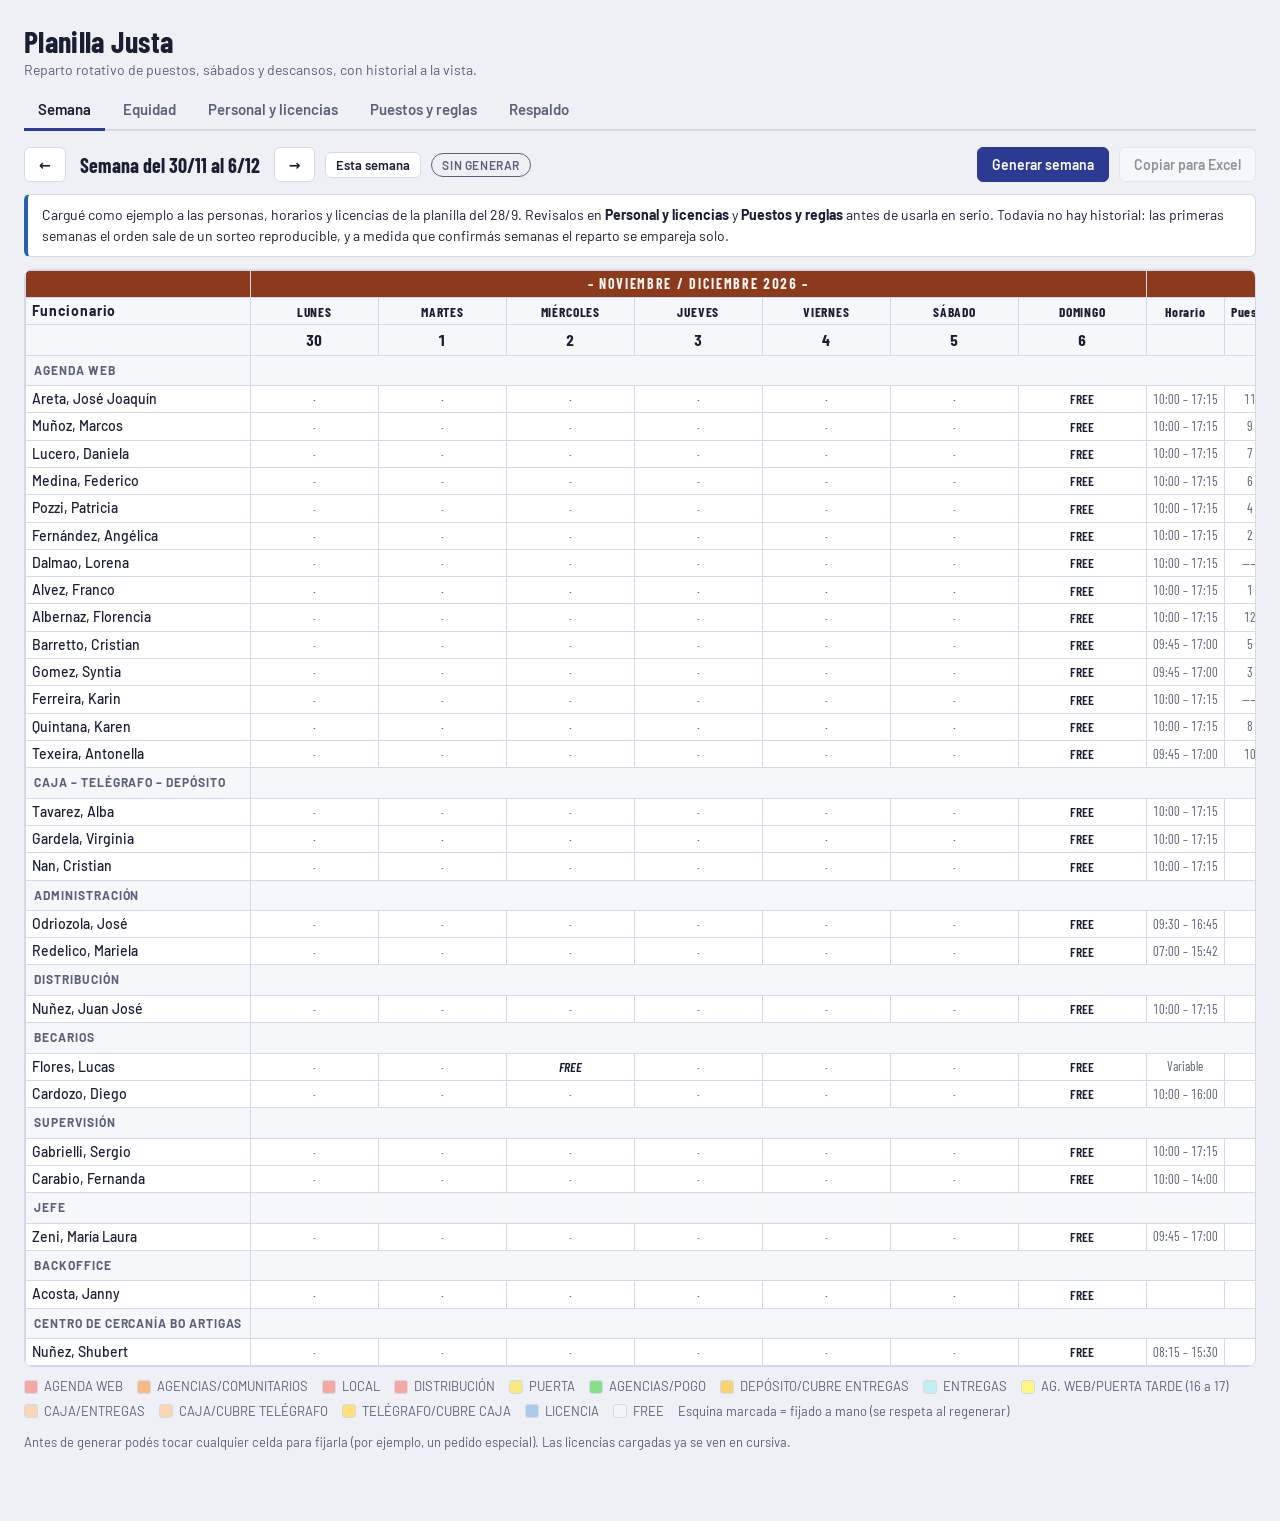
==== turnos/index.html @ 45deaf5b "Planilla Justa: app de reparto equitativo de turnos semanales Nueva app autocontenida en turnos/ par" ====
<!doctype html>
<html lang="es"><head><meta charset="utf-8"><meta name="viewport" content="width=device-width, initial-scale=1, viewport-fit=cover">
</head><body>
<title>Planilla Justa</title>
<link rel="preconnect" href="https://fonts.googleapis.com">
<link rel="preconnect" href="https://fonts.gstatic.com" crossorigin>
<link rel="stylesheet" href="https://fonts.googleapis.com/css2?family=Barlow:wght@400;500;600;700&family=Barlow+Condensed:wght@500;600;700&display=swap">
<style>
/* Layout: barra superior con pestañas; la vista "Semana" replica la planilla (filas por sector, columnas por día) dentro de un contenedor con scroll horizontal propio. */
:root{
  --bg:#eef0f6; --surface:#ffffff; --surface-2:#f6f7fb; --fg:#1a1e33; --muted:#5b6179; --line:#d5d9e7;
  --accent:#2c3a91; --accent-fg:#ffffff; --band:#8b3a1d; --band-fg:#fff4ee;
  --ok:#1d7a4c; --warn:#9a5a00; --info:#2560a8; --danger:#b3261e;
  --mix:74%;
  --font-ui:'Barlow', system-ui, -apple-system, 'Segoe UI', Roboto, sans-serif;
  --font-cond:'Barlow Condensed', 'Arial Narrow', 'Roboto Condensed', sans-serif;
}
@media (prefers-color-scheme: dark){ :root:not([data-theme="light"]){
  --bg:#11131c; --surface:#191c28; --surface-2:#1f2331; --fg:#e6e8f2; --muted:#9ca2bb; --line:#2d3246;
  --accent:#95a3ff; --accent-fg:#11131c; --band:#d98b63; --band-fg:#1a0f0a;
  --ok:#5fcf98; --warn:#f0b35a; --info:#7fb2f0; --danger:#ff8a80; --mix:40%; color-scheme:dark;
}}
:root[data-theme="dark"]{
  --bg:#11131c; --surface:#191c28; --surface-2:#1f2331; --fg:#e6e8f2; --muted:#9ca2bb; --line:#2d3246;
  --accent:#95a3ff; --accent-fg:#11131c; --band:#d98b63; --band-fg:#1a0f0a;
  --ok:#5fcf98; --warn:#f0b35a; --info:#7fb2f0; --danger:#ff8a80; --mix:40%; color-scheme:dark;
}
*{box-sizing:border-box}
[hidden]{display:none!important}
body{background:var(--bg);color:var(--fg);font-family:var(--font-ui);font-size:15px;line-height:1.45}
.wrap{max-width:1500px;margin:0 auto;padding-inline:16px;padding-block:0 48px}
header.top{display:flex;flex-wrap:wrap;align-items:flex-end;justify-content:space-between;gap:12px 24px;padding-block:18px 10px}
.brand h1{font-family:var(--font-cond);font-weight:700;font-size:30px;letter-spacing:.01em;margin:0;line-height:1}
.brand p{margin:4px 0 0;color:var(--muted);font-size:14px}
nav.tabs{display:flex;flex-wrap:wrap;gap:4px;border-bottom:2px solid var(--line);margin-bottom:16px}
nav.tabs button{font:600 15px var(--font-ui);background:none;border:0;color:var(--muted);padding:10px 14px;border-bottom:3px solid transparent;margin-bottom:-2px;cursor:pointer}
nav.tabs button[aria-selected="true"]{color:var(--fg);border-bottom-color:var(--accent)}
nav.tabs button:focus-visible,.btn:focus-visible,select:focus-visible,input:focus-visible,td.c:focus-visible{outline:2px solid var(--accent);outline-offset:2px}
.btn{font:600 14px var(--font-ui);border:1px solid var(--line);background:var(--surface);color:var(--fg);padding:8px 14px;border-radius:6px;cursor:pointer;white-space:nowrap}
.btn:hover{border-color:var(--accent)}
.btn.primary{background:var(--accent);color:var(--accent-fg);border-color:var(--accent)}
.btn.danger{color:var(--danger)}
.btn.small{padding:4px 10px;font-size:13px}
.btn[disabled]{opacity:.45;cursor:not-allowed}
.toolbar{display:flex;flex-wrap:wrap;align-items:center;gap:8px 10px;margin-bottom:12px}
.toolbar .week{font:700 20px var(--font-cond);min-width:0;padding-inline:4px}
.spacer{flex:1}
.pill{display:inline-flex;align-items:center;gap:6px;font:600 12px var(--font-ui);letter-spacing:.05em;text-transform:uppercase;padding:4px 10px;border-radius:999px;border:1px solid currentColor}
.pill.ok{color:var(--ok)} .pill.warn{color:var(--warn)} .pill.info{color:var(--info)} .pill.muted{color:var(--muted)}
.notice{border:1px solid var(--line);border-left:4px solid var(--warn);background:var(--surface);padding:10px 14px;border-radius:6px;margin-bottom:12px;font-size:14px}
.notice.info{border-left-color:var(--info)}
.gridwrap{overflow-x:auto;background:var(--surface);border:1px solid var(--line);border-radius:8px}
table.plan{border-collapse:collapse;width:max-content;min-width:100%;font-family:var(--font-cond);font-size:13.5px;font-variant-numeric:tabular-nums}
table.plan th,table.plan td{border:1px solid var(--line);padding:3px 6px;text-align:center;white-space:nowrap}
table.plan thead .month th{background:var(--band);color:var(--band-fg);font-weight:700;letter-spacing:.12em;font-size:14px}
table.plan thead .days th{background:var(--surface-2);font-weight:700;letter-spacing:.06em}
table.plan thead .dates th{background:var(--surface-2);font-size:16px;font-weight:700}
table.plan .name{position:sticky;left:0;z-index:1;background:var(--surface);text-align:left;font-family:var(--font-ui);font-size:14px;min-width:170px;font-weight:500}
table.plan thead .name{background:var(--surface-2)}
table.plan tr.grp th{text-align:left;font-family:var(--font-ui);font-size:12px;font-weight:700;letter-spacing:.08em;text-transform:uppercase;background:var(--surface-2);color:var(--muted);padding:6px 8px}
table.plan tr.grp th.name{background:var(--surface-2)}
td.c{min-width:128px;text-transform:uppercase;font-weight:600;cursor:pointer;position:relative;background:color-mix(in srgb,var(--c,transparent) var(--mix),var(--surface))}
td.c:hover{box-shadow:inset 0 0 0 2px var(--accent)}
td.c.empty{color:var(--muted);font-weight:500}
td.c.preview{font-style:italic}
td.c.pin::after{content:"";position:absolute;top:0;right:0;border-style:solid;border-width:0 8px 8px 0;border-color:transparent var(--accent) transparent transparent}
td.c.free{color:var(--fg)}
td.meta{color:var(--muted);font-size:13px}
td.desc{cursor:pointer}
.legend{display:flex;flex-wrap:wrap;gap:6px 14px;margin-top:10px;font-size:13px;color:var(--muted)}
.legend span{display:inline-flex;align-items:center;gap:6px}
.legend i{width:14px;height:14px;border-radius:3px;border:1px solid var(--line);background:color-mix(in srgb,var(--c) var(--mix),var(--surface))}
details.why{margin-top:16px;background:var(--surface);border:1px solid var(--line);border-radius:8px;padding:10px 14px}
details.why summary{cursor:pointer;font-weight:600}
details.why ol{margin:8px 0 0;padding-left:20px;font-size:14px;max-width:110ch}
details.why li{margin:3px 0}
section[hidden]{display:none}
h2{font-family:var(--font-cond);font-size:24px;margin:8px 0 6px;text-wrap:balance}
h3{font-family:var(--font-cond);font-size:19px;margin:18px 0 6px}
p.lead{color:var(--muted);max-width:75ch;margin:0 0 14px}
.tablewrap{overflow-x:auto;background:var(--surface);border:1px solid var(--line);border-radius:8px}
table.data{border-collapse:collapse;width:100%;font-size:14px;font-variant-numeric:tabular-nums}
table.data th,table.data td{padding:6px 8px;border-bottom:1px solid var(--line);text-align:left;vertical-align:middle}
table.data th{font-size:12px;letter-spacing:.06em;text-transform:uppercase;color:var(--muted);background:var(--surface-2);white-space:nowrap}
table.data td.num,table.data th.num{text-align:right}
table.data td{white-space:nowrap}
table.data tr.avg td{font-weight:700;background:var(--surface-2)}
table.data input[type=text],table.data input[type=number],table.data select{font:14px var(--font-ui);padding:4px 6px;border:1px solid var(--line);border-radius:4px;background:var(--surface);color:var(--fg);max-width:100%}
table.data input[type=number]{width:64px}
.bar{display:inline-block;width:90px;height:8px;border-radius:4px;background:var(--surface-2);border:1px solid var(--line);vertical-align:middle;margin-right:8px;overflow:hidden}
.bar b{display:block;height:100%;background:var(--accent)}
.chip{font:600 12px var(--font-ui);padding:2px 8px;border-radius:999px;border:1px solid currentColor;white-space:nowrap}
.chip.ok{color:var(--ok)} .chip.warn{color:var(--warn)} .chip.info{color:var(--info)}
.cards{display:grid;grid-template-columns:repeat(auto-fill,minmax(min(100%,460px),1fr));gap:14px}
.card{background:var(--surface);border:1px solid var(--line);border-radius:8px;padding:14px;min-width:0}
.card .row{display:flex;flex-wrap:wrap;gap:8px 14px;align-items:center;margin-bottom:10px}
.card label{font-size:13px;color:var(--muted);display:flex;flex-direction:column;gap:3px}
.card label.inline{flex-direction:row;align-items:center;gap:6px;color:var(--fg);font-size:14px}
.card input[type=text],.card input[type=number],.card select,.form input,.form select,textarea{font:14px var(--font-ui);padding:6px 8px;border:1px solid var(--line);border-radius:4px;background:var(--surface);color:var(--fg)}
.card input[type=number]{width:56px}
.cupos{display:flex;flex-wrap:wrap;gap:6px}
.cupos label{align-items:center}
.eleg{display:grid;grid-template-columns:repeat(auto-fill,minmax(min(100%,210px),1fr));gap:4px 12px;font-size:13.5px}
.eleg div{display:flex;justify-content:space-between;align-items:center;gap:6px;min-width:0}
.eleg div span{overflow:hidden;text-overflow:ellipsis;white-space:nowrap}
.eleg select{font-size:13px;padding:2px 4px}
.eleg h4{grid-column:1/-1;margin:8px 0 2px;font-size:12px;letter-spacing:.08em;text-transform:uppercase;color:var(--muted);display:flex;gap:8px;align-items:center;flex-wrap:wrap}
.form{display:flex;flex-wrap:wrap;gap:8px;align-items:flex-end;margin:10px 0}
.form label{display:flex;flex-direction:column;gap:3px;font-size:13px;color:var(--muted)}
textarea{width:100%;min-height:120px;font-family:ui-monospace,monospace;font-size:12.5px}
.overlay{position:fixed;inset:0;background:rgb(10 12 20 / .45);display:flex;align-items:center;justify-content:center;padding:16px;z-index:10}
.modal{background:var(--surface);color:var(--fg);border:1px solid var(--line);border-radius:10px;padding:18px;width:min(440px,100%);max-height:90vh;overflow:auto}
.modal h3{margin-top:0}
.modal .opts{display:flex;flex-direction:column;gap:4px;margin:10px 0}
.modal .opts label{display:flex;gap:8px;align-items:center;padding:6px 8px;border-radius:6px;cursor:pointer}
.modal .opts label:hover{background:var(--surface-2)}
.modal .opts i{width:14px;height:14px;border-radius:3px;border:1px solid var(--line);background:color-mix(in srgb,var(--c,transparent) var(--mix),var(--surface));flex:none}
.modal .actions{display:flex;gap:8px;justify-content:flex-end;flex-wrap:wrap}
.modal input[type=text]{width:100%;font:14px var(--font-ui);padding:6px 8px;border:1px solid var(--line);border-radius:4px;background:var(--surface);color:var(--fg)}
#toast{position:fixed;left:50%;bottom:calc(20px + env(safe-area-inset-bottom,0px));transform:translateX(-50%);background:var(--fg);color:var(--bg);padding:10px 16px;border-radius:8px;font-weight:600;z-index:20;max-width:calc(100% - 32px)}
.muted{color:var(--muted)}
.small{font-size:13px}
@media (max-width:600px){ table.plan .name{min-width:118px;max-width:118px;white-space:normal;font-size:13px} td.c{min-width:112px} }
@media (prefers-reduced-motion: no-preference){ td.c{transition:box-shadow .12s} }
</style>

<div class="wrap">
  <header class="top">
    <div class="brand">
      <h1>Planilla Justa</h1>
      <p>Reparto rotativo de puestos, sábados y descansos, con historial a la vista.</p>
    </div>
  </header>
  <nav class="tabs" role="tablist" id="tabs">
    <button role="tab" data-v="semana" aria-selected="true">Semana</button>
    <button role="tab" data-v="equidad" aria-selected="false">Equidad</button>
    <button role="tab" data-v="personal" aria-selected="false">Personal y licencias</button>
    <button role="tab" data-v="tareas" aria-selected="false">Puestos y reglas</button>
    <button role="tab" data-v="datos" aria-selected="false">Respaldo</button>
  </nav>
  <div id="storageWarn" class="notice" hidden>Este navegador no permite guardar datos. Lo que cambies se pierde al cerrar: usá <b>Respaldo</b> para copiar tus datos.</div>
  <section id="v-semana"></section>
  <section id="v-equidad" hidden></section>
  <section id="v-personal" hidden></section>
  <section id="v-tareas" hidden></section>
  <section id="v-datos" hidden></section>
</div>
<div id="overlay" class="overlay" hidden></div>
<div id="toast" hidden></div>

<script>
'use strict';
const KEY = 'planilla-justa-v1';
const DIAS = ['lun','mar','mie','jue','vie','sab','dom'];
const LAB = ['lun','mar','mie','jue','vie','sab'];
const SEM = ['lun','mar','mie','jue','vie'];
const DIA_LARGO = {lun:'LUNES',mar:'MARTES',mie:'MIÉRCOLES',jue:'JUEVES',vie:'VIERNES',sab:'SÁBADO',dom:'DOMINGO'};
const DIA_CORTO = {lun:'Lun',mar:'Mar',mie:'Mié',jue:'Jue',vie:'Vie',sab:'Sáb',dom:'Dom'};
const MESES = ['ENERO','FEBRERO','MARZO','ABRIL','MAYO','JUNIO','JULIO','AGOSTO','SETIEMBRE','OCTUBRE','NOVIEMBRE','DICIEMBRE'];
const COLOR_LIC = '#8fb8e3', COLOR_TXT = '#c9cdd8';
const PREF = {prefiere:0, si:1, evita:2};

/* ---------- utilidades ---------- */
const iso = d => d.getFullYear()+'-'+String(d.getMonth()+1).padStart(2,'0')+'-'+String(d.getDate()).padStart(2,'0');
const parse = s => { const [y,m,d] = s.split('-').map(Number); return new Date(y,m-1,d); };
const addDays = (s,n) => { const d = parse(s); d.setDate(d.getDate()+n); return iso(d); };
const lunesDe = s => { const d = parse(s); d.setDate(d.getDate()-((d.getDay()+6)%7)); return iso(d); };
const fechaDe = (week,dia) => addDays(week, DIAS.indexOf(dia));
const weekIndex = week => { const d = parse(week); return Math.round(Date.UTC(d.getFullYear(),d.getMonth(),d.getDate())/(7*864e5)); };
const ddmm = s => { const d = parse(s); return d.getDate()+'/'+(d.getMonth()+1); };
function hash(str){ let h = 2166136261; for (let i=0;i<str.length;i++){ h ^= str.charCodeAt(i); h = Math.imul(h,16777619); } return h>>>0; }
const uid = p => p + Math.random().toString(36).slice(2,9);
const esc = s => String(s ?? '').replace(/[&<>"']/g, c => ({'&':'&amp;','<':'&lt;','>':'&gt;','"':'&quot;',"'":'&#39;'}[c]));
const pct = (a,b) => b ? Math.round(a*1000/b)/10 : 0;

/* ---------- datos de ejemplo (tomados de las planillas de setiembre 2026) ---------- */
function ejemplo(){
  const grupos = [
    {id:'g_ventas', nombre:'Agenda web', base:'AGENDA WEB', color:'#f08a84', cupoSab:3},
    {id:'g_caja', nombre:'Caja – Telégrafo – Depósito', base:'AGENCIAS/COMUNITARIOS', color:'#f7a35c', cupoSab:0},
    {id:'g_admin', nombre:'Administración', base:'LOCAL', color:'#f08a84', cupoSab:0},
    {id:'g_dist', nombre:'Distribución', base:'DISTRIBUCIÓN', color:'#f08a84', cupoSab:0},
    {id:'g_bec', nombre:'Becarios', base:'PUERTA', color:'#f5e050', cupoSab:0},
    {id:'g_sup', nombre:'Supervisión', base:'LOCAL', color:'#f08a84', cupoSab:1},
    {id:'g_jefe', nombre:'Jefe', base:'LOCAL', color:'#f08a84', cupoSab:0},
    {id:'g_bo', nombre:'Backoffice', base:'AGENCIAS/POGO', color:'#5fd35f', cupoSab:0},
    {id:'g_cc', nombre:'Centro de cercanía BO Artigas', base:'LOCAL', color:'#f08a84', cupoSab:0},
  ];
  let n = 0;
  const E = (nombre, grupo, o={}) => ({id:'e_'+(++n), nombre, grupo, base:'', horario:'10:00 – 17:15', puesto:'', sabado:'nunca', libreFijo:'', descanso:false, activo:true, ...o});
  const V = (nombre, puesto, o={}) => E(nombre, 'g_ventas', {puesto, sabado:'rota', descanso:true, ...o});
  const empleados = [
    V('Areta, José Joaquín','11'), V('Muñoz, Marcos','9'), V('Lucero, Daniela','7',{base:'LOCAL'}),
    V('Medina, Federico','6'), V('Pozzi, Patricia','4'), V('Fernández, Angélica','2'),
    V('Dalmao, Lorena',''), V('Alvez, Franco','1'), V('Albernaz, Florencia','12'),
    V('Barretto, Cristian','5',{horario:'09:45 – 17:00'}), V('Gomez, Syntia','3',{horario:'09:45 – 17:00'}),
    V('Ferreira, Karin',''), V('Quintana, Karen','8'), V('Texeira, Antonella','10',{horario:'09:45 – 17:00'}),
    E('Tavarez, Alba','g_caja',{descanso:true}), E('Gardela, Virginia','g_caja',{descanso:true}), E('Nan, Cristian','g_caja',{descanso:true}),
    E('Odriozola, José','g_admin',{horario:'09:30 – 16:45'}), E('Redelico, Mariela','g_admin',{horario:'07:00 – 15:42'}),
    E('Nuñez, Juan José','g_dist'),
    E('Flores, Lucas','g_bec',{horario:'Variable',sabado:'fijo',libreFijo:'mie'}), E('Cardozo, Diego','g_bec',{horario:'10:00 – 16:00'}),
    E('Gabrielli, Sergio','g_sup',{sabado:'rota'}), E('Carabio, Fernanda','g_sup',{horario:'10:00 – 14:00',sabado:'rota'}),
    E('Zeni, María Laura','g_jefe',{horario:'09:45 – 17:00'}),
    E('Acosta, Janny','g_bo',{horario:''}),
    E('Nuñez, Shubert','g_cc',{horario:'08:15 – 15:30'}),
  ];
  const del = g => Object.fromEntries(empleados.filter(e=>e.grupo===g).map(e=>[e.id,'si']));
  const L5 = {lun:1,mar:1,mie:1,jue:1,vie:1,sab:0};
  const tareas = [
    {id:'t_dep', nombre:'DEPÓSITO/CUBRE ENTREGAS', color:'#f6c343', modo:'semanal', sinComision:true, cupos:{...L5}, elegibles:del('g_ventas')},
    {id:'t_ent', nombre:'ENTREGAS', color:'#a9e8ef', modo:'diario', sinComision:true, cupos:{...L5}, elegibles:del('g_ventas')},
    {id:'t_pt', nombre:'AG. WEB/PUERTA TARDE (16 a 17)', color:'#fff15a', modo:'diario', sinComision:true, cupos:{...L5}, elegibles:del('g_ventas')},
    {id:'t_cs', nombre:'CAJA/ENTREGAS', color:'#f9c89b', modo:'diario', sinComision:true, cupos:{lun:0,mar:0,mie:0,jue:0,vie:0,sab:1}, elegibles:del('g_ventas')},
    {id:'t_caja', nombre:'CAJA/CUBRE TELÉGRAFO', color:'#f9c89b', modo:'semanal', sinComision:false, cupos:{...L5}, elegibles:del('g_caja')},
    {id:'t_tel', nombre:'TELÉGRAFO/CUBRE CAJA', color:'#ffd24d', modo:'semanal', sinComision:false, cupos:{...L5}, elegibles:del('g_caja')},
  ];
  const id = nom => empleados.find(e=>e.nombre===nom).id;
  const licencias = [
    {id:'l_1', emp:id('Dalmao, Lorena'), desde:'2026-09-28', hasta:'2026-10-02', motivo:'LICENCIA'},
    {id:'l_2', emp:id('Ferreira, Karin'), desde:'2026-09-28', hasta:'2026-10-02', motivo:'LICENCIA'},
    {id:'l_3', emp:id('Gardela, Virginia'), desde:'2026-09-28', hasta:'2026-10-02', motivo:'LICENCIA'},
    {id:'l_4', emp:id('Acosta, Janny'), desde:'2026-09-28', hasta:'2026-09-28', motivo:'LICENCIA'},
    {id:'l_5', emp:id('Acosta, Janny'), desde:'2026-10-01', hasta:'2026-10-02', motivo:'LICENCIA'},
  ];
  return {
    version:1, ejemplo:true,
    config:{compensatorios:['mar','mie','jue'], ventana:12, descansos:['11:45 – 12:30','12:30 – 13:15','13:15 – 14:00']},
    grupos, empleados, tareas, licencias, semanas:{}
  };
}

/* ---------- estado ---------- */
let storageOk = true;
function cargar(){
  try { const raw = localStorage.getItem(KEY); if (raw){ const s = JSON.parse(raw); if (s && Array.isArray(s.empleados)) return s; } }
  catch(e){ storageOk = false; }
  return ejemplo();
}
function guardar(){
  try { localStorage.setItem(KEY, JSON.stringify(state)); storageOk = true; }
  catch(e){ storageOk = false; }
  document.getElementById('storageWarn').hidden = storageOk;
}
let state = cargar();
let vista = 'semana';
let week = lunesDe(iso(new Date()));
try { const v = localStorage.getItem(KEY+':vista'); if (v) vista = v; } catch(e){}

const grupo = id => state.grupos.find(g=>g.id===id);
const tarea = id => state.tareas.find(t=>t.id===id);
const emp = id => state.empleados.find(e=>e.id===id);
const baseDe = e => (e.base||'').trim() || grupo(e.grupo)?.base || 'LOCAL';
const activos = () => state.empleados.filter(e=>e.activo);
const trabaja = c => !!c && (c.t==='base' || c.t==='tarea' || c.t==='texto');
const elegible = (e,t) => !!t.elegibles?.[e.id] && t.elegibles[e.id] !== 'no';
function licenciaEn(eid, fecha){ return state.licencias.find(l=>l.emp===eid && l.desde<=fecha && fecha<=l.hasta); }
function semana(w){ return state.semanas[w] ||= {celdas:{}, descansos:{}, confirmada:false, generada:false, motivos:[]}; }

/* ---------- historial ---------- */
function nuevoStat(){ return {pres:0, semanas:0, sab:0, ultSab:'', sinCom:0, tareas:{}, ultima:{}}; }
function acumular(st, w, sem){
  for (const [eid, cs] of Object.entries(sem.celdas||{})){
    const s = st[eid]; if (!s) continue;
    let presente = false;
    for (const d of LAB){
      const c = cs[d]; if (!trabaja(c)) continue;
      presente = true; s.pres++;
      const f = fechaDe(w,d);
      if (d==='sab'){ s.sab++; if (f > s.ultSab) s.ultSab = f; }
      if (c.t==='tarea'){
        const t = tarea(c.id); if (!t) continue;
        s.tareas[t.id] = (s.tareas[t.id]||0)+1;
        if (!s.ultima[t.id] || f > s.ultima[t.id]) s.ultima[t.id] = f;
        if (t.sinComision) s.sinCom++;
      }
    }
    if (presente) s.semanas++;
  }
}
/* Estadística de las semanas confirmadas dentro de la ventana, anteriores a w. Con incluir=true suma también la semana w. */
function estadisticas(w, incluir){
  const desde = addDays(w, -7*(+state.config.ventana||12));
  const st = {}; for (const e of state.empleados) st[e.id] = nuevoStat();
  for (const [k, sem] of Object.entries(state.semanas)){
    if (k < desde || k > w) continue;
    if (k === w){ if (!incluir || !sem.generada) continue; }
    else if (!sem.confirmada) continue;
    acumular(st, k, sem);
  }
  return st;
}

/* ---------- generador ---------- */
function cmpClave(a,b){
  for (let i=0;i<a.length;i++){
    if (typeof a[i] === 'string'){ if (a[i] !== b[i]) return a[i] < b[i] ? -1 : 1; }
    else if (Math.abs(a[i]-b[i]) > 1e-9) return a[i]-b[i];
  }
  return 0;
}
function generar(w){
  const sem = semana(w);
  const act = activos();
  const cel = {}, motivos = [];
  const get = (e,d) => cel[e.id][d];
  const set = (e,d,c) => { cel[e.id][d] = c; };

  // 1. Lo fijado a mano se respeta
  for (const e of act){ cel[e.id] = {}; for (const d of LAB){ const c = sem.celdas?.[e.id]?.[d]; if (c?.fijo) cel[e.id][d] = c; } }
  // 2. Licencias
  for (const e of act) for (const d of LAB){ if (!get(e,d)){ const l = licenciaEn(e.id, fechaDe(w,d)); if (l) set(e,d,{t:'ausencia', txt:l.motivo||'LICENCIA'}); } }
  // 3. Libre fijo semanal
  for (const e of act) if (e.libreFijo && !get(e,e.libreFijo)) set(e,e.libreFijo,{t:'libre'});

  const hist = estadisticas(w, false);

  // 4. Sábados: primero quien hace más tiempo que no trabaja uno
  for (const e of act) if (e.sabado==='fijo' && !get(e,'sab')) set(e,'sab',{t:'base'});
  for (const g of state.grupos){
    const cupo = +g.cupoSab||0; if (cupo<=0) continue;
    const miembros = act.filter(e=>e.grupo===g.id);
    let faltan = cupo - miembros.filter(e=>trabaja(get(e,'sab'))).length;
    const cands = miembros.filter(e=>e.sabado==='rota' && !get(e,'sab'))
      .map(e=>{ const s = hist[e.id]; return {e, k:[s.ultSab||'', s.semanas ? s.sab/s.semanas : 0, hash(w+e.id+'sab')]}; })
      .sort((a,b)=>cmpClave(a.k,b.k));
    if (faltan > cands.length) motivos.push(`Aviso: ${g.nombre} necesita ${cupo} persona(s) el sábado y solo hay ${cands.length} disponible(s).`);
    for (const x of cands.slice(0, Math.max(0,faltan))){
      set(x.e,'sab',{t:'base'});
      const u = hist[x.e.id].ultSab;
      motivos.push(`Sábado → ${x.e.nombre}: ${u ? 'último sábado trabajado el '+ddmm(u) : 'sin sábados registrados'} (${cands.length} en la rotación de ${g.nombre}).`);
    }
  }
  for (const e of act) if (!get(e,'sab')) set(e,'sab',{t:'libre'});

  // 5. Día libre compensatorio para quien trabaja el sábado
  for (const e of act){
    if (e.sabado==='fijo' || !trabaja(get(e,'sab'))) continue;
    if (SEM.some(d=>get(e,d)?.t==='libre')) continue;
    let ops = (state.config.compensatorios||[]).filter(d=>SEM.includes(d) && !get(e,d));
    if (!ops.length) ops = SEM.filter(d=>!get(e,d));
    if (!ops.length){ motivos.push(`Aviso: ${e.nombre} trabaja el sábado y no le queda día hábil libre para compensar.`); continue; }
    const libres = d => act.filter(x=>x.grupo===e.grupo && get(x,d)?.t==='libre').length;
    ops.sort((a,b)=>libres(a)-libres(b) || hash(w+e.id+a)-hash(w+e.id+b));
    set(e,ops[0],{t:'libre'});
    motivos.push(`Libre compensatorio → ${e.nombre}: ${DIA_LARGO[ops[0]].toLowerCase()} (el día con menos compañeros libres).`);
  }

  // Contadores de trabajo: historial + esta semana
  const cur = {};
  for (const e of act){
    const h = hist[e.id];
    let presSem = 0;
    for (const d of LAB){ const c = get(e,d); if (d==='sab' ? trabaja(c) : (!c || trabaja(c))) presSem++; }
    cur[e.id] = {pres:h.pres+presSem, sinCom:h.sinCom, tareas:{...h.tareas}, ultima:{...h.ultima}};
    for (const d of LAB){ const c = get(e,d); if (c?.t==='tarea'){ const t = tarea(c.id); if (!t) continue; cur[e.id].tareas[t.id]=(cur[e.id].tareas[t.id]||0)+1; if (t.sinComision) cur[e.id].sinCom++; } }
  }
  const disponible = (e,d) => d==='sab' ? (get(e,'sab')?.t==='base' && !get(e,'sab').fijo) : !get(e,d);
  const asignados = (t,d) => act.filter(e=>{ const c = get(e,d); return c?.t==='tarea' && c.id===t.id; }).length;
  const clave = (e,t,pen) => { const s = cur[e.id], den = Math.max(1,s.pres);
    return [pen, t.sinComision ? s.sinCom/den : 0, (s.tareas[t.id]||0)/den, PREF[t.elegibles[e.id]] ?? 1, s.ultima[t.id]||'', hash(w+e.id+t.id)]; };
  const explicar = (lista,t) => {
    const a = lista[0], s = cur[a.e.id], den = Math.max(1,s.pres);
    let txt = t.sinComision ? `llevaba ${s.sinCom} de ${den} días sin comisión (${pct(s.sinCom,den)}%)` : `llevaba ${s.tareas[t.id]||0} de ${den} días en este puesto`;
    txt += `, el menor entre ${lista.length} disponible${lista.length>1?'s':''}`;
    if (lista.length>1){
      const b = lista[1];
      if (cmpClave(a.k.slice(0,3), b.k.slice(0,3))===0){
        txt += a.k[3]!==b.k[3] ? ' (empate: decidió la preferencia declarada)' : a.k[4]!==b.k[4] ? ' (empate: hacía más tiempo que no le tocaba)' : ' (empate: decidió el sorteo de la semana)';
      }
    }
    return txt;
  };
  const asignar = (e,t,d) => { set(e,d,{t:'tarea', id:t.id}); const s = cur[e.id]; s.tareas[t.id]=(s.tareas[t.id]||0)+1; if (t.sinComision) s.sinCom++; s.ultima[t.id] = fechaDe(w,d); };

  // 6. Puestos semanales: una persona toda la semana
  for (const t of state.tareas.filter(t=>t.modo==='semanal')){
    const maxC = Math.max(0, ...LAB.map(d=>+t.cupos[d]||0));
    for (let k=0;k<maxC;k++){
      const dias = LAB.filter(d=>(+t.cupos[d]||0)>k && asignados(t,d)<(+t.cupos[d]||0));
      if (!dias.length) continue;
      const lista = act.filter(e=>elegible(e,t)).map(e=>({e, pen:dias.filter(d=>!disponible(e,d)).length}))
        .filter(x=>x.pen<dias.length).map(x=>({e:x.e, k:clave(x.e,t,x.pen)})).sort((a,b)=>cmpClave(a.k,b.k));
      if (!lista.length){ motivos.push(`Aviso: nadie disponible para ${t.nombre}.`); continue; }
      const txt = explicar(lista,t);
      for (const d of dias) if (disponible(lista[0].e,d)) asignar(lista[0].e,t,d);
      motivos.push(`${t.nombre} (toda la semana) → ${lista[0].e.nombre}: ${txt}.`);
    }
  }
  // 7. Puestos diarios (y huecos de los semanales)
  for (const d of LAB){
    for (const t of state.tareas){
      let falta = (+t.cupos[d]||0) - asignados(t,d);
      while (falta > 0){
        const lista = act.filter(e=>elegible(e,t) && disponible(e,d)).map(e=>({e, k:clave(e,t,0)})).sort((a,b)=>cmpClave(a.k,b.k));
        if (!lista.length){ motivos.push(`Aviso: ${DIA_LARGO[d].toLowerCase()} nadie disponible para ${t.nombre}.`); break; }
        const txt = explicar(lista,t);
        asignar(lista[0].e,t,d);
        motivos.push(`${DIA_CORTO[d]} ${ddmm(fechaDe(w,d))} · ${t.nombre} → ${lista[0].e.nombre}: ${txt}.`);
        falta--;
      }
    }
  }
  // 8. El resto hace su tarea base
  for (const e of act) for (const d of SEM) if (!get(e,d)) set(e,d,{t:'base'});

  // 9. Descansos: cada semana todos corren un turno, parejo por sector
  const slots = (state.config.descansos||[]).map(s=>s.trim()).filter(Boolean);
  const desc = {};
  for (const [eid,v] of Object.entries(sem.descansos||{})) if (v?.fijo) desc[eid] = v;
  if (slots.length){
    const wi = weekIndex(w);
    for (const g of state.grupos){
      const miembros = act.filter(e=>e.grupo===g.id && e.descanso && !desc[e.id] && LAB.some(d=>trabaja(get(e,d))));
      miembros.forEach((e,i)=>{ desc[e.id] = {txt:slots[(i+wi)%slots.length]}; });
    }
  }
  // conservar celdas de personas inactivas que ya estaban
  for (const [eid,cs] of Object.entries(sem.celdas||{})) if (!cel[eid]) cel[eid] = cs;
  sem.celdas = cel; sem.descansos = desc; sem.motivos = motivos; sem.generada = true;
  state.ejemplo = false;
  guardar();
}

/* ---------- presentación de celdas ---------- */
function celdaVista(e,d,sem){
  if (d==='dom') return {txt:'FREE', color:'', cls:'free'};
  let c = sem?.celdas?.[e.id]?.[d];
  let preview = false;
  if (!c){ const l = licenciaEn(e.id, fechaDe(week,d)); if (l){ c = {t:'ausencia', txt:l.motivo}; preview = true; } else if (e.libreFijo===d){ c = {t:'libre'}; preview = true; } }
  if (!c) return {txt:'·', color:'', cls:'empty'};
  let txt = '', color = '';
  if (c.t==='base'){ txt = baseDe(e); color = grupo(e.grupo)?.color||''; }
  else if (c.t==='tarea'){ const t = tarea(c.id); txt = t ? t.nombre : '(puesto borrado)'; color = t?.color||''; }
  else if (c.t==='libre'){ txt = 'FREE'; }
  else if (c.t==='ausencia'){ txt = c.txt||'LICENCIA'; color = COLOR_LIC; }
  else { txt = c.txt||''; color = COLOR_TXT; }
  return {txt, color, cls:(c.t==='libre'?'free ':'')+(c.fijo?'pin ':'')+(preview?'preview':'')};
}

/* ---------- vista Semana ---------- */
function tituloMes(w){
  const a = parse(w), b = parse(addDays(w,6));
  return a.getMonth()===b.getMonth() ? `${MESES[a.getMonth()]} ${a.getFullYear()}` : `${MESES[a.getMonth()]} / ${MESES[b.getMonth()]} ${b.getFullYear()}`;
}
function renderSemana(){
  const sem = state.semanas[week];
  const prev = state.semanas[addDays(week,-7)];
  const conf = !!sem?.confirmada, gen = !!sem?.generada;
  const estado = conf ? '<span class="pill ok">Confirmada · cuenta para el reparto</span>' : gen ? '<span class="pill warn">Borrador · aún no cuenta</span>' : '<span class="pill muted">Sin generar</span>';
  let avisos = '';
  if (state.ejemplo) avisos += `<div class="notice info">Cargué como ejemplo a las personas, horarios y licencias de la planilla del 28/9. Revisalos en <b>Personal y licencias</b> y <b>Puestos y reglas</b> antes de usarla en serio. Todavía no hay historial: las primeras semanas el orden sale de un sorteo reproducible, y a medida que confirmás semanas el reparto se empareja solo.</div>`;
  if (!conf && prev && prev.generada && !prev.confirmada) avisos += `<div class="notice">La semana anterior está en borrador. Confirmala primero, si no, no se tiene en cuenta al repartir esta.</div>`;
  const dias = DIAS.map(d=>fechaDe(week,d));
  let h = `<div class="toolbar">
    <button class="btn" data-a="prev" aria-label="Semana anterior">←</button>
    <span class="week">Semana del ${ddmm(dias[0])} al ${ddmm(dias[6])}</span>
    <button class="btn" data-a="next" aria-label="Semana siguiente">→</button>
    <button class="btn small" data-a="hoy">Esta semana</button>
    ${estado}
    <span class="spacer"></span>
    <button class="btn ${gen?'':'primary'}" data-a="generar" ${conf?'disabled title="Reabrí la semana para volver a generarla"':''}>${gen?'Volver a generar':'Generar semana'}</button>
    ${gen ? (conf ? '<button class="btn" data-a="reabrir">Reabrir</button>' : '<button class="btn primary" data-a="confirmar">Confirmar semana</button>') : ''}
    <button class="btn" data-a="excel" ${gen?'':'disabled'}>Copiar para Excel</button>
  </div>${avisos}`;
  h += `<div class="gridwrap"><table class="plan"><thead>
    <tr class="month"><th class="name"></th><th colspan="7">– ${tituloMes(week)} –</th><th colspan="3"></th></tr>
    <tr class="days"><th class="name">Funcionario</th>${DIAS.map(d=>`<th>${DIA_LARGO[d]}</th>`).join('')}<th>Horario</th><th>Puesto</th><th>Descanso</th></tr>
    <tr class="dates"><th class="name"></th>${dias.map(f=>`<th>${parse(f).getDate()}</th>`).join('')}<th></th><th></th><th></th></tr>
  </thead><tbody>`;
  for (const g of state.grupos){
    const miembros = activos().filter(e=>e.grupo===g.id);
    if (!miembros.length) continue;
    h += `<tr class="grp"><th class="name">${esc(g.nombre)}</th><th colspan="10"></th></tr>`;
    for (const e of miembros){
      h += `<tr><td class="name">${esc(e.nombre)}</td>`;
      for (const d of DIAS){
        const v = celdaVista(e,d,sem);
        if (d==='dom') h += `<td class="c free">FREE</td>`;
        else h += `<td class="c ${v.cls}" tabindex="0" data-e="${e.id}" data-d="${d}" style="${v.color?`--c:${v.color}`:''}" title="Tocar para cambiar">${esc(v.txt)}</td>`;
      }
      const ds = sem?.descansos?.[e.id];
      h += `<td class="meta">${esc(e.horario)}</td><td class="meta">${esc(e.puesto||(e.grupo==='g_ventas'?'——':''))}</td>
        <td class="meta desc c ${ds?.fijo?'pin':''}" tabindex="0" data-e="${e.id}" data-d="desc" title="Tocar para cambiar">${esc(ds?.txt||'')}</td></tr>`;
    }
  }
  h += `</tbody></table></div>`;
  const usados = new Map();
  for (const g of state.grupos) if (g.color) usados.set(g.base, g.color);
  for (const t of state.tareas) usados.set(t.nombre, t.color);
  usados.set('LICENCIA', COLOR_LIC);
  h += `<div class="legend">${[...usados].map(([n,c])=>`<span><i style="--c:${c}"></i>${esc(n)}</span>`).join('')}<span><i style="--c:transparent"></i>FREE</span><span class="muted">Esquina marcada = fijado a mano (se respeta al regenerar)</span></div>`;
  if (sem?.motivos?.length){
    h += `<details class="why"><summary>Por qué quedó así (${sem.motivos.length} decisiones)</summary><ol>${sem.motivos.map(m=>`<li>${esc(m)}</li>`).join('')}</ol></details>`;
  } else if (!gen){
    h += `<p class="muted small" style="margin-top:12px">Antes de generar podés tocar cualquier celda para fijarla (por ejemplo, un pedido especial). Las licencias cargadas ya se ven en cursiva.</p>`;
  }
  document.getElementById('v-semana').innerHTML = h;
}

/* ---------- editor de celda ---------- */
function abrirEditor(eid, d){
  const e = emp(eid); if (!e) return;
  const sem = semana(week);
  const ov = document.getElementById('overlay');
  let opts = [];
  if (d==='desc'){
    const cur = sem.descansos?.[eid];
    opts.push({v:'auto', l:'Automático (rota al generar)', c:''});
    for (const s of state.config.descansos||[]) if (s.trim()) opts.push({v:'d:'+s, l:s, c:''});
    opts.push({v:'texto', l:'Otro horario…', c:''});
    var actual = cur?.fijo ? (state.config.descansos.includes(cur.txt) ? 'd:'+cur.txt : 'texto') : 'auto';
    var txtAct = cur?.fijo && !state.config.descansos.includes(cur.txt) ? cur.txt : '';
  } else {
    const c = sem.celdas?.[eid]?.[d];
    opts.push({v:'auto', l:'Automático (lo decide la app)', c:''});
    opts.push({v:'base', l:`Tarea base: ${baseDe(e)}`, c:grupo(e.grupo)?.color||''});
    opts.push({v:'libre', l:'FREE (libre)', c:''});
    opts.push({v:'lic', l:'LICENCIA', c:COLOR_LIC});
    for (const t of state.tareas) opts.push({v:'t:'+t.id, l:t.nombre, c:t.color});
    opts.push({v:'texto', l:'Otro (texto libre)…', c:COLOR_TXT});
    var actual = !c?.fijo ? 'auto' : c.t==='base' ? 'base' : c.t==='libre' ? 'libre' : c.t==='ausencia' ? 'lic' : c.t==='tarea' ? 't:'+c.id : 'texto';
    var txtAct = c?.fijo && c.t==='texto' ? c.txt : '';
  }
  const titulo = d==='desc' ? 'Descanso' : `${DIA_LARGO[d].toLowerCase()} ${ddmm(fechaDe(week,d))}`;
  ov.innerHTML = `<div class="modal" role="dialog" aria-modal="true" aria-labelledby="edTit">
    <h3 id="edTit">${esc(e.nombre)} · ${titulo}</h3>
    <p class="muted small" style="margin:0">Lo que elijas queda fijado y se respeta al volver a generar.${sem.confirmada?' La semana está confirmada: el cambio cuenta en el historial.':''}</p>
    <div class="opts">${opts.map((o,i)=>`<label><input type="radio" name="edOpt" id="edOpt${i}" value="${esc(o.v)}" ${o.v===actual?'checked':''}><i style="--c:${o.c||'transparent'}"></i>${esc(o.l)}</label>`).join('')}</div>
    <input type="text" id="edTxt" placeholder="Texto, por ejemplo TELETRABAJO o PUERTA 9 a 13H" value="${esc(txtAct)}">
    <div class="actions" style="margin-top:12px"><button class="btn" data-a="edCancel">Cancelar</button><button class="btn primary" data-a="edOk">Guardar</button></div>
  </div>`;
  ov.hidden = false;
  ov.dataset.e = eid; ov.dataset.d = d;
  ov.querySelector('input[name=edOpt]:checked')?.focus();
}
function guardarEditor(){
  const ov = document.getElementById('overlay');
  const eid = ov.dataset.e, d = ov.dataset.d;
  const v = ov.querySelector('input[name=edOpt]:checked')?.value;
  const txt = document.getElementById('edTxt').value.trim().toUpperCase();
  const sem = semana(week);
  if (d==='desc'){
    sem.descansos ||= {};
    if (v==='auto') delete sem.descansos[eid];
    else if (v==='texto'){ if (!txt) return toast('Escribí el horario del descanso.'); sem.descansos[eid] = {txt:document.getElementById('edTxt').value.trim(), fijo:true}; }
    else sem.descansos[eid] = {txt:v.slice(2), fijo:true};
  } else {
    sem.celdas[eid] ||= {};
    let c = null;
    if (v==='base') c = {t:'base'};
    else if (v==='libre') c = {t:'libre'};
    else if (v==='lic') c = {t:'ausencia', txt:'LICENCIA'};
    else if (v?.startsWith('t:')) c = {t:'tarea', id:v.slice(2)};
    else if (v==='texto'){ if (!txt) return toast('Escribí el texto para la celda.'); c = {t:'texto', txt}; }
    if (c){ c.fijo = true; sem.celdas[eid][d] = c; }
    else delete sem.celdas[eid][d];
  }
  cerrarEditor(); guardar(); render();
  toast(v==='auto' ? 'Celda liberada. Se decide al volver a generar.' : 'Celda fijada.');
}
function cerrarEditor(){ const ov = document.getElementById('overlay'); ov.hidden = true; ov.innerHTML = ''; }

/* ---------- vista Equidad ---------- */
function renderEquidad(){
  const sem = state.semanas[week];
  const st = estadisticas(week, true);
  const nConf = Object.entries(state.semanas).filter(([k,s])=>s.confirmada && k<=week && k>=addDays(week,-7*(+state.config.ventana||12))).length;
  let h = `<h2>¿Está parejo?</h2>
  <p class="lead">Cuenta las semanas confirmadas de las últimas ${esc(state.config.ventana)} (${nConf} confirmada${nConf===1?'':'s'})${sem?.generada && !sem.confirmada ? ', más el borrador de la semana del '+ddmm(week) : ''}. El porcentaje sin comisión se mide sobre los días trabajados, así nadie queda en desventaja por volver de licencia. La marca compara a cada persona con el promedio de su sector.</p>`;
  let alguno = false;
  for (const g of state.grupos){
    const miembros = state.empleados.filter(e=>e.activo && e.grupo===g.id);
    const ts = state.tareas.filter(t=>miembros.some(e=>elegible(e,t)));
    const rotaSab = +g.cupoSab>0 && miembros.some(e=>e.sabado==='rota');
    if (!ts.length && !rotaSab) continue;
    alguno = true;
    const hayComision = ts.some(t=>t.sinComision);
    const conDatos = miembros.filter(e=>st[e.id].pres>0);
    const prom = conDatos.length ? conDatos.reduce((a,e)=>a+st[e.id].sinCom/st[e.id].pres,0)/conDatos.length : 0;
    const promSab = conDatos.length ? conDatos.reduce((a,e)=>a+st[e.id].sab,0)/conDatos.length : 0;
    h += `<h3>${esc(g.nombre)}</h3><div class="tablewrap"><table class="data"><thead><tr>
      <th>Funcionario</th><th class="num">Días trab.</th>${rotaSab?'<th class="num">Sábados</th><th>Último sábado</th>':''}
      ${hayComision?'<th>Días sin comisión</th><th>Comparado al promedio</th>':''}
      ${ts.map(t=>`<th class="num" title="${esc(t.nombre)}">${esc(t.nombre.length>18?t.nombre.slice(0,17)+'…':t.nombre)}</th>`).join('')}
    </tr></thead><tbody>`;
    for (const e of miembros){
      const s = st[e.id];
      const p = s.pres ? s.sinCom/s.pres : 0;
      const dif = (p - prom)*100;
      const chip = !s.pres ? '<span class="muted small">sin datos</span>' : Math.abs(dif) <= 5 ? '<span class="chip ok">parejo</span>' : dif>0 ? `<span class="chip warn">+${dif.toFixed(0)} pts, le tocó más</span>` : `<span class="chip info">${dif.toFixed(0)} pts, le tocará</span>`;
      h += `<tr><td>${esc(e.nombre)}</td><td class="num">${s.pres}</td>
        ${rotaSab?`<td class="num">${e.sabado==='rota'?s.sab:'—'}</td><td>${e.sabado!=='rota'?'<span class="muted small">no rota</span>':s.ultSab?ddmm(s.ultSab):'—'}</td>`:''}
        ${hayComision?`<td><span class="bar"><b style="width:${Math.min(100,p*100)}%"></b></span>${s.sinCom} (${pct(s.sinCom,s.pres)}%)</td><td>${chip}</td>`:''}
        ${ts.map(t=>`<td class="num">${elegible(e,t)?(s.tareas[t.id]||0):'—'}</td>`).join('')}</tr>`;
    }
    h += `<tr class="avg"><td>Promedio</td><td class="num"></td>${rotaSab?`<td class="num">${promSab.toFixed(1)}</td><td></td>`:''}${hayComision?`<td>${(prom*100).toFixed(1)}%</td><td></td>`:''}${ts.map(()=>'<td></td>').join('')}</tr>`;
    h += `</tbody></table></div>`;
  }
  if (!alguno) h += `<p class="muted">No hay puestos rotativos configurados.</p>`;
  document.getElementById('v-equidad').innerHTML = h;
}

/* ---------- vista Personal ---------- */
function opcionesGrupo(sel){ return state.grupos.map(g=>`<option value="${g.id}" ${g.id===sel?'selected':''}>${esc(g.nombre)}</option>`).join(''); }
function renderPersonal(){
  let h = `<h2>Personal</h2><p class="lead">Los cambios se guardan solos. <b>Sábados</b>: “Rota” entra en la rotación de su sector, “Todos” trabaja todos los sábados, “Nunca” no trabaja sábados. <b>Libre fijo</b> es para quien libra siempre el mismo día.</p>
  <div class="tablewrap"><table class="data"><thead><tr><th>Activo</th><th>Nombre</th><th>Sector</th><th>Tarea base</th><th>Horario</th><th>Puesto</th><th>Sábados</th><th>Libre fijo</th><th>Descanso rota</th><th></th></tr></thead><tbody>`;
  for (const e of state.empleados){
    h += `<tr data-emp="${e.id}">
      <td><input type="checkbox" id="ac_${e.id}" data-f="activo" ${e.activo?'checked':''} aria-label="Activo"></td>
      <td><input type="text" id="no_${e.id}" data-f="nombre" value="${esc(e.nombre)}" size="20"></td>
      <td><select id="gr_${e.id}" data-f="grupo">${opcionesGrupo(e.grupo)}</select></td>
      <td><input type="text" id="ba_${e.id}" data-f="base" value="${esc(e.base)}" placeholder="${esc(grupo(e.grupo)?.base||'')}" size="14"></td>
      <td><input type="text" id="ho_${e.id}" data-f="horario" value="${esc(e.horario)}" size="12"></td>
      <td><input type="text" id="pu_${e.id}" data-f="puesto" value="${esc(e.puesto)}" size="3"></td>
      <td><select id="sa_${e.id}" data-f="sabado">${[['rota','Rota'],['fijo','Todos'],['nunca','Nunca']].map(([v,l])=>`<option value="${v}" ${e.sabado===v?'selected':''}>${l}</option>`).join('')}</select></td>
      <td><select id="lf_${e.id}" data-f="libreFijo"><option value="">—</option>${SEM.map(d=>`<option value="${d}" ${e.libreFijo===d?'selected':''}>${DIA_CORTO[d]}</option>`).join('')}</select></td>
      <td><input type="checkbox" id="de_${e.id}" data-f="descanso" ${e.descanso?'checked':''} aria-label="Descanso rota"></td>
      <td><button class="btn small danger" data-a="delEmp" data-id="${e.id}">Borrar</button></td></tr>`;
  }
  h += `</tbody></table></div>
  <div class="form"><label>Nombre<input type="text" id="nuevoNombre" placeholder="Apellido, Nombre"></label>
    <label>Sector<select id="nuevoGrupo">${opcionesGrupo(state.grupos[0]?.id)}</select></label>
    <button class="btn primary" data-a="addEmp">Agregar funcionario</button></div>
  <p class="muted small">Para quien se va por un tiempo, mejor destildar “Activo” que borrar: se conserva su historial.</p>
  <h2 style="margin-top:28px">Licencias y ausencias</h2>
  <p class="lead">Se aplican solas a cada semana que caiga en el rango. Quien está de licencia no entra en ningún reparto esos días.</p>
  <div class="form">
    <label>Funcionario<select id="licEmp">${state.empleados.filter(e=>e.activo).map(e=>`<option value="${e.id}">${esc(e.nombre)}</option>`).join('')}</select></label>
    <label>Desde<input type="date" id="licDesde" value="${week}"></label>
    <label>Hasta<input type="date" id="licHasta" value="${addDays(week,4)}"></label>
    <label>Motivo<input type="text" id="licMotivo" value="LICENCIA" list="motivos" size="14"></label>
    <datalist id="motivos"><option value="LICENCIA"><option value="LICENCIA PARQUE"><option value="TELETRABAJO"><option value="COMISIÓN C/VIÁTICO"><option value="CURSO"></datalist>
    <button class="btn primary" data-a="addLic">Agregar</button>
  </div>
  <div class="tablewrap"><table class="data"><thead><tr><th>Funcionario</th><th>Desde</th><th>Hasta</th><th>Motivo</th><th></th></tr></thead><tbody>
  ${[...state.licencias].sort((a,b)=>b.desde.localeCompare(a.desde)).map(l=>`<tr><td>${esc(emp(l.emp)?.nombre||'(borrado)')}</td><td>${ddmm(l.desde)}/${l.desde.slice(0,4)}</td><td>${ddmm(l.hasta)}/${l.hasta.slice(0,4)}</td><td>${esc(l.motivo)}</td><td><button class="btn small danger" data-a="delLic" data-id="${l.id}">Quitar</button></td></tr>`).join('') || '<tr><td colspan="5" class="muted">No hay licencias cargadas.</td></tr>'}
  </tbody></table></div>
  <p class="muted small">Si una licencia se carga después de generar la semana, tocá “Volver a generar” para que se aplique.</p>`;
  document.getElementById('v-personal').innerHTML = h;
}

/* ---------- vista Puestos y reglas ---------- */
function renderTareas(){
  let h = `<h2>Puestos rotativos</h2><p class="lead">Cada puesto dice cuántas personas necesita por día y quiénes lo pueden hacer. “Toda la semana” le da el puesto a una sola persona de lunes a viernes; “Por día” lo reparte día a día. La preferencia solo desempata: nunca le da a alguien más turnos de los que le corresponden.</p><div class="cards">`;
  for (const t of state.tareas){
    h += `<div class="card" data-t="${t.id}">
      <div class="row"><label style="flex:1;min-width:180px">Nombre<input type="text" id="tn_${t.id}" data-tf="nombre" value="${esc(t.nombre)}"></label>
        <label>Color<input type="color" id="tc_${t.id}" data-tf="color" value="${esc(t.color)}"></label>
        <label>Reparto<select id="tm_${t.id}" data-tf="modo"><option value="diario" ${t.modo==='diario'?'selected':''}>Por día</option><option value="semanal" ${t.modo==='semanal'?'selected':''}>Toda la semana</option></select></label></div>
      <div class="row"><label class="inline"><input type="checkbox" id="ts_${t.id}" data-tf="sinComision" ${t.sinComision?'checked':''}> No comisiona (se suma al total “sin comisión”)</label></div>
      <div class="row cupos"><span class="muted small">Personas por día:</span>${LAB.map(d=>`<label class="inline">${DIA_CORTO[d]}<input type="number" min="0" max="9" id="tq_${t.id}_${d}" data-cupo="${d}" value="${+t.cupos[d]||0}"></label>`).join('')}</div>
      <div class="eleg">`;
    for (const g of state.grupos){
      const ms = state.empleados.filter(e=>e.activo && e.grupo===g.id);
      if (!ms.length) continue;
      h += `<h4>${esc(g.nombre)} <button class="btn small" data-a="elegTodos" data-g="${g.id}">Todos</button><button class="btn small" data-a="elegNinguno" data-g="${g.id}">Ninguno</button></h4>`;
      for (const e of ms){
        const v = t.elegibles?.[e.id] || 'no';
        h += `<div><span title="${esc(e.nombre)}">${esc(e.nombre)}</span><select id="te_${t.id}_${e.id}" data-eleg="${e.id}" aria-label="${esc(e.nombre)}">${[['no','No'],['si','Sí'],['prefiere','Sí, lo prefiere'],['evita','Sí, prefiere evitarlo']].map(([a,b])=>`<option value="${a}" ${v===a?'selected':''}>${b}</option>`).join('')}</select></div>`;
      }
    }
    h += `</div><div class="row" style="margin-top:12px;margin-bottom:0"><button class="btn small danger" data-a="delTarea" data-id="${t.id}">Borrar puesto</button></div></div>`;
  }
  h += `</div><div class="form"><button class="btn primary" data-a="addTarea">Agregar puesto</button></div>
  <h2 style="margin-top:28px">Sectores</h2>
  <p class="lead">La tarea base es lo que hace cada persona cuando no le toca un puesto rotativo. “Sábado” es cuántas personas del sector trabajan cada sábado.</p>
  <div class="tablewrap"><table class="data"><thead><tr><th>Sector</th><th>Tarea base</th><th>Color</th><th class="num">Personas el sábado</th><th></th></tr></thead><tbody>
  ${state.grupos.map(g=>`<tr data-g="${g.id}"><td><input type="text" id="gn_${g.id}" data-gf="nombre" value="${esc(g.nombre)}" size="24"></td><td><input type="text" id="gb_${g.id}" data-gf="base" value="${esc(g.base)}" size="18"></td><td><input type="color" id="gc_${g.id}" data-gf="color" value="${esc(g.color||'#cccccc')}"></td><td class="num"><input type="number" min="0" max="20" id="gs_${g.id}" data-gf="cupoSab" value="${+g.cupoSab||0}"></td><td><button class="btn small danger" data-a="delGrupo" data-id="${g.id}">Borrar</button></td></tr>`).join('')}
  </tbody></table></div>
  <div class="form"><label>Nuevo sector<input type="text" id="nuevoGrupoNombre"></label><button class="btn" data-a="addGrupo">Agregar sector</button></div>
  <h2 style="margin-top:28px">Reglas</h2>
  <div class="card" style="max-width:720px">
    <div class="row"><span class="small">Día libre por trabajar el sábado, preferentemente:</span>${SEM.map(d=>`<label class="inline"><input type="checkbox" id="comp_${d}" data-comp="${d}" ${(state.config.compensatorios||[]).includes(d)?'checked':''}>${DIA_CORTO[d]}</label>`).join('')}</div>
    <p class="muted small" style="margin-top:-4px">Se elige el día con menos compañeros del sector libres. Si ninguno de estos días está disponible, usa otro de lunes a viernes.</p>
    <div class="row"><label class="inline">Mirar el historial de las últimas <input type="number" min="2" max="52" id="cfgVentana" value="${esc(state.config.ventana)}"> semanas</label></div>
    <label>Turnos de descanso (uno por línea; cada semana todos corren un turno)<textarea id="cfgDesc" style="min-height:80px">${esc((state.config.descansos||[]).join('\n'))}</textarea></label>
  </div>`;
  document.getElementById('v-tareas').innerHTML = h;
}

/* ---------- vista Respaldo ---------- */
function renderDatos(){
  const nSem = Object.values(state.semanas).filter(s=>s.generada).length;
  const nConf = Object.values(state.semanas).filter(s=>s.confirmada).length;
  document.getElementById('v-datos').innerHTML = `<h2>Respaldo</h2>
  <p class="lead">Los datos se guardan solo en este navegador y en este dispositivo (${state.empleados.length} personas, ${nSem} semanas generadas, ${nConf} confirmadas). Si otra persona arma la planilla en otra computadora, pasale el respaldo. Guardá una copia de vez en cuando: si se borran los datos del navegador, se pierde el historial.</p>
  <div class="toolbar"><button class="btn primary" data-a="descargar">Descargar respaldo (.json)</button><button class="btn" data-a="copiarJson">Copiar respaldo</button></div>
  <h3>Restaurar</h3>
  <div class="toolbar"><label class="btn" for="archivo">Elegir archivo de respaldo</label><input type="file" id="archivo" accept=".json,application/json" hidden></div>
  <label class="small muted" for="pegado">O pegá acá el texto de un respaldo:</label>
  <textarea id="pegado" placeholder='{"version":1, ...}'></textarea>
  <div class="toolbar" style="margin-top:8px"><button class="btn" data-a="importarTexto">Restaurar desde el texto</button></div>
  <h3>Empezar de nuevo</h3>
  <div class="toolbar"><button class="btn danger" data-a="reset">Volver a los datos de ejemplo</button><span id="resetConf" hidden><span class="small">Se borra todo, historial incluido.</span> <button class="btn danger" data-a="resetOk">Sí, borrar todo</button></span></div>`;
}

/* ---------- render general ---------- */
function render(){
  document.querySelectorAll('#tabs button').forEach(b=>b.setAttribute('aria-selected', String(b.dataset.v===vista)));
  for (const v of ['semana','equidad','personal','tareas','datos']) document.getElementById('v-'+v).hidden = v!==vista;
  ({semana:renderSemana, equidad:renderEquidad, personal:renderPersonal, tareas:renderTareas, datos:renderDatos})[vista]();
  document.getElementById('storageWarn').hidden = storageOk;
}
let toastT;
function toast(msg){ const t = document.getElementById('toast'); t.textContent = msg; t.hidden = false; clearTimeout(toastT); toastT = setTimeout(()=>t.hidden=true, 2800); }
async function copiar(texto, ok){
  try { await navigator.clipboard.writeText(texto); toast(ok); }
  catch(e){
    const ov = document.getElementById('overlay');
    ov.innerHTML = `<div class="modal"><h3>Copiá este texto</h3><p class="muted small">El navegador no dejó copiar automáticamente. Seleccioná todo y copialo.</p><textarea id="copiaManual" readonly>${esc(texto)}</textarea><div class="actions" style="margin-top:10px"><button class="btn primary" data-a="edCancel">Listo</button></div></div>`;
    ov.hidden = false; const ta = document.getElementById('copiaManual'); ta.focus(); ta.select();
  }
}
function tsvSemana(){
  const sem = state.semanas[week]; const dias = DIAS.map(d=>fechaDe(week,d));
  const filas = [['Funcionario', ...DIAS.map((d,i)=>`${DIA_LARGO[d]} ${parse(dias[i]).getDate()}`), 'Horario', 'Puesto', 'Descanso']];
  for (const g of state.grupos){
    const ms = activos().filter(e=>e.grupo===g.id); if (!ms.length) continue;
    filas.push([g.nombre.toUpperCase()]);
    for (const e of ms) filas.push([e.nombre, ...DIAS.map(d=>celdaVista(e,d,sem).txt.replace('·','')), e.horario, e.puesto, sem?.descansos?.[e.id]?.txt||'']);
  }
  return filas.map(f=>f.join('\t')).join('\n');
}
function importar(texto){
  try {
    const s = JSON.parse(texto);
    if (!s || !Array.isArray(s.empleados) || !Array.isArray(s.tareas) || !Array.isArray(s.grupos)) throw new Error('formato');
    s.licencias ||= []; s.semanas ||= {}; s.config ||= ejemplo().config;
    state = s; guardar(); vista = 'semana'; render(); toast('Respaldo restaurado.');
  } catch(e){ toast('Ese texto no es un respaldo válido de Planilla Justa.'); }
}

/* ---------- eventos ---------- */
document.getElementById('tabs').addEventListener('click', ev=>{
  const b = ev.target.closest('button[data-v]'); if (!b) return;
  vista = b.dataset.v; try { localStorage.setItem(KEY+':vista', vista); } catch(e){}
  render();
});
document.addEventListener('click', ev=>{
  const cell = ev.target.closest('td.c[data-e]');
  if (cell){ abrirEditor(cell.dataset.e, cell.dataset.d); return; }
  const b = ev.target.closest('[data-a]'); if (!b) return;
  const a = b.dataset.a;
  const sem = () => semana(week);
  switch (a){
    case 'prev': week = addDays(week,-7); render(); break;
    case 'next': week = addDays(week,7); render(); break;
    case 'hoy': week = lunesDe(iso(new Date())); render(); break;
    case 'generar': if (sem().confirmada) return; generar(week); render(); toast('Semana generada. Revisala y confirmala.'); break;
    case 'confirmar': sem().confirmada = true; guardar(); render(); toast('Confirmada. Ya cuenta para repartir las próximas semanas.'); break;
    case 'reabrir': sem().confirmada = false; guardar(); render(); toast('Semana reabierta. Deja de contar hasta que la confirmes.'); break;
    case 'excel': copiar(tsvSemana(), 'Copiada. Pegala en Excel.'); break;
    case 'edOk': guardarEditor(); break;
    case 'edCancel': cerrarEditor(); break;
    case 'addEmp': {
      const n = document.getElementById('nuevoNombre').value.trim(); if (!n) return toast('Escribí el nombre.');
      const g = document.getElementById('nuevoGrupo').value;
      state.empleados.push({id:uid('e_'), nombre:n, grupo:g, base:'', horario:'10:00 – 17:15', puesto:'', sabado:+grupo(g)?.cupoSab>0?'rota':'nunca', libreFijo:'', descanso:false, activo:true});
      guardar(); render(); toast('Agregado. Marcá en qué puestos rota desde “Puestos y reglas”.'); break; }
    case 'delEmp': {
      if (b.dataset.sure!=='1'){ b.dataset.sure='1'; b.textContent='¿Seguro?'; return; }
      state.empleados = state.empleados.filter(e=>e.id!==b.dataset.id);
      state.licencias = state.licencias.filter(l=>l.emp!==b.dataset.id);
      for (const t of state.tareas) delete t.elegibles?.[b.dataset.id];
      guardar(); render(); break; }
    case 'addLic': {
      const l = {id:uid('l_'), emp:document.getElementById('licEmp').value, desde:document.getElementById('licDesde').value, hasta:document.getElementById('licHasta').value, motivo:(document.getElementById('licMotivo').value.trim()||'LICENCIA').toUpperCase()};
      if (!l.emp || !l.desde || !l.hasta) return toast('Completá funcionario y fechas.');
      if (l.hasta < l.desde) return toast('La fecha “hasta” es anterior a “desde”.');
      state.licencias.push(l); guardar(); render(); toast('Licencia agregada.'); break; }
    case 'delLic': state.licencias = state.licencias.filter(l=>l.id!==b.dataset.id); guardar(); render(); break;
    case 'elegTodos': case 'elegNinguno': {
      const t = tarea(b.closest('[data-t]').dataset.t); t.elegibles ||= {};
      for (const e of state.empleados.filter(e=>e.grupo===b.dataset.g)){ if (a==='elegTodos') t.elegibles[e.id] = t.elegibles[e.id] && t.elegibles[e.id]!=='no' ? t.elegibles[e.id] : 'si'; else delete t.elegibles[e.id]; }
      guardar(); render(); break; }
    case 'addTarea': state.tareas.push({id:uid('t_'), nombre:'NUEVO PUESTO', color:'#b7e1a1', modo:'diario', sinComision:true, cupos:{lun:1,mar:1,mie:1,jue:1,vie:1,sab:0}, elegibles:{}}); guardar(); render(); break;
    case 'delTarea': {
      if (b.dataset.sure!=='1'){ b.dataset.sure='1'; b.textContent='¿Seguro? Tocá de nuevo'; return; }
      state.tareas = state.tareas.filter(t=>t.id!==b.dataset.id); guardar(); render(); break; }
    case 'addGrupo': {
      const n = document.getElementById('nuevoGrupoNombre').value.trim(); if (!n) return toast('Escribí el nombre del sector.');
      state.grupos.push({id:uid('g_'), nombre:n, base:'LOCAL', color:'#f08a84', cupoSab:0}); guardar(); render(); break; }
    case 'delGrupo': {
      if (state.empleados.some(e=>e.grupo===b.dataset.id)) return toast('Ese sector tiene personas. Pasalas a otro sector primero.');
      state.grupos = state.grupos.filter(g=>g.id!==b.dataset.id); guardar(); render(); break; }
    case 'descargar': {
      const blob = new Blob([JSON.stringify(state,null,1)], {type:'application/json'});
      const url = URL.createObjectURL(blob); const link = document.createElement('a');
      link.href = url; link.download = `planilla-justa-${iso(new Date())}.json`; document.body.appendChild(link); link.click(); link.remove();
      setTimeout(()=>URL.revokeObjectURL(url), 2000);
      toast('Si no se descargó, usá “Copiar respaldo”.'); break; }
    case 'copiarJson': copiar(JSON.stringify(state), 'Respaldo copiado. Guardalo en un lugar seguro.'); break;
    case 'importarTexto': importar(document.getElementById('pegado').value); break;
    case 'reset': document.getElementById('resetConf').hidden = false; break;
    case 'resetOk': state = ejemplo(); guardar(); week = lunesDe(iso(new Date())); vista = 'semana'; render(); toast('Datos de ejemplo restaurados.'); break;
  }
});
document.addEventListener('keydown', ev=>{
  if (ev.key==='Escape' && !document.getElementById('overlay').hidden) cerrarEditor();
  if ((ev.key==='Enter' || ev.key===' ') && ev.target.matches?.('td.c[data-e]')){ ev.preventDefault(); abrirEditor(ev.target.dataset.e, ev.target.dataset.d); }
});
document.getElementById('overlay').addEventListener('click', ev=>{ if (ev.target.id==='overlay') cerrarEditor(); });
document.addEventListener('change', ev=>{
  const el = ev.target;
  const val = el.type==='checkbox' ? el.checked : el.value;
  const tr = el.closest('tr[data-emp]');
  if (tr && el.dataset.f){ const e = emp(tr.dataset.emp); e[el.dataset.f] = el.dataset.f==='nombre' ? String(val).trim() : val; guardar(); if (el.dataset.f==='grupo') render(); return; }
  const card = el.closest('[data-t]');
  if (card){
    const t = tarea(card.dataset.t);
    if (el.dataset.tf) t[el.dataset.tf] = el.dataset.tf==='nombre' ? String(val).trim().toUpperCase() : val;
    else if (el.dataset.cupo) t.cupos[el.dataset.cupo] = Math.max(0, +val||0);
    else if (el.dataset.eleg){ t.elegibles ||= {}; if (val==='no') delete t.elegibles[el.dataset.eleg]; else t.elegibles[el.dataset.eleg] = val; }
    guardar(); return;
  }
  const gr = el.closest('tr[data-g]');
  if (gr && el.dataset.gf){ const g = grupo(gr.dataset.g); g[el.dataset.gf] = el.dataset.gf==='cupoSab' ? Math.max(0,+val||0) : el.dataset.gf==='base' ? String(val).trim().toUpperCase() : val; guardar(); return; }
  if (el.dataset.comp){ const set = new Set(state.config.compensatorios||[]); val ? set.add(el.dataset.comp) : set.delete(el.dataset.comp); state.config.compensatorios = SEM.filter(d=>set.has(d)); guardar(); return; }
  if (el.id==='cfgVentana'){ state.config.ventana = Math.min(52, Math.max(2, +val||12)); guardar(); return; }
  if (el.id==='cfgDesc'){ state.config.descansos = String(val).split('\n').map(s=>s.trim()).filter(Boolean); guardar(); return; }
  if (el.id==='archivo' && el.files?.[0]){ const r = new FileReader(); r.onload = () => importar(String(r.result)); r.readAsText(el.files[0]); }
});

render();
</script>
</body></html>
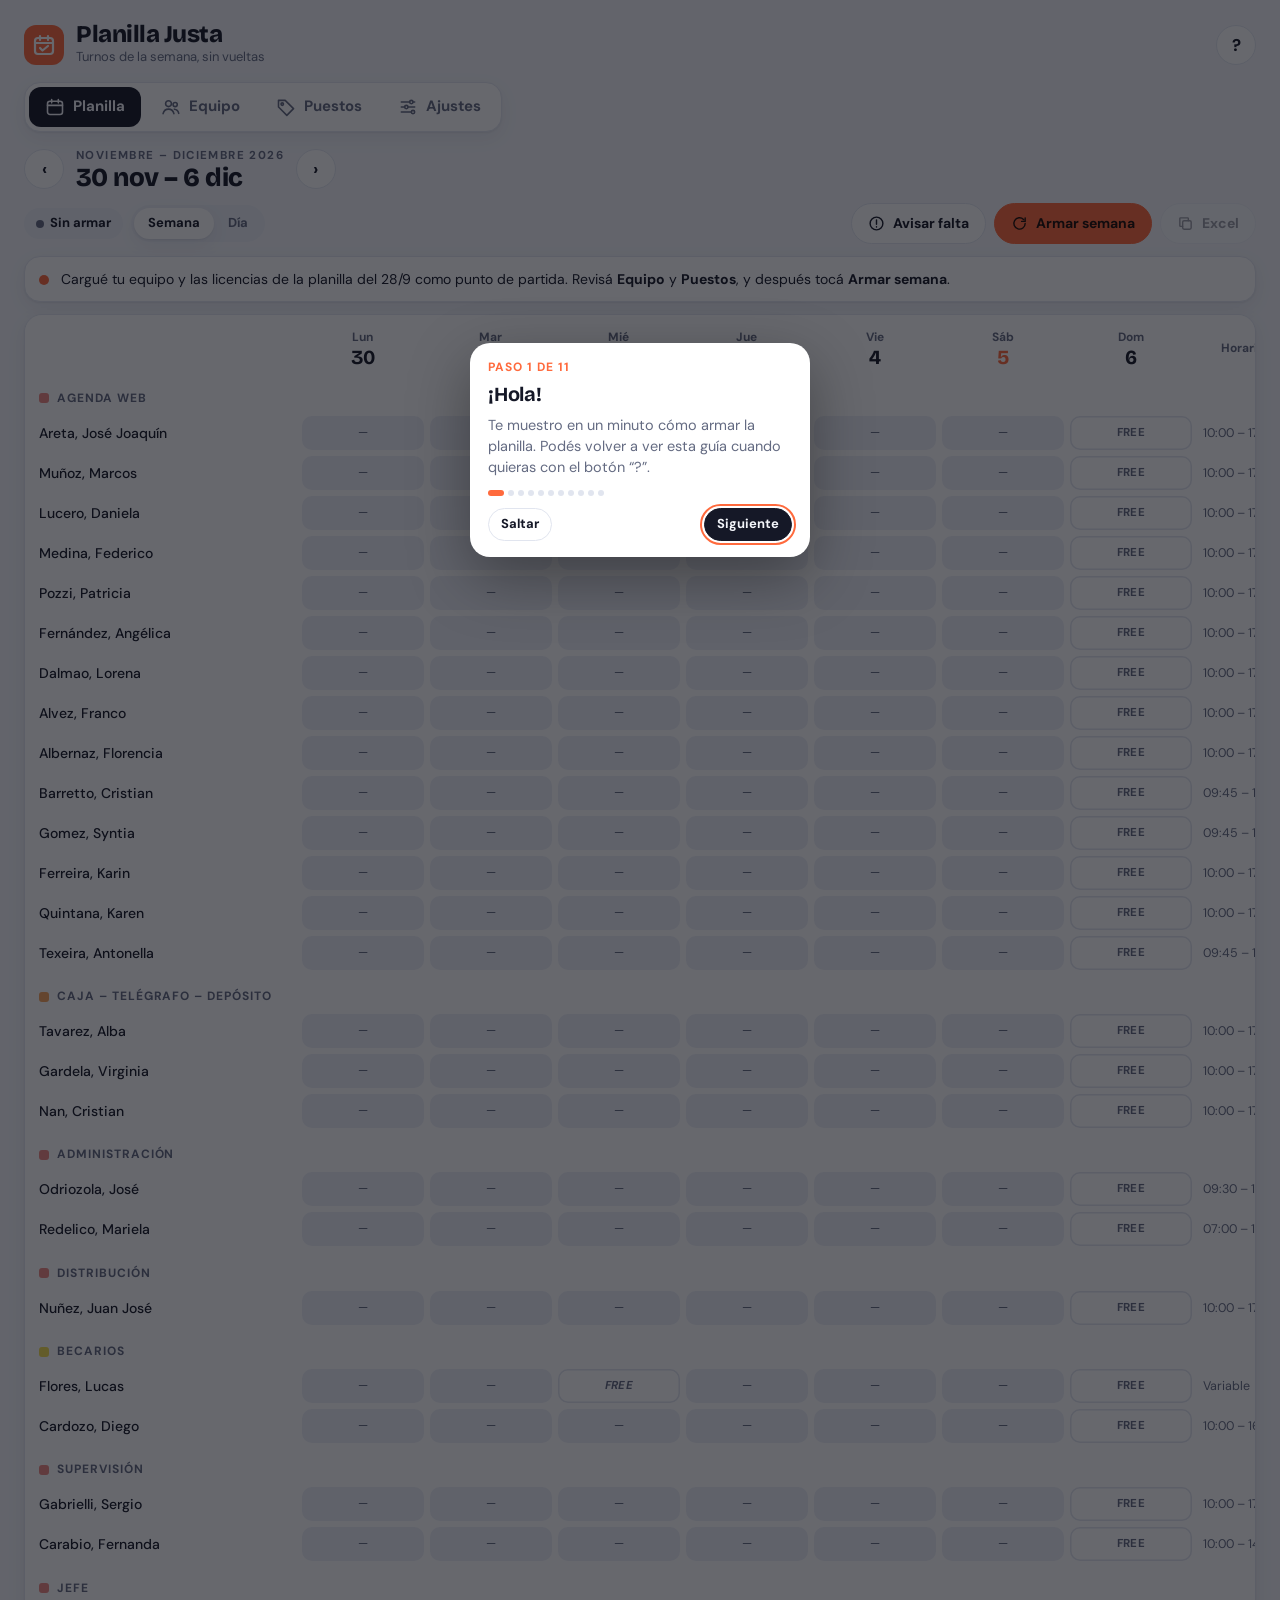
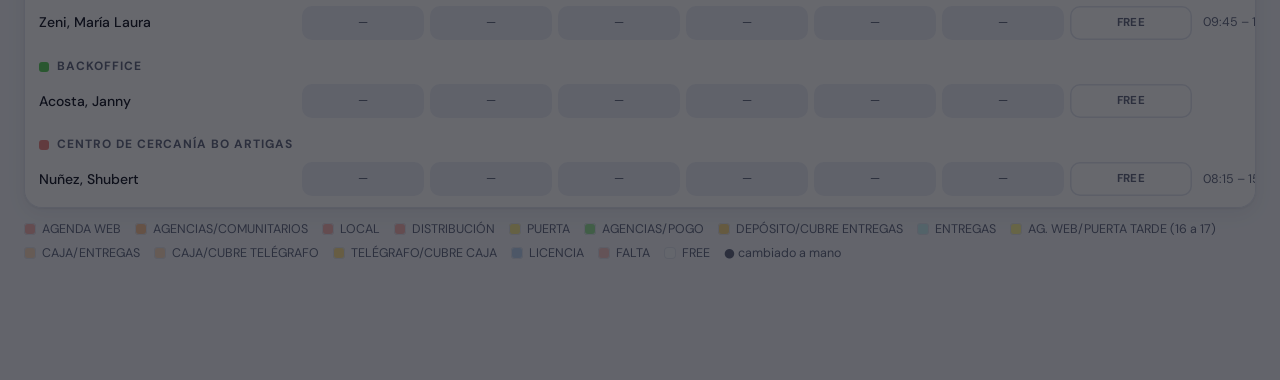
==== commit c09b7ce4: "Planilla Justa: rediseño, guía paso a paso, faltas imprevistas y nuevas reglas - Nuevo diseño con na" ====
--- a/turnos/index.html
+++ b/turnos/index.html
@@ -4,149 +4,213 @@
 <title>Planilla Justa</title>
 <link rel="preconnect" href="https://fonts.googleapis.com">
 <link rel="preconnect" href="https://fonts.gstatic.com" crossorigin>
-<link rel="stylesheet" href="https://fonts.googleapis.com/css2?family=Barlow:wght@400;500;600;700&family=Barlow+Condensed:wght@500;600;700&display=swap">
+<link rel="stylesheet" href="https://fonts.googleapis.com/css2?family=Bricolage+Grotesque:opsz,wght@12..96,600;12..96,800&family=DM+Sans:opsz,wght@9..40,400;9..40,500;9..40,700&display=swap">
 <style>
-/* Layout: barra superior con pestañas; la vista "Semana" replica la planilla (filas por sector, columnas por día) dentro de un contenedor con scroll horizontal propio. */
+/* Layout: app de una columna; barra de pestañas arriba en escritorio y abajo en celular. La planilla se ve por semana (grilla de chips) o por día (lista). */
 :root{
-  --bg:#eef0f6; --surface:#ffffff; --surface-2:#f6f7fb; --fg:#1a1e33; --muted:#5b6179; --line:#d5d9e7;
-  --accent:#2c3a91; --accent-fg:#ffffff; --band:#8b3a1d; --band-fg:#fff4ee;
-  --ok:#1d7a4c; --warn:#9a5a00; --info:#2560a8; --danger:#b3261e;
-  --mix:74%;
-  --font-ui:'Barlow', system-ui, -apple-system, 'Segoe UI', Roboto, sans-serif;
-  --font-cond:'Barlow Condensed', 'Arial Narrow', 'Roboto Condensed', sans-serif;
+  --bg:#f3f5fa; --surface:#ffffff; --soft:#eceff7; --ink:#151827; --muted:#646b82; --line:#e1e5ef;
+  --accent:#ff6a3d; --accent-soft:#ffe6dc; --mint:#13a58a; --warn:#c77a00; --danger:#d4382c;
+  --mix:62%; --shadow:0 1px 2px rgb(21 24 39 / .06),0 6px 20px rgb(21 24 39 / .06);
+  --font-display:'Bricolage Grotesque','Avenir Next','Segoe UI',system-ui,sans-serif;
+  --font-ui:'DM Sans',system-ui,-apple-system,'Segoe UI',Roboto,sans-serif;
 }
 @media (prefers-color-scheme: dark){ :root:not([data-theme="light"]){
-  --bg:#11131c; --surface:#191c28; --surface-2:#1f2331; --fg:#e6e8f2; --muted:#9ca2bb; --line:#2d3246;
-  --accent:#95a3ff; --accent-fg:#11131c; --band:#d98b63; --band-fg:#1a0f0a;
-  --ok:#5fcf98; --warn:#f0b35a; --info:#7fb2f0; --danger:#ff8a80; --mix:40%; color-scheme:dark;
+  --bg:#0e1017; --surface:#171a24; --soft:#202432; --ink:#eef0f7; --muted:#9aa1b8; --line:#272b3a;
+  --accent:#ff825c; --accent-soft:#3a2219; --mint:#3fd0b0; --warn:#f0b04a; --danger:#ff7b70;
+  --mix:42%; --shadow:0 1px 2px rgb(0 0 0 / .3),0 8px 24px rgb(0 0 0 / .25); color-scheme:dark;
 }}
 :root[data-theme="dark"]{
-  --bg:#11131c; --surface:#191c28; --surface-2:#1f2331; --fg:#e6e8f2; --muted:#9ca2bb; --line:#2d3246;
-  --accent:#95a3ff; --accent-fg:#11131c; --band:#d98b63; --band-fg:#1a0f0a;
-  --ok:#5fcf98; --warn:#f0b35a; --info:#7fb2f0; --danger:#ff8a80; --mix:40%; color-scheme:dark;
+  --bg:#0e1017; --surface:#171a24; --soft:#202432; --ink:#eef0f7; --muted:#9aa1b8; --line:#272b3a;
+  --accent:#ff825c; --accent-soft:#3a2219; --mint:#3fd0b0; --warn:#f0b04a; --danger:#ff7b70;
+  --mix:42%; --shadow:0 1px 2px rgb(0 0 0 / .3),0 8px 24px rgb(0 0 0 / .25); color-scheme:dark;
 }
 *{box-sizing:border-box}
 [hidden]{display:none!important}
-body{background:var(--bg);color:var(--fg);font-family:var(--font-ui);font-size:15px;line-height:1.45}
-.wrap{max-width:1500px;margin:0 auto;padding-inline:16px;padding-block:0 48px}
-header.top{display:flex;flex-wrap:wrap;align-items:flex-end;justify-content:space-between;gap:12px 24px;padding-block:18px 10px}
-.brand h1{font-family:var(--font-cond);font-weight:700;font-size:30px;letter-spacing:.01em;margin:0;line-height:1}
-.brand p{margin:4px 0 0;color:var(--muted);font-size:14px}
-nav.tabs{display:flex;flex-wrap:wrap;gap:4px;border-bottom:2px solid var(--line);margin-bottom:16px}
-nav.tabs button{font:600 15px var(--font-ui);background:none;border:0;color:var(--muted);padding:10px 14px;border-bottom:3px solid transparent;margin-bottom:-2px;cursor:pointer}
-nav.tabs button[aria-selected="true"]{color:var(--fg);border-bottom-color:var(--accent)}
-nav.tabs button:focus-visible,.btn:focus-visible,select:focus-visible,input:focus-visible,td.c:focus-visible{outline:2px solid var(--accent);outline-offset:2px}
-.btn{font:600 14px var(--font-ui);border:1px solid var(--line);background:var(--surface);color:var(--fg);padding:8px 14px;border-radius:6px;cursor:pointer;white-space:nowrap}
-.btn:hover{border-color:var(--accent)}
-.btn.primary{background:var(--accent);color:var(--accent-fg);border-color:var(--accent)}
+body{background:var(--bg);color:var(--ink);font-family:var(--font-ui);font-size:15px;line-height:1.45;-webkit-tap-highlight-color:transparent}
+button,input,select,textarea{font:inherit;color:inherit}
+.app{max-width:1440px;margin:0 auto;padding-inline:16px;padding-block:14px 110px}
+header.top{display:flex;align-items:center;gap:12px;margin-bottom:14px}
+.logo{width:40px;height:40px;border-radius:12px;background:var(--accent);display:grid;place-items:center;flex:none}
+.logo svg{width:24px;height:24px;stroke:#fff;fill:none;stroke-width:2.2;stroke-linecap:round;stroke-linejoin:round}
+.brand h1{font-family:var(--font-display);font-weight:800;font-size:24px;margin:0;line-height:1;letter-spacing:-.02em}
+.brand small{color:var(--muted);font-size:13px}
+.spacer{flex:1}
+.iconbtn{width:40px;height:40px;border-radius:50%;border:1px solid var(--line);background:var(--surface);display:grid;place-items:center;cursor:pointer;font-weight:800;font-size:17px;flex:none}
+.iconbtn:hover{border-color:var(--ink)}
+nav.tabs{display:flex;gap:4px;background:var(--surface);border:1px solid var(--line);border-radius:16px;padding:4px;margin-bottom:16px;box-shadow:var(--shadow);width:max-content;max-width:100%}
+nav.tabs button{display:flex;align-items:center;gap:8px;border:0;background:none;padding:9px 16px;border-radius:12px;font-weight:700;color:var(--muted);cursor:pointer}
+nav.tabs button svg{width:20px;height:20px;stroke:currentColor;fill:none;stroke-width:1.9;stroke-linecap:round;stroke-linejoin:round}
+nav.tabs button[aria-selected="true"]{background:var(--ink);color:var(--bg)}
+@media (max-width:720px){
+  nav.tabs{position:fixed;left:0;right:0;bottom:0;width:auto;max-width:none;margin:0;border-radius:18px 18px 0 0;border-bottom:0;justify-content:space-around;padding:6px 6px calc(6px + env(safe-area-inset-bottom,0px));z-index:5}
+  nav.tabs button{flex-direction:column;gap:2px;font-size:11.5px;padding:6px 8px;flex:1}
+  nav.tabs button[aria-selected="true"]{background:var(--accent-soft);color:var(--ink)}
+}
+:focus-visible{outline:2.5px solid var(--accent);outline-offset:2px}
+.btn{display:inline-flex;align-items:center;gap:8px;font-weight:700;font-size:14px;border:1px solid var(--line);background:var(--surface);padding:9px 16px;border-radius:999px;cursor:pointer;white-space:nowrap}
+.btn:hover{border-color:var(--ink)}
+.btn.primary{background:var(--ink);color:var(--bg);border-color:var(--ink)}
+.btn.accent{background:var(--accent);color:#1d0d06;border-color:var(--accent)}
+.btn.ghost{background:transparent}
 .btn.danger{color:var(--danger)}
-.btn.small{padding:4px 10px;font-size:13px}
-.btn[disabled]{opacity:.45;cursor:not-allowed}
-.toolbar{display:flex;flex-wrap:wrap;align-items:center;gap:8px 10px;margin-bottom:12px}
-.toolbar .week{font:700 20px var(--font-cond);min-width:0;padding-inline:4px}
-.spacer{flex:1}
-.pill{display:inline-flex;align-items:center;gap:6px;font:600 12px var(--font-ui);letter-spacing:.05em;text-transform:uppercase;padding:4px 10px;border-radius:999px;border:1px solid currentColor}
-.pill.ok{color:var(--ok)} .pill.warn{color:var(--warn)} .pill.info{color:var(--info)} .pill.muted{color:var(--muted)}
-.notice{border:1px solid var(--line);border-left:4px solid var(--warn);background:var(--surface);padding:10px 14px;border-radius:6px;margin-bottom:12px;font-size:14px}
-.notice.info{border-left-color:var(--info)}
-.gridwrap{overflow-x:auto;background:var(--surface);border:1px solid var(--line);border-radius:8px}
-table.plan{border-collapse:collapse;width:max-content;min-width:100%;font-family:var(--font-cond);font-size:13.5px;font-variant-numeric:tabular-nums}
-table.plan th,table.plan td{border:1px solid var(--line);padding:3px 6px;text-align:center;white-space:nowrap}
-table.plan thead .month th{background:var(--band);color:var(--band-fg);font-weight:700;letter-spacing:.12em;font-size:14px}
-table.plan thead .days th{background:var(--surface-2);font-weight:700;letter-spacing:.06em}
-table.plan thead .dates th{background:var(--surface-2);font-size:16px;font-weight:700}
-table.plan .name{position:sticky;left:0;z-index:1;background:var(--surface);text-align:left;font-family:var(--font-ui);font-size:14px;min-width:170px;font-weight:500}
-table.plan thead .name{background:var(--surface-2)}
-table.plan tr.grp th{text-align:left;font-family:var(--font-ui);font-size:12px;font-weight:700;letter-spacing:.08em;text-transform:uppercase;background:var(--surface-2);color:var(--muted);padding:6px 8px}
-table.plan tr.grp th.name{background:var(--surface-2)}
-td.c{min-width:128px;text-transform:uppercase;font-weight:600;cursor:pointer;position:relative;background:color-mix(in srgb,var(--c,transparent) var(--mix),var(--surface))}
-td.c:hover{box-shadow:inset 0 0 0 2px var(--accent)}
-td.c.empty{color:var(--muted);font-weight:500}
-td.c.preview{font-style:italic}
-td.c.pin::after{content:"";position:absolute;top:0;right:0;border-style:solid;border-width:0 8px 8px 0;border-color:transparent var(--accent) transparent transparent}
-td.c.free{color:var(--fg)}
-td.meta{color:var(--muted);font-size:13px}
-td.desc{cursor:pointer}
-.legend{display:flex;flex-wrap:wrap;gap:6px 14px;margin-top:10px;font-size:13px;color:var(--muted)}
+.btn.sm{padding:6px 12px;font-size:13px}
+.btn[disabled]{opacity:.4;cursor:not-allowed}
+.btn svg{width:17px;height:17px;stroke:currentColor;fill:none;stroke-width:2;stroke-linecap:round;stroke-linejoin:round}
+.weekbar{display:flex;align-items:center;gap:8px;margin-bottom:12px;flex-wrap:wrap}
+.weekbar .lbl{min-width:0;padding-inline:4px}
+.eyebrow{font-size:11.5px;font-weight:700;letter-spacing:.12em;text-transform:uppercase;color:var(--muted)}
+.weekbar .wk{font-family:var(--font-display);font-weight:800;font-size:26px;line-height:1.05;letter-spacing:-.02em}
+.toolbar{display:flex;flex-wrap:wrap;align-items:center;gap:8px;margin-bottom:12px}
+.status{display:inline-flex;align-items:center;gap:6px;font-size:13px;font-weight:700;padding:6px 12px;border-radius:999px;background:var(--soft)}
+.status i{width:8px;height:8px;border-radius:50%;background:var(--muted)}
+.status.ok i{background:var(--mint)} .status.draft i{background:var(--warn)}
+.seg{display:inline-flex;background:var(--soft);border-radius:999px;padding:3px}
+.seg button{border:0;background:none;padding:6px 14px;border-radius:999px;font-weight:700;font-size:13px;color:var(--muted);cursor:pointer}
+.seg button[aria-pressed="true"]{background:var(--surface);color:var(--ink);box-shadow:var(--shadow)}
+.banner{display:flex;gap:12px;align-items:flex-start;background:var(--surface);border:1px solid var(--line);border-radius:16px;padding:12px 14px;margin-bottom:12px;font-size:14px;box-shadow:var(--shadow)}
+.banner b.dot{width:10px;height:10px;border-radius:50%;background:var(--accent);flex:none;margin-top:6px}
+.card{background:var(--surface);border:1px solid var(--line);border-radius:18px;box-shadow:var(--shadow);min-width:0}
+.planwrap{overflow-x:auto;padding:6px}
+table.plan{border-collapse:separate;border-spacing:4px;width:max-content;min-width:100%;font-variant-numeric:tabular-nums}
+table.plan th{font-size:12px;font-weight:700;color:var(--muted);text-align:center;padding:4px 2px}
+table.plan th .num{display:block;font-family:var(--font-display);font-size:20px;color:var(--ink);line-height:1.1}
+table.plan th.today .num{color:var(--accent)}
+table.plan .name{position:sticky;left:0;z-index:1;background:var(--surface);text-align:left;min-width:168px;padding:2px 8px 2px 4px;font-size:14px;font-weight:500;white-space:nowrap}
+table.plan tr.grp td{padding:12px 4px 2px}
+.sector{display:inline-flex;align-items:center;gap:8px;font-size:12px;font-weight:700;letter-spacing:.08em;text-transform:uppercase;color:var(--muted);white-space:nowrap}
+.sector i{width:10px;height:10px;border-radius:3px;background:var(--c)}
+table.plan td.meta{font-size:12.5px;color:var(--muted);white-space:nowrap;padding:0 6px}
+.chip{position:relative;display:flex;flex-direction:column;align-items:center;justify-content:center;width:100%;min-width:122px;min-height:34px;padding:5px 8px;border-radius:10px;border:0;background:color-mix(in srgb,var(--c,var(--soft)) var(--mix),var(--surface));font-size:11.5px;font-weight:700;letter-spacing:.02em;text-transform:uppercase;text-align:center;cursor:pointer;line-height:1.2}
+.chip:hover{box-shadow:inset 0 0 0 2px var(--ink)}
+.chip.free{background:transparent;box-shadow:inset 0 0 0 1.5px var(--line);color:var(--muted)}
+.chip.free:hover{box-shadow:inset 0 0 0 2px var(--ink)}
+.chip.empty{background:var(--soft);color:var(--muted);font-weight:500}
+.chip.preview{font-style:italic}
+.chip.pin::after{content:"";position:absolute;top:5px;right:5px;width:6px;height:6px;border-radius:50%;background:var(--ink)}
+.chip.falta{box-shadow:inset 0 0 0 2px var(--danger)}
+.chip small{display:block;font-weight:500;text-transform:none;letter-spacing:0;font-size:11px;opacity:.85}
+.chip.static{cursor:default}
+.chip.static:hover{box-shadow:inset 0 0 0 1.5px var(--line)}
+.days{display:flex;gap:6px;overflow-x:auto;padding-bottom:4px;margin-bottom:10px}
+.days button{flex:none;border:1px solid var(--line);background:var(--surface);border-radius:14px;padding:6px 12px;cursor:pointer;text-align:center;min-width:54px}
+.days button b{display:block;font-family:var(--font-display);font-size:20px;line-height:1.1}
+.days button span{font-size:12px;color:var(--muted);font-weight:700}
+.days button[aria-pressed="true"]{background:var(--ink);color:var(--bg);border-color:var(--ink)}
+.days button[aria-pressed="true"] span{color:inherit;opacity:.75}
+.daylist{display:grid;grid-template-columns:repeat(auto-fill,minmax(min(100%,340px),1fr));gap:12px}
+.daylist .card{padding:12px 14px}
+.prow{display:flex;align-items:center;gap:10px;padding:6px 0;border-top:1px solid var(--line)}
+.prow:first-of-type{border-top:0}
+.avatar{width:34px;height:34px;border-radius:50%;display:grid;place-items:center;font-size:12.5px;font-weight:700;background:color-mix(in srgb,var(--c,var(--soft)) 55%,var(--surface));flex:none}
+.prow .who{flex:1;min-width:0}
+.prow .who div{font-weight:600;white-space:nowrap;overflow:hidden;text-overflow:ellipsis}
+.prow .who small{color:var(--muted);font-size:12px}
+.prow .chip{width:auto;min-width:0;max-width:52%;flex:none}
+.legend{display:flex;flex-wrap:wrap;gap:6px 14px;margin-top:12px;font-size:12.5px;color:var(--muted)}
 .legend span{display:inline-flex;align-items:center;gap:6px}
-.legend i{width:14px;height:14px;border-radius:3px;border:1px solid var(--line);background:color-mix(in srgb,var(--c) var(--mix),var(--surface))}
-details.why{margin-top:16px;background:var(--surface);border:1px solid var(--line);border-radius:8px;padding:10px 14px}
-details.why summary{cursor:pointer;font-weight:600}
-details.why ol{margin:8px 0 0;padding-left:20px;font-size:14px;max-width:110ch}
-details.why li{margin:3px 0}
-section[hidden]{display:none}
-h2{font-family:var(--font-cond);font-size:24px;margin:8px 0 6px;text-wrap:balance}
-h3{font-family:var(--font-cond);font-size:19px;margin:18px 0 6px}
-p.lead{color:var(--muted);max-width:75ch;margin:0 0 14px}
-.tablewrap{overflow-x:auto;background:var(--surface);border:1px solid var(--line);border-radius:8px}
-table.data{border-collapse:collapse;width:100%;font-size:14px;font-variant-numeric:tabular-nums}
-table.data th,table.data td{padding:6px 8px;border-bottom:1px solid var(--line);text-align:left;vertical-align:middle}
-table.data th{font-size:12px;letter-spacing:.06em;text-transform:uppercase;color:var(--muted);background:var(--surface-2);white-space:nowrap}
-table.data td.num,table.data th.num{text-align:right}
-table.data td{white-space:nowrap}
-table.data tr.avg td{font-weight:700;background:var(--surface-2)}
-table.data input[type=text],table.data input[type=number],table.data select{font:14px var(--font-ui);padding:4px 6px;border:1px solid var(--line);border-radius:4px;background:var(--surface);color:var(--fg);max-width:100%}
-table.data input[type=number]{width:64px}
-.bar{display:inline-block;width:90px;height:8px;border-radius:4px;background:var(--surface-2);border:1px solid var(--line);vertical-align:middle;margin-right:8px;overflow:hidden}
-.bar b{display:block;height:100%;background:var(--accent)}
-.chip{font:600 12px var(--font-ui);padding:2px 8px;border-radius:999px;border:1px solid currentColor;white-space:nowrap}
-.chip.ok{color:var(--ok)} .chip.warn{color:var(--warn)} .chip.info{color:var(--info)}
-.cards{display:grid;grid-template-columns:repeat(auto-fill,minmax(min(100%,460px),1fr));gap:14px}
-.card{background:var(--surface);border:1px solid var(--line);border-radius:8px;padding:14px;min-width:0}
-.card .row{display:flex;flex-wrap:wrap;gap:8px 14px;align-items:center;margin-bottom:10px}
-.card label{font-size:13px;color:var(--muted);display:flex;flex-direction:column;gap:3px}
-.card label.inline{flex-direction:row;align-items:center;gap:6px;color:var(--fg);font-size:14px}
-.card input[type=text],.card input[type=number],.card select,.form input,.form select,textarea{font:14px var(--font-ui);padding:6px 8px;border:1px solid var(--line);border-radius:4px;background:var(--surface);color:var(--fg)}
-.card input[type=number]{width:56px}
-.cupos{display:flex;flex-wrap:wrap;gap:6px}
-.cupos label{align-items:center}
-.eleg{display:grid;grid-template-columns:repeat(auto-fill,minmax(min(100%,210px),1fr));gap:4px 12px;font-size:13.5px}
-.eleg div{display:flex;justify-content:space-between;align-items:center;gap:6px;min-width:0}
-.eleg div span{overflow:hidden;text-overflow:ellipsis;white-space:nowrap}
-.eleg select{font-size:13px;padding:2px 4px}
-.eleg h4{grid-column:1/-1;margin:8px 0 2px;font-size:12px;letter-spacing:.08em;text-transform:uppercase;color:var(--muted);display:flex;gap:8px;align-items:center;flex-wrap:wrap}
-.form{display:flex;flex-wrap:wrap;gap:8px;align-items:flex-end;margin:10px 0}
-.form label{display:flex;flex-direction:column;gap:3px;font-size:13px;color:var(--muted)}
-textarea{width:100%;min-height:120px;font-family:ui-monospace,monospace;font-size:12.5px}
-.overlay{position:fixed;inset:0;background:rgb(10 12 20 / .45);display:flex;align-items:center;justify-content:center;padding:16px;z-index:10}
-.modal{background:var(--surface);color:var(--fg);border:1px solid var(--line);border-radius:10px;padding:18px;width:min(440px,100%);max-height:90vh;overflow:auto}
-.modal h3{margin-top:0}
-.modal .opts{display:flex;flex-direction:column;gap:4px;margin:10px 0}
-.modal .opts label{display:flex;gap:8px;align-items:center;padding:6px 8px;border-radius:6px;cursor:pointer}
-.modal .opts label:hover{background:var(--surface-2)}
-.modal .opts i{width:14px;height:14px;border-radius:3px;border:1px solid var(--line);background:color-mix(in srgb,var(--c,transparent) var(--mix),var(--surface));flex:none}
-.modal .actions{display:flex;gap:8px;justify-content:flex-end;flex-wrap:wrap}
-.modal input[type=text]{width:100%;font:14px var(--font-ui);padding:6px 8px;border:1px solid var(--line);border-radius:4px;background:var(--surface);color:var(--fg)}
-#toast{position:fixed;left:50%;bottom:calc(20px + env(safe-area-inset-bottom,0px));transform:translateX(-50%);background:var(--fg);color:var(--bg);padding:10px 16px;border-radius:8px;font-weight:600;z-index:20;max-width:calc(100% - 32px)}
-.muted{color:var(--muted)}
-.small{font-size:13px}
-@media (max-width:600px){ table.plan .name{min-width:118px;max-width:118px;white-space:normal;font-size:13px} td.c{min-width:112px} }
-@media (prefers-reduced-motion: no-preference){ td.c{transition:box-shadow .12s} }
+.legend i{width:12px;height:12px;border-radius:4px;background:color-mix(in srgb,var(--c) var(--mix),var(--surface));box-shadow:inset 0 0 0 1px var(--line)}
+h2{font-family:var(--font-display);font-weight:800;font-size:26px;letter-spacing:-.02em;margin:4px 0 4px;text-wrap:balance}
+h3{font-family:var(--font-display);font-weight:800;font-size:19px;margin:22px 0 8px;letter-spacing:-.01em}
+.lead{color:var(--muted);max-width:70ch;margin:0 0 14px}
+.headrow{display:flex;align-items:center;gap:10px;flex-wrap:wrap}
+.people{display:grid;grid-template-columns:repeat(auto-fill,minmax(min(100%,290px),1fr));gap:10px}
+.person{display:flex;align-items:center;gap:12px;padding:12px;text-align:left;border:1px solid var(--line);background:var(--surface);border-radius:16px;cursor:pointer;width:100%}
+.person:hover{border-color:var(--ink)}
+.person.off{opacity:.55}
+.person .who{flex:1;min-width:0}
+.person .who b{display:block;white-space:nowrap;overflow:hidden;text-overflow:ellipsis}
+.person .who small{color:var(--muted);font-size:12.5px}
+.tags{display:flex;flex-wrap:wrap;gap:4px;margin-top:4px}
+.tag{font-size:11.5px;font-weight:700;padding:2px 8px;border-radius:999px;background:var(--soft);color:var(--muted)}
+.tag.hot{background:var(--accent-soft);color:var(--ink)}
+.list{display:flex;flex-direction:column;gap:8px}
+.item{display:flex;align-items:center;gap:12px;padding:10px 14px;flex-wrap:wrap}
+.item .who{flex:1;min-width:160px}
+.item small{color:var(--muted)}
+.tasks{display:grid;grid-template-columns:repeat(auto-fill,minmax(min(100%,440px),1fr));gap:12px}
+.task{padding:14px}
+.task .top{display:flex;gap:10px;align-items:center;flex-wrap:wrap;margin-bottom:10px}
+.swatch{width:36px;height:36px;border-radius:10px;border:1px solid var(--line);padding:0;cursor:pointer;overflow:hidden;background:none}
+.swatch::-webkit-color-swatch-wrapper{padding:0}.swatch::-webkit-color-swatch{border:0}
+.field{display:flex;flex-direction:column;gap:4px;font-size:12.5px;font-weight:700;color:var(--muted);min-width:0}
+.field input[type=text],.field input[type=number],.field input[type=date],.field select,.in{font-size:15px;font-weight:500;color:var(--ink);background:var(--soft);border:1px solid transparent;border-radius:12px;padding:9px 12px;width:100%}
+.field input:focus,.field select:focus,.in:focus{border-color:var(--ink);outline:none}
+.grid2{display:grid;grid-template-columns:repeat(auto-fill,minmax(min(100%,200px),1fr));gap:10px}
+.toggles{display:flex;flex-wrap:wrap;gap:6px}
+.tog{border:1px solid var(--line);background:var(--surface);border-radius:999px;padding:6px 12px;font-size:13px;font-weight:700;cursor:pointer;color:var(--muted)}
+.tog[aria-pressed="true"]{background:var(--ink);color:var(--bg);border-color:var(--ink)}
+.counter{display:flex;flex-wrap:wrap;gap:6px}
+.counter label{display:flex;flex-direction:column;align-items:center;font-size:12px;font-weight:700;color:var(--muted);gap:2px}
+.counter input{width:46px;text-align:center;font-weight:700;background:var(--soft);border:1px solid transparent;border-radius:10px;padding:6px 2px;color:var(--ink)}
+.who-can{display:flex;flex-wrap:wrap;gap:6px;align-items:center}
+.who-can .grpname{width:100%;display:flex;align-items:center;gap:4px;font-size:11.5px;font-weight:700;letter-spacing:.08em;text-transform:uppercase;color:var(--muted);margin-top:6px}
+.pchip{border:1px dashed var(--line);background:transparent;border-radius:999px;padding:5px 10px;font-size:13px;cursor:pointer;color:var(--muted)}
+.pchip.si{border-style:solid;background:var(--soft);color:var(--ink);font-weight:600}
+.pchip.prefiere{border-style:solid;background:color-mix(in srgb,var(--mint) 22%,var(--surface));border-color:var(--mint);color:var(--ink);font-weight:600}
+.pchip.evita{border-style:solid;background:color-mix(in srgb,var(--warn) 18%,var(--surface));border-color:var(--warn);color:var(--ink);font-weight:600}
+.keyrow{display:flex;flex-wrap:wrap;gap:8px;font-size:12.5px;color:var(--muted);margin:6px 0 10px}
+.check{display:flex;align-items:center;gap:8px;font-size:14px;font-weight:500;color:var(--ink);cursor:pointer}
+.check input{width:18px;height:18px;accent-color:var(--accent)}
+.sheet-bg{position:fixed;inset:0;background:rgb(10 12 20 / .5);display:flex;align-items:center;justify-content:center;padding:16px;z-index:20}
+.sheet{background:var(--surface);border-radius:22px;padding:20px;width:min(520px,100%);max-height:88vh;overflow:auto;box-shadow:0 20px 60px rgb(0 0 0 / .3)}
+@media (max-width:720px){ .sheet-bg{align-items:flex-end;padding:0} .sheet{border-radius:22px 22px 0 0;width:100%;padding-bottom:calc(20px + env(safe-area-inset-bottom,0px))} }
+.sheet h3{margin:0 0 4px}
+.sheet .sub{color:var(--muted);font-size:13.5px;margin:0 0 12px}
+.why{display:flex;gap:10px;background:var(--soft);border-radius:14px;padding:10px 12px;font-size:13.5px;margin-bottom:12px}
+.why b{color:var(--accent);flex:none}
+.opts{display:grid;grid-template-columns:repeat(auto-fill,minmax(min(100%,200px),1fr));gap:6px;margin-bottom:10px}
+.opt{display:flex;align-items:center;gap:8px;text-align:left;border:1.5px solid var(--line);background:var(--surface);border-radius:12px;padding:8px 10px;font-size:13px;font-weight:700;cursor:pointer;text-transform:uppercase;letter-spacing:.01em}
+.opt i{width:14px;height:14px;border-radius:4px;flex:none;background:color-mix(in srgb,var(--c,transparent) var(--mix),var(--surface));box-shadow:inset 0 0 0 1px var(--line)}
+.opt[aria-pressed="true"]{border-color:var(--ink);box-shadow:0 0 0 1px var(--ink)}
+.opt.auto{text-transform:none;grid-column:1/-1}
+.actions{display:flex;gap:8px;justify-content:flex-end;flex-wrap:wrap;margin-top:14px}
+.actions .left{margin-right:auto}
+.result{list-style:none;padding:0;margin:8px 0 0;display:flex;flex-direction:column;gap:6px}
+.result li{background:var(--soft);border-radius:12px;padding:8px 12px;font-size:14px}
+textarea{width:100%;min-height:110px;font-family:ui-monospace,monospace;font-size:12.5px;background:var(--soft);border:1px solid transparent;border-radius:12px;padding:10px;color:var(--ink)}
+#toast{position:fixed;left:50%;bottom:calc(88px + env(safe-area-inset-bottom,0px));transform:translateX(-50%);background:var(--ink);color:var(--bg);padding:11px 18px;border-radius:999px;font-weight:700;font-size:14px;z-index:40;max-width:calc(100% - 32px);text-align:center}
+/* guía */
+.coach-block{position:fixed;inset:0;z-index:30}
+.coach-ring{position:fixed;z-index:31;border-radius:16px;box-shadow:0 0 0 3px var(--accent),0 0 0 9999px rgb(10 12 20 / .62);pointer-events:none}
+.coach-ring.center{left:50%;top:50%;width:0;height:0;box-shadow:0 0 0 9999px rgb(10 12 20 / .62)}
+.coach{position:fixed;z-index:32;background:var(--surface);color:var(--ink);border-radius:20px;padding:16px 18px;width:min(340px,calc(100% - 32px));box-shadow:0 20px 60px rgb(0 0 0 / .35)}
+.coach .step{font-size:12px;font-weight:700;color:var(--accent);letter-spacing:.08em;text-transform:uppercase}
+.coach h4{font-family:var(--font-display);font-size:20px;margin:4px 0 6px;letter-spacing:-.01em}
+.coach p{margin:0;font-size:14.5px;color:var(--muted)}
+.coach .dots{display:flex;gap:4px;margin-top:12px}
+.coach .dots i{width:6px;height:6px;border-radius:50%;background:var(--line)}
+.coach .dots i.on{background:var(--accent);width:16px;border-radius:3px}
+.coach .actions{margin-top:12px}
+.muted{color:var(--muted)} .sm{font-size:13px}
+@media (prefers-reduced-motion: no-preference){
+  .coach,.sheet{animation:pop .22s ease-out}
+  .coach-ring{transition:left .25s,top .25s,width .25s,height .25s}
+  @keyframes pop{from{transform:translateY(8px);opacity:.4}to{transform:none;opacity:1}}
+}
 </style>
 
-<div class="wrap">
+<div class="app">
   <header class="top">
-    <div class="brand">
-      <h1>Planilla Justa</h1>
-      <p>Reparto rotativo de puestos, sábados y descansos, con historial a la vista.</p>
-    </div>
+    <div class="logo" aria-hidden="true"><svg viewBox="0 0 24 24"><rect x="3" y="5" width="18" height="16" rx="3"/><path d="M3 10h18M8 3v4M16 3v4M8 15l2.5 2.5L16 13"/></svg></div>
+    <div class="brand"><h1>Planilla Justa</h1><small>Turnos de la semana, sin vueltas</small></div>
+    <span class="spacer"></span>
+    <button class="iconbtn" id="btnAyuda" data-a="guia" aria-label="Ver la guía" title="Ver la guía">?</button>
   </header>
   <nav class="tabs" role="tablist" id="tabs">
-    <button role="tab" data-v="semana" aria-selected="true">Semana</button>
-    <button role="tab" data-v="equidad" aria-selected="false">Equidad</button>
-    <button role="tab" data-v="personal" aria-selected="false">Personal y licencias</button>
-    <button role="tab" data-v="tareas" aria-selected="false">Puestos y reglas</button>
-    <button role="tab" data-v="datos" aria-selected="false">Respaldo</button>
+    <button role="tab" data-v="planilla" aria-selected="true"><svg viewBox="0 0 24 24"><rect x="3" y="5" width="18" height="16" rx="3"/><path d="M3 10h18M8 3v4M16 3v4"/></svg>Planilla</button>
+    <button role="tab" data-v="equipo" aria-selected="false"><svg viewBox="0 0 24 24"><circle cx="9" cy="8" r="3.5"/><path d="M2.5 20c.8-3.5 3.4-5.5 6.5-5.5s5.7 2 6.5 5.5"/><circle cx="17" cy="9" r="2.5"/><path d="M16 14.6c2.7.2 4.6 2 5.3 5"/></svg>Equipo</button>
+    <button role="tab" data-v="puestos" aria-selected="false"><svg viewBox="0 0 24 24"><path d="M3 12V4h8l10 10-8 8z"/><circle cx="7.5" cy="8.5" r="1.5"/></svg>Puestos</button>
+    <button role="tab" data-v="ajustes" aria-selected="false"><svg viewBox="0 0 24 24"><path d="M4 6h10M18 6h2M4 12h4M12 12h8M4 18h12"/><circle cx="16" cy="6" r="2"/><circle cx="10" cy="12" r="2"/><circle cx="18" cy="18" r="2"/></svg>Ajustes</button>
   </nav>
-  <div id="storageWarn" class="notice" hidden>Este navegador no permite guardar datos. Lo que cambies se pierde al cerrar: usá <b>Respaldo</b> para copiar tus datos.</div>
-  <section id="v-semana"></section>
-  <section id="v-equidad" hidden></section>
-  <section id="v-personal" hidden></section>
-  <section id="v-tareas" hidden></section>
-  <section id="v-datos" hidden></section>
+  <div id="storageWarn" class="banner" hidden><b class="dot"></b><div>Este navegador no deja guardar datos. Antes de cerrar, copiá tus datos desde <b>Ajustes → Respaldo</b>.</div></div>
+  <section id="v-planilla"></section>
+  <section id="v-equipo" hidden></section>
+  <section id="v-puestos" hidden></section>
+  <section id="v-ajustes" hidden></section>
 </div>
-<div id="overlay" class="overlay" hidden></div>
-<div id="toast" hidden></div>
+<div id="sheet" class="sheet-bg" hidden></div>
+<div id="coach" hidden></div>
+<div id="toast" hidden role="status"></div>
 
 <script>
 'use strict';
@@ -154,40 +218,46 @@
 const DIAS = ['lun','mar','mie','jue','vie','sab','dom'];
 const LAB = ['lun','mar','mie','jue','vie','sab'];
 const SEM = ['lun','mar','mie','jue','vie'];
-const DIA_LARGO = {lun:'LUNES',mar:'MARTES',mie:'MIÉRCOLES',jue:'JUEVES',vie:'VIERNES',sab:'SÁBADO',dom:'DOMINGO'};
+const DIA_LARGO = {lun:'Lunes',mar:'Martes',mie:'Miércoles',jue:'Jueves',vie:'Viernes',sab:'Sábado',dom:'Domingo'};
 const DIA_CORTO = {lun:'Lun',mar:'Mar',mie:'Mié',jue:'Jue',vie:'Vie',sab:'Sáb',dom:'Dom'};
-const MESES = ['ENERO','FEBRERO','MARZO','ABRIL','MAYO','JUNIO','JULIO','AGOSTO','SETIEMBRE','OCTUBRE','NOVIEMBRE','DICIEMBRE'];
-const COLOR_LIC = '#8fb8e3', COLOR_TXT = '#c9cdd8';
+const MESES = ['enero','febrero','marzo','abril','mayo','junio','julio','agosto','setiembre','octubre','noviembre','diciembre'];
+const MES_C = ['ene','feb','mar','abr','may','jun','jul','ago','set','oct','nov','dic'];
+const COLOR_LIC = '#8fb8e3', COLOR_FALTA = '#f3a6a0', COLOR_TXT = '#c9cdd8';
 const PREF = {prefiere:0, si:1, evita:2};
+const DIAS_MES = 20;
 
 /* ---------- utilidades ---------- */
 const iso = d => d.getFullYear()+'-'+String(d.getMonth()+1).padStart(2,'0')+'-'+String(d.getDate()).padStart(2,'0');
 const parse = s => { const [y,m,d] = s.split('-').map(Number); return new Date(y,m-1,d); };
 const addDays = (s,n) => { const d = parse(s); d.setDate(d.getDate()+n); return iso(d); };
 const lunesDe = s => { const d = parse(s); d.setDate(d.getDate()-((d.getDay()+6)%7)); return iso(d); };
-const fechaDe = (week,dia) => addDays(week, DIAS.indexOf(dia));
-const weekIndex = week => { const d = parse(week); return Math.round(Date.UTC(d.getFullYear(),d.getMonth(),d.getDate())/(7*864e5)); };
+const fechaDe = (w,dia) => addDays(w, DIAS.indexOf(dia));
+const weekIndex = w => { const d = parse(w); return Math.round(Date.UTC(d.getFullYear(),d.getMonth(),d.getDate())/(7*864e5)); };
 const ddmm = s => { const d = parse(s); return d.getDate()+'/'+(d.getMonth()+1); };
+const dmes = s => { const d = parse(s); return d.getDate()+' '+MES_C[d.getMonth()]; };
+const hoy = () => iso(new Date());
 function hash(str){ let h = 2166136261; for (let i=0;i<str.length;i++){ h ^= str.charCodeAt(i); h = Math.imul(h,16777619); } return h>>>0; }
 const uid = p => p + Math.random().toString(36).slice(2,9);
 const esc = s => String(s ?? '').replace(/[&<>"']/g, c => ({'&':'&amp;','<':'&lt;','>':'&gt;','"':'&quot;',"'":'&#39;'}[c]));
-const pct = (a,b) => b ? Math.round(a*1000/b)/10 : 0;
-
-/* ---------- datos de ejemplo (tomados de las planillas de setiembre 2026) ---------- */
+const iniciales = n => { const p = n.replace(',', '').split(/\s+/).filter(Boolean); return (((p[1]||'')[0]||'') + ((p[0]||'')[0]||'')).toUpperCase(); };
+const nombreCorto = n => { const [ap, no] = n.split(',').map(s=>s.trim()); return no ? `${no.split(' ')[0]} ${ap}` : n; };
+const ls = { get(k){ try { return localStorage.getItem(KEY+':'+k); } catch(e){ return null; } }, set(k,v){ try { localStorage.setItem(KEY+':'+k, v); } catch(e){} } };
+
+/* ---------- datos de ejemplo (de las planillas de setiembre 2026) ---------- */
 function ejemplo(){
   const grupos = [
-    {id:'g_ventas', nombre:'Agenda web', base:'AGENDA WEB', color:'#f08a84', cupoSab:3},
-    {id:'g_caja', nombre:'Caja – Telégrafo – Depósito', base:'AGENCIAS/COMUNITARIOS', color:'#f7a35c', cupoSab:0},
-    {id:'g_admin', nombre:'Administración', base:'LOCAL', color:'#f08a84', cupoSab:0},
-    {id:'g_dist', nombre:'Distribución', base:'DISTRIBUCIÓN', color:'#f08a84', cupoSab:0},
-    {id:'g_bec', nombre:'Becarios', base:'PUERTA', color:'#f5e050', cupoSab:0},
-    {id:'g_sup', nombre:'Supervisión', base:'LOCAL', color:'#f08a84', cupoSab:1},
-    {id:'g_jefe', nombre:'Jefe', base:'LOCAL', color:'#f08a84', cupoSab:0},
-    {id:'g_bo', nombre:'Backoffice', base:'AGENCIAS/POGO', color:'#5fd35f', cupoSab:0},
-    {id:'g_cc', nombre:'Centro de cercanía BO Artigas', base:'LOCAL', color:'#f08a84', cupoSab:0},
+    {id:'g_ventas', nombre:'Agenda web', base:'AGENDA WEB', color:'#f08a84', cupoSab:3, maxLibres:2},
+    {id:'g_caja', nombre:'Caja – Telégrafo – Depósito', base:'AGENCIAS/COMUNITARIOS', color:'#f7a35c', cupoSab:0, maxLibres:0},
+    {id:'g_admin', nombre:'Administración', base:'LOCAL', color:'#f08a84', cupoSab:0, maxLibres:0},
+    {id:'g_dist', nombre:'Distribución', base:'DISTRIBUCIÓN', color:'#f08a84', cupoSab:0, maxLibres:0},
+    {id:'g_bec', nombre:'Becarios', base:'PUERTA', color:'#f5e050', cupoSab:0, maxLibres:0},
+    {id:'g_sup', nombre:'Supervisión', base:'LOCAL', color:'#f08a84', cupoSab:1, maxLibres:1},
+    {id:'g_jefe', nombre:'Jefe', base:'LOCAL', color:'#f08a84', cupoSab:0, maxLibres:0},
+    {id:'g_bo', nombre:'Backoffice', base:'AGENCIAS/POGO', color:'#5fd35f', cupoSab:0, maxLibres:0},
+    {id:'g_cc', nombre:'Centro de cercanía BO Artigas', base:'LOCAL', color:'#f08a84', cupoSab:0, maxLibres:0},
   ];
   let n = 0;
-  const E = (nombre, grupo, o={}) => ({id:'e_'+(++n), nombre, grupo, base:'', horario:'10:00 – 17:15', puesto:'', sabado:'nunca', libreFijo:'', descanso:false, activo:true, ...o});
+  const E = (nombre, grupo, o={}) => ({id:'e_'+(++n), nombre, grupo, base:'', horario:'10:00 – 17:15', puesto:'', sabado:'nunca', libreFijo:'', descanso:false, activo:true, inicioSab:'', inicioSinCom:'', ...o});
   const V = (nombre, puesto, o={}) => E(nombre, 'g_ventas', {puesto, sabado:'rota', descanso:true, ...o});
   const empleados = [
     V('Areta, José Joaquín','11'), V('Muñoz, Marcos','9'), V('Lucero, Daniela','7',{base:'LOCAL'}),
@@ -216,35 +286,44 @@
   ];
   const id = nom => empleados.find(e=>e.nombre===nom).id;
   const licencias = [
-    {id:'l_1', emp:id('Dalmao, Lorena'), desde:'2026-09-28', hasta:'2026-10-02', motivo:'LICENCIA'},
-    {id:'l_2', emp:id('Ferreira, Karin'), desde:'2026-09-28', hasta:'2026-10-02', motivo:'LICENCIA'},
-    {id:'l_3', emp:id('Gardela, Virginia'), desde:'2026-09-28', hasta:'2026-10-02', motivo:'LICENCIA'},
-    {id:'l_4', emp:id('Acosta, Janny'), desde:'2026-09-28', hasta:'2026-09-28', motivo:'LICENCIA'},
-    {id:'l_5', emp:id('Acosta, Janny'), desde:'2026-10-01', hasta:'2026-10-02', motivo:'LICENCIA'},
+    {id:'l_1', emp:id('Dalmao, Lorena'), desde:'2026-09-28', hasta:'2026-10-02', motivo:'LICENCIA', parcial:false},
+    {id:'l_2', emp:id('Ferreira, Karin'), desde:'2026-09-28', hasta:'2026-10-02', motivo:'LICENCIA', parcial:false},
+    {id:'l_3', emp:id('Gardela, Virginia'), desde:'2026-09-28', hasta:'2026-10-02', motivo:'LICENCIA', parcial:false},
+    {id:'l_4', emp:id('Acosta, Janny'), desde:'2026-09-28', hasta:'2026-09-28', motivo:'LICENCIA', parcial:false},
+    {id:'l_5', emp:id('Acosta, Janny'), desde:'2026-10-01', hasta:'2026-10-02', motivo:'LICENCIA', parcial:false},
   ];
-  return {
-    version:1, ejemplo:true,
-    config:{compensatorios:['mar','mie','jue'], ventana:12, descansos:['11:45 – 12:30','12:30 – 13:15','13:15 – 14:00']},
-    grupos, empleados, tareas, licencias, semanas:{}
-  };
+  return {version:2, ejemplo:true,
+    config:{compensatorios:['mar','mie','jue'], ventana:12, descansos:['11:45 – 12:30','12:30 – 13:15','13:15 – 14:00'], inicioFecha:''},
+    grupos, empleados, tareas, licencias, semanas:{}};
+}
+function migrar(s){
+  s.config ||= {}; s.config.compensatorios ||= ['mar','mie','jue']; s.config.ventana ||= 12;
+  s.config.descansos ||= []; s.config.inicioFecha ||= '';
+  for (const g of s.grupos) g.maxLibres ??= 0;
+  for (const e of s.empleados){ e.inicioSab ??= ''; e.inicioSinCom ??= ''; }
+  for (const l of s.licencias ||= []) l.parcial ??= false;
+  s.semanas ||= {};
+  for (const sem of Object.values(s.semanas)){ sem.porque ||= {}; sem.descansos ||= {}; }
+  s.version = 2; return s;
 }
 
 /* ---------- estado ---------- */
 let storageOk = true;
 function cargar(){
-  try { const raw = localStorage.getItem(KEY); if (raw){ const s = JSON.parse(raw); if (s && Array.isArray(s.empleados)) return s; } }
+  try { const raw = localStorage.getItem(KEY); if (raw){ const s = JSON.parse(raw); if (s && Array.isArray(s.empleados)) return migrar(s); } }
   catch(e){ storageOk = false; }
   return ejemplo();
 }
 function guardar(){
-  try { localStorage.setItem(KEY, JSON.stringify(state)); storageOk = true; }
-  catch(e){ storageOk = false; }
+  try { localStorage.setItem(KEY, JSON.stringify(state)); storageOk = true; } catch(e){ storageOk = false; }
   document.getElementById('storageWarn').hidden = storageOk;
 }
 let state = cargar();
-let vista = 'semana';
-let week = lunesDe(iso(new Date()));
-try { const v = localStorage.getItem(KEY+':vista'); if (v) vista = v; } catch(e){}
+let vista = ls.get('vista') || 'planilla'; if (!['planilla','equipo','puestos','ajustes'].includes(vista)) vista = 'planilla';
+let modo = ls.get('modo') || (window.innerWidth < 720 ? 'dia' : 'semana');
+let week = lunesDe(hoy());
+let dia = diaInicial();
+function diaInicial(){ const i = Math.round((parse(hoy())-parse(week))/864e5); return i>=0 && i<6 ? DIAS[i] : 'lun'; }
 
 const grupo = id => state.grupos.find(g=>g.id===id);
 const tarea = id => state.tareas.find(t=>t.id===id);
@@ -253,8 +332,10 @@
 const activos = () => state.empleados.filter(e=>e.activo);
 const trabaja = c => !!c && (c.t==='base' || c.t==='tarea' || c.t==='texto');
 const elegible = (e,t) => !!t.elegibles?.[e.id] && t.elegibles[e.id] !== 'no';
-function licenciaEn(eid, fecha){ return state.licencias.find(l=>l.emp===eid && l.desde<=fecha && fecha<=l.hasta); }
-function semana(w){ return state.semanas[w] ||= {celdas:{}, descansos:{}, confirmada:false, generada:false, motivos:[]}; }
+const ausenciaEn = (eid,f) => state.licencias.find(l=>l.emp===eid && !l.parcial && l.desde<=f && f<=l.hasta);
+const notaEn = (eid,f) => state.licencias.find(l=>l.emp===eid && l.parcial && l.desde<=f && f<=l.hasta);
+function semana(w){ const s = state.semanas[w] ||= {celdas:{}, descansos:{}, porque:{}, confirmada:false, generada:false}; s.porque ||= {}; s.descansos ||= {}; return s; }
+function setPorque(sem, eid, d, txt){ (sem.porque[eid] ||= {})[d] = txt; }
 
 /* ---------- historial ---------- */
 function nuevoStat(){ return {pres:0, semanas:0, sab:0, ultSab:'', sinCom:0, tareas:{}, ultima:{}}; }
@@ -277,7 +358,6 @@
     if (presente) s.semanas++;
   }
 }
-/* Estadística de las semanas confirmadas dentro de la ventana, anteriores a w. Con incluir=true suma también la semana w. */
 function estadisticas(w, incluir){
   const desde = addDays(w, -7*(+state.config.ventana||12));
   const st = {}; for (const e of state.empleados) st[e.id] = nuevoStat();
@@ -287,10 +367,15 @@
     else if (!sem.confirmada) continue;
     acumular(st, k, sem);
   }
+  // punto de partida cargado a mano
+  const ini = state.config.inicioFecha;
+  for (const e of state.empleados){
+    const s = st[e.id];
+    if (e.inicioSab && e.inicioSab < w && e.inicioSab > s.ultSab) s.ultSab = e.inicioSab;
+    if (ini && ini >= desde && ini <= w){ s.pres += DIAS_MES; s.sinCom += +e.inicioSinCom || 0; }
+  }
   return st;
 }
-
-/* ---------- generador ---------- */
 function cmpClave(a,b){
   for (let i=0;i<a.length;i++){
     if (typeof a[i] === 'string'){ if (a[i] !== b[i]) return a[i] < b[i] ? -1 : 1; }
@@ -298,251 +383,291 @@
   }
   return 0;
 }
+/* contadores de la semana w: historial + lo que ya hay en "cel" */
+function contadores(w, cel){
+  const hist = estadisticas(w, false), cur = {};
+  for (const e of activos()){
+    const h = hist[e.id], cs = cel[e.id] || {};
+    let presSem = 0;
+    for (const d of LAB){ const c = cs[d]; if (d==='sab' ? trabaja(c) : (!c || trabaja(c))) presSem++; }
+    const s = cur[e.id] = {pres:h.pres+presSem, sinCom:h.sinCom, tareas:{...h.tareas}, ultima:{...h.ultima}};
+    for (const d of LAB){ const c = cs[d]; if (c?.t==='tarea'){ const t = tarea(c.id); if (!t) continue; s.tareas[t.id]=(s.tareas[t.id]||0)+1; if (t.sinComision) s.sinCom++; } }
+  }
+  return cur;
+}
+const clave = (cur,w,e,t,pen) => { const s = cur[e.id], den = Math.max(1,s.pres);
+  return [pen, t.sinComision ? s.sinCom/den : 0, (s.tareas[t.id]||0)/den, PREF[t.elegibles[e.id]] ?? 1, s.ultima[t.id]||'', hash(w+e.id+t.id)]; };
+function porqueTarea(cur, lista, t){
+  const a = lista[0], s = cur[a.e.id];
+  let txt = t.sinComision ? `Es quien menos veces estuvo en puestos sin comisión últimamente (${s.sinCom} de ${Math.max(1,s.pres)} días).` : `Es quien menos veces hizo este puesto últimamente.`;
+  if (lista.length>1 && cmpClave(a.k.slice(0,3), lista[1].k.slice(0,3))===0)
+    txt += a.k[3]!==lista[1].k[3] ? ' Había empate y se tuvo en cuenta que le gusta este puesto.' : a.k[4]!==lista[1].k[4] ? ' Había empate: hacía más tiempo que no le tocaba.' : ' Había empate y se sorteó.';
+  return txt;
+}
+
+/* ---------- generador ---------- */
 function generar(w){
   const sem = semana(w);
   const act = activos();
-  const cel = {}, motivos = [];
+  const cel = {}, porque = {}, avisos = [];
   const get = (e,d) => cel[e.id][d];
-  const set = (e,d,c) => { cel[e.id][d] = c; };
-
-  // 1. Lo fijado a mano se respeta
-  for (const e of act){ cel[e.id] = {}; for (const d of LAB){ const c = sem.celdas?.[e.id]?.[d]; if (c?.fijo) cel[e.id][d] = c; } }
-  // 2. Licencias
-  for (const e of act) for (const d of LAB){ if (!get(e,d)){ const l = licenciaEn(e.id, fechaDe(w,d)); if (l) set(e,d,{t:'ausencia', txt:l.motivo||'LICENCIA'}); } }
-  // 3. Libre fijo semanal
-  for (const e of act) if (e.libreFijo && !get(e,e.libreFijo)) set(e,e.libreFijo,{t:'libre'});
+  const set = (e,d,c,why) => { cel[e.id][d] = c; if (why) (porque[e.id] ||= {})[d] = why; };
+
+  // 1. lo fijado a mano
+  for (const e of act){ cel[e.id] = {}; for (const d of LAB){ const c = sem.celdas?.[e.id]?.[d]; if (c?.fijo){ cel[e.id][d] = c; const p = sem.porque?.[e.id]?.[d]; if (p) (porque[e.id] ||= {})[d] = p; } } }
+  // 2. ausencias de día completo
+  for (const e of act) for (const d of LAB){ if (!get(e,d)){ const l = ausenciaEn(e.id, fechaDe(w,d)); if (l) set(e,d,{t:'ausencia', txt:l.motivo||'LICENCIA'}); } }
+  // 3. libre fijo
+  for (const e of act) if (e.libreFijo && !get(e,e.libreFijo)) set(e,e.libreFijo,{t:'libre'},'Es su día libre fijo.');
 
   const hist = estadisticas(w, false);
-
-  // 4. Sábados: primero quien hace más tiempo que no trabaja uno
-  for (const e of act) if (e.sabado==='fijo' && !get(e,'sab')) set(e,'sab',{t:'base'});
+  // 4. sábados
+  for (const e of act) if (e.sabado==='fijo' && !get(e,'sab')) set(e,'sab',{t:'base'},'Trabaja todos los sábados.');
   for (const g of state.grupos){
     const cupo = +g.cupoSab||0; if (cupo<=0) continue;
     const miembros = act.filter(e=>e.grupo===g.id);
-    let faltan = cupo - miembros.filter(e=>trabaja(get(e,'sab'))).length;
+    const faltan = cupo - miembros.filter(e=>trabaja(get(e,'sab'))).length;
     const cands = miembros.filter(e=>e.sabado==='rota' && !get(e,'sab'))
       .map(e=>{ const s = hist[e.id]; return {e, k:[s.ultSab||'', s.semanas ? s.sab/s.semanas : 0, hash(w+e.id+'sab')]}; })
       .sort((a,b)=>cmpClave(a.k,b.k));
-    if (faltan > cands.length) motivos.push(`Aviso: ${g.nombre} necesita ${cupo} persona(s) el sábado y solo hay ${cands.length} disponible(s).`);
+    if (faltan > cands.length) avisos.push(`${g.nombre}: faltan personas para el sábado.`);
     for (const x of cands.slice(0, Math.max(0,faltan))){
-      set(x.e,'sab',{t:'base'});
       const u = hist[x.e.id].ultSab;
-      motivos.push(`Sábado → ${x.e.nombre}: ${u ? 'último sábado trabajado el '+ddmm(u) : 'sin sábados registrados'} (${cands.length} en la rotación de ${g.nombre}).`);
+      set(x.e,'sab',{t:'base'}, u ? `Le toca sábado: su último sábado fue el ${ddmm(u)}.` : 'Le toca sábado: no tenía sábados registrados.');
     }
   }
   for (const e of act) if (!get(e,'sab')) set(e,'sab',{t:'libre'});
-
-  // 5. Día libre compensatorio para quien trabaja el sábado
+  // 5. libre compensatorio
   for (const e of act){
     if (e.sabado==='fijo' || !trabaja(get(e,'sab'))) continue;
     if (SEM.some(d=>get(e,d)?.t==='libre')) continue;
-    let ops = (state.config.compensatorios||[]).filter(d=>SEM.includes(d) && !get(e,d));
+    const g = grupo(e.grupo), max = +g?.maxLibres||0;
+    const libres = d => act.filter(x=>x.grupo===e.grupo && get(x,d)?.t==='libre').length;
+    const pref = (state.config.compensatorios||[]).filter(d=>SEM.includes(d) && !get(e,d));
+    let ops = pref.filter(d=>!max || libres(d) < max);
+    if (!ops.length) ops = SEM.filter(d=>!get(e,d) && (!max || libres(d) < max));
     if (!ops.length) ops = SEM.filter(d=>!get(e,d));
-    if (!ops.length){ motivos.push(`Aviso: ${e.nombre} trabaja el sábado y no le queda día hábil libre para compensar.`); continue; }
-    const libres = d => act.filter(x=>x.grupo===e.grupo && get(x,d)?.t==='libre').length;
+    if (!ops.length){ avisos.push(`${nombreCorto(e.nombre)} trabaja el sábado y no le queda día para librar.`); continue; }
     ops.sort((a,b)=>libres(a)-libres(b) || hash(w+e.id+a)-hash(w+e.id+b));
-    set(e,ops[0],{t:'libre'});
-    motivos.push(`Libre compensatorio → ${e.nombre}: ${DIA_LARGO[ops[0]].toLowerCase()} (el día con menos compañeros libres).`);
-  }
-
-  // Contadores de trabajo: historial + esta semana
-  const cur = {};
-  for (const e of act){
-    const h = hist[e.id];
-    let presSem = 0;
-    for (const d of LAB){ const c = get(e,d); if (d==='sab' ? trabaja(c) : (!c || trabaja(c))) presSem++; }
-    cur[e.id] = {pres:h.pres+presSem, sinCom:h.sinCom, tareas:{...h.tareas}, ultima:{...h.ultima}};
-    for (const d of LAB){ const c = get(e,d); if (c?.t==='tarea'){ const t = tarea(c.id); if (!t) continue; cur[e.id].tareas[t.id]=(cur[e.id].tareas[t.id]||0)+1; if (t.sinComision) cur[e.id].sinCom++; } }
-  }
-  const disponible = (e,d) => d==='sab' ? (get(e,'sab')?.t==='base' && !get(e,'sab').fijo) : !get(e,d);
+    set(e,ops[0],{t:'libre'},'Libre por trabajar el sábado.');
+  }
+
+  const cur = contadores(w, cel);
+  const disponible = (e,d) => {
+    if (notaEn(e.id, fechaDe(w,d))) return false;
+    return d==='sab' ? (get(e,'sab')?.t==='base' && !get(e,'sab').fijo) : !get(e,d);
+  };
   const asignados = (t,d) => act.filter(e=>{ const c = get(e,d); return c?.t==='tarea' && c.id===t.id; }).length;
-  const clave = (e,t,pen) => { const s = cur[e.id], den = Math.max(1,s.pres);
-    return [pen, t.sinComision ? s.sinCom/den : 0, (s.tareas[t.id]||0)/den, PREF[t.elegibles[e.id]] ?? 1, s.ultima[t.id]||'', hash(w+e.id+t.id)]; };
-  const explicar = (lista,t) => {
-    const a = lista[0], s = cur[a.e.id], den = Math.max(1,s.pres);
-    let txt = t.sinComision ? `llevaba ${s.sinCom} de ${den} días sin comisión (${pct(s.sinCom,den)}%)` : `llevaba ${s.tareas[t.id]||0} de ${den} días en este puesto`;
-    txt += `, el menor entre ${lista.length} disponible${lista.length>1?'s':''}`;
-    if (lista.length>1){
-      const b = lista[1];
-      if (cmpClave(a.k.slice(0,3), b.k.slice(0,3))===0){
-        txt += a.k[3]!==b.k[3] ? ' (empate: decidió la preferencia declarada)' : a.k[4]!==b.k[4] ? ' (empate: hacía más tiempo que no le tocaba)' : ' (empate: decidió el sorteo de la semana)';
-      }
-    }
-    return txt;
-  };
-  const asignar = (e,t,d) => { set(e,d,{t:'tarea', id:t.id}); const s = cur[e.id]; s.tareas[t.id]=(s.tareas[t.id]||0)+1; if (t.sinComision) s.sinCom++; s.ultima[t.id] = fechaDe(w,d); };
-
-  // 6. Puestos semanales: una persona toda la semana
+  const asignar = (e,t,d,why) => { set(e,d,{t:'tarea', id:t.id}, why); const s = cur[e.id]; s.tareas[t.id]=(s.tareas[t.id]||0)+1; if (t.sinComision) s.sinCom++; s.ultima[t.id] = fechaDe(w,d); };
+
+  // 6. puestos de toda la semana
   for (const t of state.tareas.filter(t=>t.modo==='semanal')){
     const maxC = Math.max(0, ...LAB.map(d=>+t.cupos[d]||0));
     for (let k=0;k<maxC;k++){
       const dias = LAB.filter(d=>(+t.cupos[d]||0)>k && asignados(t,d)<(+t.cupos[d]||0));
       if (!dias.length) continue;
       const lista = act.filter(e=>elegible(e,t)).map(e=>({e, pen:dias.filter(d=>!disponible(e,d)).length}))
-        .filter(x=>x.pen<dias.length).map(x=>({e:x.e, k:clave(x.e,t,x.pen)})).sort((a,b)=>cmpClave(a.k,b.k));
-      if (!lista.length){ motivos.push(`Aviso: nadie disponible para ${t.nombre}.`); continue; }
-      const txt = explicar(lista,t);
-      for (const d of dias) if (disponible(lista[0].e,d)) asignar(lista[0].e,t,d);
-      motivos.push(`${t.nombre} (toda la semana) → ${lista[0].e.nombre}: ${txt}.`);
+        .filter(x=>x.pen<dias.length).map(x=>({e:x.e, k:clave(cur,w,x.e,t,x.pen)})).sort((a,b)=>cmpClave(a.k,b.k));
+      if (!lista.length){ avisos.push(`Nadie disponible para ${t.nombre}.`); continue; }
+      const why = 'Toda la semana. ' + porqueTarea(cur, lista, t);
+      for (const d of dias) if (disponible(lista[0].e,d)) asignar(lista[0].e,t,d,why);
     }
   }
-  // 7. Puestos diarios (y huecos de los semanales)
+  // 7. puestos por día
   for (const d of LAB){
     for (const t of state.tareas){
       let falta = (+t.cupos[d]||0) - asignados(t,d);
       while (falta > 0){
-        const lista = act.filter(e=>elegible(e,t) && disponible(e,d)).map(e=>({e, k:clave(e,t,0)})).sort((a,b)=>cmpClave(a.k,b.k));
-        if (!lista.length){ motivos.push(`Aviso: ${DIA_LARGO[d].toLowerCase()} nadie disponible para ${t.nombre}.`); break; }
-        const txt = explicar(lista,t);
-        asignar(lista[0].e,t,d);
-        motivos.push(`${DIA_CORTO[d]} ${ddmm(fechaDe(w,d))} · ${t.nombre} → ${lista[0].e.nombre}: ${txt}.`);
+        const lista = act.filter(e=>elegible(e,t) && disponible(e,d)).map(e=>({e, k:clave(cur,w,e,t,0)})).sort((a,b)=>cmpClave(a.k,b.k));
+        if (!lista.length){ avisos.push(`${DIA_LARGO[d]}: nadie disponible para ${t.nombre}.`); break; }
+        asignar(lista[0].e,t,d,porqueTarea(cur, lista, t));
         falta--;
       }
     }
   }
-  // 8. El resto hace su tarea base
+  // 8. el resto, tarea base
   for (const e of act) for (const d of SEM) if (!get(e,d)) set(e,d,{t:'base'});
-
-  // 9. Descansos: cada semana todos corren un turno, parejo por sector
+  // 9. descansos rotativos
   const slots = (state.config.descansos||[]).map(s=>s.trim()).filter(Boolean);
   const desc = {};
   for (const [eid,v] of Object.entries(sem.descansos||{})) if (v?.fijo) desc[eid] = v;
   if (slots.length){
     const wi = weekIndex(w);
     for (const g of state.grupos){
-      const miembros = act.filter(e=>e.grupo===g.id && e.descanso && !desc[e.id] && LAB.some(d=>trabaja(get(e,d))));
-      miembros.forEach((e,i)=>{ desc[e.id] = {txt:slots[(i+wi)%slots.length]}; });
+      act.filter(e=>e.grupo===g.id && e.descanso && !desc[e.id] && LAB.some(d=>trabaja(get(e,d))))
+        .forEach((e,i)=>{ desc[e.id] = {txt:slots[(i+wi)%slots.length]}; });
     }
   }
-  // conservar celdas de personas inactivas que ya estaban
   for (const [eid,cs] of Object.entries(sem.celdas||{})) if (!cel[eid]) cel[eid] = cs;
-  sem.celdas = cel; sem.descansos = desc; sem.motivos = motivos; sem.generada = true;
+  Object.assign(sem, {celdas:cel, descansos:desc, porque, avisos, generada:true});
   state.ejemplo = false;
   guardar();
-}
-
-/* ---------- presentación de celdas ---------- */
+  return avisos;
+}
+
+/* ---------- faltas imprevistas ---------- */
+function avisarFalta(w, eid, d, motivo){
+  const sem = semana(w), e = emp(eid);
+  sem.celdas[eid] ||= {};
+  const prev = sem.celdas[eid][d];
+  sem.celdas[eid][d] = {t:'ausencia', txt:motivo, fijo:true, falta:true};
+  setPorque(sem, eid, d, `Avisó: ${motivo.toLowerCase()}.`);
+  const dl = DIA_LARGO[d];
+  if (prev?.t==='tarea'){
+    const t = tarea(prev.id);
+    if (t){
+      const cur = contadores(w, sem.celdas);
+      const lista = activos().filter(x=>x.id!==eid && elegible(x,t) && sem.celdas[x.id]?.[d]?.t==='base' && !sem.celdas[x.id][d].fijo && !notaEn(x.id, fechaDe(w,d)))
+        .map(x=>({e:x, k:clave(cur,w,x,t,0)})).sort((a,b)=>cmpClave(a.k,b.k));
+      if (!lista.length) return `${dl}: no hay nadie libre para cubrir ${t.nombre}. Asignalo a mano.`;
+      const r = lista[0].e;
+      sem.celdas[r.id][d] = {t:'tarea', id:t.id, fijo:true};
+      setPorque(sem, r.id, d, `Cubre ${t.nombre} porque faltó ${nombreCorto(e.nombre)}. ${porqueTarea(cur, lista, t)}`);
+      return `${dl}: ${t.nombre} pasa a ${nombreCorto(r.nombre)}.`;
+    }
+  }
+  if (d==='sab' && trabaja(prev)) return `${dl}: el sábado queda con una persona menos. Revisá si sigue correspondiendo su día libre.`;
+  return `${dl}: anotado.`;
+}
+
+/* ---------- celdas ---------- */
 function celdaVista(e,d,sem){
-  if (d==='dom') return {txt:'FREE', color:'', cls:'free'};
-  let c = sem?.celdas?.[e.id]?.[d];
-  let preview = false;
-  if (!c){ const l = licenciaEn(e.id, fechaDe(week,d)); if (l){ c = {t:'ausencia', txt:l.motivo}; preview = true; } else if (e.libreFijo===d){ c = {t:'libre'}; preview = true; } }
-  if (!c) return {txt:'·', color:'', cls:'empty'};
+  if (d==='dom') return {txt:'FREE', color:'', cls:'free static', nota:''};
+  const f = fechaDe(week,d);
+  const nota = notaEn(e.id,f);
+  let c = sem?.celdas?.[e.id]?.[d], preview = false;
+  if (!c){ const l = ausenciaEn(e.id, f); if (l){ c = {t:'ausencia', txt:l.motivo}; preview = true; } else if (e.libreFijo===d){ c = {t:'libre'}; preview = true; } }
+  if (!c) return {txt:'—', color:'', cls:'empty', nota:nota?.motivo||''};
   let txt = '', color = '';
   if (c.t==='base'){ txt = baseDe(e); color = grupo(e.grupo)?.color||''; }
   else if (c.t==='tarea'){ const t = tarea(c.id); txt = t ? t.nombre : '(puesto borrado)'; color = t?.color||''; }
-  else if (c.t==='libre'){ txt = 'FREE'; }
-  else if (c.t==='ausencia'){ txt = c.txt||'LICENCIA'; color = COLOR_LIC; }
+  else if (c.t==='libre') txt = 'FREE';
+  else if (c.t==='ausencia'){ txt = c.txt||'LICENCIA'; color = c.falta ? COLOR_FALTA : COLOR_LIC; }
   else { txt = c.txt||''; color = COLOR_TXT; }
-  return {txt, color, cls:(c.t==='libre'?'free ':'')+(c.fijo?'pin ':'')+(preview?'preview':'')};
-}
-
-/* ---------- vista Semana ---------- */
+  return {txt, color, nota:nota?.motivo||'', cls:(c.t==='libre'?'free ':'')+(c.fijo?'pin ':'')+(c.falta?'falta ':'')+(preview?'preview':'')};
+}
+function chipHTML(e,d,sem){
+  if (d==='dom') return `<span class="chip free static">FREE</span>`;
+  const v = celdaVista(e,d,sem);
+  return `<button class="chip ${v.cls}" data-e="${e.id}" data-d="${d}" style="${v.color?`--c:${v.color}`:''}">${esc(v.txt)}${v.nota?`<small>${esc(v.nota)}</small>`:''}</button>`;
+}
+
+/* ---------- vista Planilla ---------- */
 function tituloMes(w){
   const a = parse(w), b = parse(addDays(w,6));
-  return a.getMonth()===b.getMonth() ? `${MESES[a.getMonth()]} ${a.getFullYear()}` : `${MESES[a.getMonth()]} / ${MESES[b.getMonth()]} ${b.getFullYear()}`;
-}
-function renderSemana(){
+  return a.getMonth()===b.getMonth() ? `${MESES[a.getMonth()]} ${a.getFullYear()}` : `${MESES[a.getMonth()]} – ${MESES[b.getMonth()]} ${b.getFullYear()}`;
+}
+function renderPlanilla(){
   const sem = state.semanas[week];
+  const conf = !!sem?.confirmada, gen = !!sem?.generada;
   const prev = state.semanas[addDays(week,-7)];
-  const conf = !!sem?.confirmada, gen = !!sem?.generada;
-  const estado = conf ? '<span class="pill ok">Confirmada · cuenta para el reparto</span>' : gen ? '<span class="pill warn">Borrador · aún no cuenta</span>' : '<span class="pill muted">Sin generar</span>';
-  let avisos = '';
-  if (state.ejemplo) avisos += `<div class="notice info">Cargué como ejemplo a las personas, horarios y licencias de la planilla del 28/9. Revisalos en <b>Personal y licencias</b> y <b>Puestos y reglas</b> antes de usarla en serio. Todavía no hay historial: las primeras semanas el orden sale de un sorteo reproducible, y a medida que confirmás semanas el reparto se empareja solo.</div>`;
-  if (!conf && prev && prev.generada && !prev.confirmada) avisos += `<div class="notice">La semana anterior está en borrador. Confirmala primero, si no, no se tiene en cuenta al repartir esta.</div>`;
-  const dias = DIAS.map(d=>fechaDe(week,d));
-  let h = `<div class="toolbar">
-    <button class="btn" data-a="prev" aria-label="Semana anterior">←</button>
-    <span class="week">Semana del ${ddmm(dias[0])} al ${ddmm(dias[6])}</span>
-    <button class="btn" data-a="next" aria-label="Semana siguiente">→</button>
-    <button class="btn small" data-a="hoy">Esta semana</button>
-    ${estado}
-    <span class="spacer"></span>
-    <button class="btn ${gen?'':'primary'}" data-a="generar" ${conf?'disabled title="Reabrí la semana para volver a generarla"':''}>${gen?'Volver a generar':'Generar semana'}</button>
-    ${gen ? (conf ? '<button class="btn" data-a="reabrir">Reabrir</button>' : '<button class="btn primary" data-a="confirmar">Confirmar semana</button>') : ''}
-    <button class="btn" data-a="excel" ${gen?'':'disabled'}>Copiar para Excel</button>
-  </div>${avisos}`;
-  h += `<div class="gridwrap"><table class="plan"><thead>
-    <tr class="month"><th class="name"></th><th colspan="7">– ${tituloMes(week)} –</th><th colspan="3"></th></tr>
-    <tr class="days"><th class="name">Funcionario</th>${DIAS.map(d=>`<th>${DIA_LARGO[d]}</th>`).join('')}<th>Horario</th><th>Puesto</th><th>Descanso</th></tr>
-    <tr class="dates"><th class="name"></th>${dias.map(f=>`<th>${parse(f).getDate()}</th>`).join('')}<th></th><th></th><th></th></tr>
-  </thead><tbody>`;
-  for (const g of state.grupos){
-    const miembros = activos().filter(e=>e.grupo===g.id);
-    if (!miembros.length) continue;
-    h += `<tr class="grp"><th class="name">${esc(g.nombre)}</th><th colspan="10"></th></tr>`;
-    for (const e of miembros){
-      h += `<tr><td class="name">${esc(e.nombre)}</td>`;
-      for (const d of DIAS){
-        const v = celdaVista(e,d,sem);
-        if (d==='dom') h += `<td class="c free">FREE</td>`;
-        else h += `<td class="c ${v.cls}" tabindex="0" data-e="${e.id}" data-d="${d}" style="${v.color?`--c:${v.color}`:''}" title="Tocar para cambiar">${esc(v.txt)}</td>`;
+  const a = parse(week), b = parse(addDays(week,6));
+  const rango = a.getMonth()===b.getMonth() ? `${a.getDate()} – ${b.getDate()} ${MES_C[b.getMonth()]}` : `${a.getDate()} ${MES_C[a.getMonth()]} – ${b.getDate()} ${MES_C[b.getMonth()]}`;
+  let h = `<div class="weekbar" id="weekNav">
+      <button class="iconbtn" data-a="prev" aria-label="Semana anterior">‹</button>
+      <div class="lbl"><div class="eyebrow">${tituloMes(week)}</div><div class="wk">${rango}</div></div>
+      <button class="iconbtn" data-a="next" aria-label="Semana siguiente">›</button>
+      ${week!==lunesDe(hoy())?'<button class="btn sm ghost" data-a="hoy">Hoy</button>':''}
+    </div>
+    <div class="toolbar">
+      <span class="status ${conf?'ok':gen?'draft':''}" id="estado"><i></i>${conf?'Confirmada':gen?'Borrador':'Sin armar'}</span>
+      <span class="seg" id="viewToggle"><button data-a="modo" data-m="semana" aria-pressed="${modo==='semana'}">Semana</button><button data-a="modo" data-m="dia" aria-pressed="${modo==='dia'}">Día</button></span>
+      <span class="spacer"></span>
+      <button class="btn" id="btnFalta" data-a="falta"><svg viewBox="0 0 24 24"><circle cx="12" cy="12" r="9"/><path d="M12 7v6M12 16.5v.5"/></svg>Avisar falta</button>
+      ${conf ? '' : `<button class="btn ${gen?'':'accent'}" id="btnGenerar" data-a="generar"><svg viewBox="0 0 24 24"><path d="M20 12a8 8 0 1 1-2.3-5.7M20 4v5h-5"/></svg>${gen?'Rearmar':'Armar semana'}</button>`}
+      ${gen ? (conf ? '<button class="btn" id="btnConfirmar" data-a="reabrir">Reabrir</button>' : '<button class="btn primary" id="btnConfirmar" data-a="confirmar"><svg viewBox="0 0 24 24"><path d="M5 12.5l4.5 4.5L19 7.5"/></svg>Confirmar</button>') : ''}
+      <button class="btn" data-a="excel" ${gen?'':'disabled'} title="Copiar para pegar en Excel"><svg viewBox="0 0 24 24"><rect x="8" y="8" width="12" height="12" rx="2"/><path d="M16 8V5a1 1 0 0 0-1-1H5a1 1 0 0 0-1 1v10a1 1 0 0 0 1 1h3"/></svg>Excel</button>
+    </div>`;
+  if (state.ejemplo) h += `<div class="banner"><b class="dot"></b><div>Cargué tu equipo y las licencias de la planilla del 28/9 como punto de partida. Revisá <b>Equipo</b> y <b>Puestos</b>, y después tocá <b>Armar semana</b>.</div></div>`;
+  if (!conf && prev?.generada && !prev.confirmada) h += `<div class="banner"><b class="dot"></b><div>La semana anterior quedó sin confirmar. Confirmala así la rotación sigue bien.</div></div>`;
+  if (gen && sem.avisos?.length) h += `<div class="banner"><b class="dot"></b><div>${sem.avisos.map(esc).join('<br>')}</div></div>`;
+  h += `<div id="planArea">`;
+  if (modo==='semana'){
+    const t = hoy();
+    h += `<div class="card planwrap"><table class="plan"><thead><tr><th class="name"></th>${DIAS.map(d=>{ const f = fechaDe(week,d); return `<th class="${f===t?'today':''}">${DIA_CORTO[d]}<span class="num">${parse(f).getDate()}</span></th>`; }).join('')}<th>Horario</th><th>Puesto</th><th>Descanso</th></tr></thead><tbody>`;
+    for (const g of state.grupos){
+      const ms = activos().filter(e=>e.grupo===g.id); if (!ms.length) continue;
+      h += `<tr class="grp"><td class="name"><span class="sector" style="--c:${esc(g.color)}"><i></i>${esc(g.nombre)}</span></td><td colspan="10"></td></tr>`;
+      for (const e of ms){
+        const ds = sem?.descansos?.[e.id];
+        h += `<tr><td class="name">${esc(e.nombre)}</td>${DIAS.map(d=>`<td>${chipHTML(e,d,sem)}</td>`).join('')}
+          <td class="meta">${esc(e.horario)}</td><td class="meta">${esc(e.puesto)}</td>
+          <td><button class="chip free ${ds?.fijo?'pin':''}" style="min-width:110px" data-e="${e.id}" data-d="desc">${esc(ds?.txt||'—')}</button></td></tr>`;
       }
-      const ds = sem?.descansos?.[e.id];
-      h += `<td class="meta">${esc(e.horario)}</td><td class="meta">${esc(e.puesto||(e.grupo==='g_ventas'?'——':''))}</td>
-        <td class="meta desc c ${ds?.fijo?'pin':''}" tabindex="0" data-e="${e.id}" data-d="desc" title="Tocar para cambiar">${esc(ds?.txt||'')}</td></tr>`;
     }
-  }
-  h += `</tbody></table></div>`;
+    h += `</tbody></table></div>`;
+  } else {
+    h += `<div class="days">${LAB.map(d=>{ const f = fechaDe(week,d); return `<button data-a="dia" data-d="${d}" aria-pressed="${dia===d}"><span>${DIA_CORTO[d]}</span><b>${parse(f).getDate()}</b></button>`; }).join('')}</div><div class="daylist">`;
+    for (const g of state.grupos){
+      const ms = activos().filter(e=>e.grupo===g.id); if (!ms.length) continue;
+      h += `<div class="card"><div class="sector" style="--c:${esc(g.color)};margin-bottom:6px"><i></i>${esc(g.nombre)}</div>`;
+      for (const e of ms){
+        const ds = sem?.descansos?.[e.id];
+        const sub = [e.horario, trabaja(sem?.celdas?.[e.id]?.[dia]) && ds?.txt ? 'descanso '+ds.txt : ''].filter(Boolean).join(' · ');
+        h += `<div class="prow"><span class="avatar" style="--c:${esc(g.color)}">${esc(iniciales(e.nombre))}</span><div class="who"><div>${esc(nombreCorto(e.nombre))}</div><small>${esc(sub)}</small></div>${chipHTML(e,dia,sem)}</div>`;
+      }
+      h += `</div>`;
+    }
+    h += `</div>`;
+  }
+  h += `</div>`;
   const usados = new Map();
-  for (const g of state.grupos) if (g.color) usados.set(g.base, g.color);
+  for (const g of state.grupos) if (g.color && activos().some(e=>e.grupo===g.id)) usados.set(g.base, g.color);
   for (const t of state.tareas) usados.set(t.nombre, t.color);
-  usados.set('LICENCIA', COLOR_LIC);
-  h += `<div class="legend">${[...usados].map(([n,c])=>`<span><i style="--c:${c}"></i>${esc(n)}</span>`).join('')}<span><i style="--c:transparent"></i>FREE</span><span class="muted">Esquina marcada = fijado a mano (se respeta al regenerar)</span></div>`;
-  if (sem?.motivos?.length){
-    h += `<details class="why"><summary>Por qué quedó así (${sem.motivos.length} decisiones)</summary><ol>${sem.motivos.map(m=>`<li>${esc(m)}</li>`).join('')}</ol></details>`;
-  } else if (!gen){
-    h += `<p class="muted small" style="margin-top:12px">Antes de generar podés tocar cualquier celda para fijarla (por ejemplo, un pedido especial). Las licencias cargadas ya se ven en cursiva.</p>`;
-  }
-  document.getElementById('v-semana').innerHTML = h;
-}
-
-/* ---------- editor de celda ---------- */
-function abrirEditor(eid, d){
+  usados.set('LICENCIA', COLOR_LIC); usados.set('FALTA', COLOR_FALTA);
+  h += `<div class="legend">${[...usados].map(([n,c])=>`<span><i style="--c:${esc(c)}"></i>${esc(n)}</span>`).join('')}<span><i style="--c:transparent"></i>FREE</span><span>● cambiado a mano</span></div>`;
+  document.getElementById('v-planilla').innerHTML = h;
+}
+
+/* ---------- hojas (modales) ---------- */
+const sheet = document.getElementById('sheet');
+function abrirHoja(html, data={}){
+  sheet.innerHTML = `<div class="sheet" role="dialog" aria-modal="true">${html}</div>`;
+  for (const k of Object.keys(sheet.dataset)) delete sheet.dataset[k];
+  Object.assign(sheet.dataset, data); sheet.hidden = false;
+  (sheet.querySelector('.opt[aria-pressed="true"]') || sheet.querySelector('input,select,button'))?.focus();
+}
+function cerrarHoja(){ sheet.hidden = true; sheet.innerHTML = ''; for (const k of Object.keys(sheet.dataset)) delete sheet.dataset[k]; }
+
+function abrirCelda(eid, d){
   const e = emp(eid); if (!e) return;
   const sem = semana(week);
-  const ov = document.getElementById('overlay');
-  let opts = [];
+  let opts = [], actual = 'auto', txtAct = '';
   if (d==='desc'){
     const cur = sem.descansos?.[eid];
-    opts.push({v:'auto', l:'Automático (rota al generar)', c:''});
-    for (const s of state.config.descansos||[]) if (s.trim()) opts.push({v:'d:'+s, l:s, c:''});
-    opts.push({v:'texto', l:'Otro horario…', c:''});
-    var actual = cur?.fijo ? (state.config.descansos.includes(cur.txt) ? 'd:'+cur.txt : 'texto') : 'auto';
-    var txtAct = cur?.fijo && !state.config.descansos.includes(cur.txt) ? cur.txt : '';
+    opts.push({v:'auto', l:'Que lo decida la app'});
+    for (const s of state.config.descansos||[]) if (s.trim()) opts.push({v:'d:'+s, l:s});
+    opts.push({v:'texto', l:'Otro horario'});
+    if (cur?.fijo){ actual = state.config.descansos.includes(cur.txt) ? 'd:'+cur.txt : 'texto'; if (actual==='texto') txtAct = cur.txt; }
   } else {
     const c = sem.celdas?.[eid]?.[d];
-    opts.push({v:'auto', l:'Automático (lo decide la app)', c:''});
-    opts.push({v:'base', l:`Tarea base: ${baseDe(e)}`, c:grupo(e.grupo)?.color||''});
-    opts.push({v:'libre', l:'FREE (libre)', c:''});
+    opts.push({v:'auto', l:'Que lo decida la app'});
+    opts.push({v:'base', l:baseDe(e), c:grupo(e.grupo)?.color});
+    opts.push({v:'libre', l:'FREE'});
     opts.push({v:'lic', l:'LICENCIA', c:COLOR_LIC});
     for (const t of state.tareas) opts.push({v:'t:'+t.id, l:t.nombre, c:t.color});
-    opts.push({v:'texto', l:'Otro (texto libre)…', c:COLOR_TXT});
-    var actual = !c?.fijo ? 'auto' : c.t==='base' ? 'base' : c.t==='libre' ? 'libre' : c.t==='ausencia' ? 'lic' : c.t==='tarea' ? 't:'+c.id : 'texto';
-    var txtAct = c?.fijo && c.t==='texto' ? c.txt : '';
-  }
-  const titulo = d==='desc' ? 'Descanso' : `${DIA_LARGO[d].toLowerCase()} ${ddmm(fechaDe(week,d))}`;
-  ov.innerHTML = `<div class="modal" role="dialog" aria-modal="true" aria-labelledby="edTit">
-    <h3 id="edTit">${esc(e.nombre)} · ${titulo}</h3>
-    <p class="muted small" style="margin:0">Lo que elijas queda fijado y se respeta al volver a generar.${sem.confirmada?' La semana está confirmada: el cambio cuenta en el historial.':''}</p>
-    <div class="opts">${opts.map((o,i)=>`<label><input type="radio" name="edOpt" id="edOpt${i}" value="${esc(o.v)}" ${o.v===actual?'checked':''}><i style="--c:${o.c||'transparent'}"></i>${esc(o.l)}</label>`).join('')}</div>
-    <input type="text" id="edTxt" placeholder="Texto, por ejemplo TELETRABAJO o PUERTA 9 a 13H" value="${esc(txtAct)}">
-    <div class="actions" style="margin-top:12px"><button class="btn" data-a="edCancel">Cancelar</button><button class="btn primary" data-a="edOk">Guardar</button></div>
-  </div>`;
-  ov.hidden = false;
-  ov.dataset.e = eid; ov.dataset.d = d;
-  ov.querySelector('input[name=edOpt]:checked')?.focus();
-}
-function guardarEditor(){
-  const ov = document.getElementById('overlay');
-  const eid = ov.dataset.e, d = ov.dataset.d;
-  const v = ov.querySelector('input[name=edOpt]:checked')?.value;
-  const txt = document.getElementById('edTxt').value.trim().toUpperCase();
+    opts.push({v:'texto', l:'Otro…', c:COLOR_TXT});
+    if (c?.fijo){ actual = c.t==='base'?'base':c.t==='libre'?'libre':c.t==='ausencia'&&!c.falta?'lic':c.t==='tarea'?'t:'+c.id:'texto'; if (actual==='texto') txtAct = c.txt||''; }
+  }
+  const cdat = d!=='desc' && sem.celdas?.[eid]?.[d];
+  const whyTxt = (d!=='desc' && sem.porque?.[eid]?.[d]) || (cdat?.t==='base' ? 'Hace su tarea de siempre.' : '');
+  abrirHoja(`<h3>${esc(nombreCorto(e.nombre))}</h3>
+    <p class="sub">${d==='desc' ? 'Horario de descanso esta semana' : `${DIA_LARGO[d]} ${ddmm(fechaDe(week,d))}`}</p>
+    ${whyTxt ? `<div class="why"><b>¿Por qué?</b><span>${esc(whyTxt)}</span></div>` : ''}
+    <div class="opts">${opts.map(o=>`<button class="opt ${o.v==='auto'?'auto':''}" data-a="opt" data-v="${esc(o.v)}" aria-pressed="${o.v===actual}">${o.v==='auto'?'':`<i style="--c:${o.c||'transparent'}"></i>`}${esc(o.l)}</button>`).join('')}</div>
+    <input class="in" type="text" id="edTxt" placeholder="Escribí, por ejemplo: TELETRABAJO" value="${esc(txtAct)}" ${actual==='texto'?'':'hidden'}>
+    <p class="muted sm" style="margin:10px 0 0">Lo que elijas queda fijo aunque vuelvas a armar la semana.</p>
+    <div class="actions">${d!=='desc'?'<button class="btn danger left" data-a="faltaCelda">Faltó este día</button>':''}<button class="btn ghost" data-a="cerrar">Cancelar</button><button class="btn primary" data-a="guardarCelda">Guardar</button></div>`,
+    {e:eid, d});
+}
+function guardarCelda(){
+  const eid = sheet.dataset.e, d = sheet.dataset.d;
+  const v = sheet.querySelector('.opt[aria-pressed="true"]')?.dataset.v || 'auto';
+  const raw = document.getElementById('edTxt').value.trim();
   const sem = semana(week);
   if (d==='desc'){
-    sem.descansos ||= {};
     if (v==='auto') delete sem.descansos[eid];
-    else if (v==='texto'){ if (!txt) return toast('Escribí el horario del descanso.'); sem.descansos[eid] = {txt:document.getElementById('edTxt').value.trim(), fijo:true}; }
+    else if (v==='texto'){ if (!raw) return toast('Escribí el horario.'); sem.descansos[eid] = {txt:raw, fijo:true}; }
     else sem.descansos[eid] = {txt:v.slice(2), fijo:true};
   } else {
     sem.celdas[eid] ||= {};
@@ -550,175 +675,274 @@
     if (v==='base') c = {t:'base'};
     else if (v==='libre') c = {t:'libre'};
     else if (v==='lic') c = {t:'ausencia', txt:'LICENCIA'};
-    else if (v?.startsWith('t:')) c = {t:'tarea', id:v.slice(2)};
-    else if (v==='texto'){ if (!txt) return toast('Escribí el texto para la celda.'); c = {t:'texto', txt}; }
-    if (c){ c.fijo = true; sem.celdas[eid][d] = c; }
-    else delete sem.celdas[eid][d];
-  }
-  cerrarEditor(); guardar(); render();
-  toast(v==='auto' ? 'Celda liberada. Se decide al volver a generar.' : 'Celda fijada.');
-}
-function cerrarEditor(){ const ov = document.getElementById('overlay'); ov.hidden = true; ov.innerHTML = ''; }
-
-/* ---------- vista Equidad ---------- */
-function renderEquidad(){
+    else if (v.startsWith('t:')) c = {t:'tarea', id:v.slice(2)};
+    else if (v==='texto'){ if (!raw) return toast('Escribí qué hace ese día.'); c = {t:'texto', txt:raw.toUpperCase()}; }
+    if (c){ c.fijo = true; sem.celdas[eid][d] = c; setPorque(sem, eid, d, 'Cambiado a mano.'); }
+    else { delete sem.celdas[eid][d]; if (sem.porque[eid]) delete sem.porque[eid][d]; }
+  }
+  cerrarHoja(); guardar(); render();
+  toast(v==='auto' ? 'Listo. Se decide la próxima vez que armes la semana.' : 'Guardado.');
+}
+
+function abrirFalta(eid, d){
+  const marcado = d || (week===lunesDe(hoy()) ? diaInicial() : dia);
+  abrirHoja(`<h3>Avisar una falta</h3>
+    <p class="sub">Si esa persona tenía un puesto que rota, la app busca quién la cubra.</p>
+    <div class="grid2" style="grid-template-columns:1fr">
+      <label class="field">Quién falta<select id="fEmp">${activos().map(e=>`<option value="${e.id}" ${e.id===eid?'selected':''}>${esc(e.nombre)}</option>`).join('')}</select></label>
+      <div class="field">Qué días<div class="toggles" id="fDias">${LAB.map(x=>`<button class="tog" data-a="tog" data-d="${x}" aria-pressed="${x===marcado}">${DIA_CORTO[x]} ${parse(fechaDe(week,x)).getDate()}</button>`).join('')}</div></div>
+      <label class="field">Motivo<select id="fMotivo"><option>FALTA</option><option>ENFERMEDAD</option><option>IMPREVISTO</option><option>DÍA DE ESTUDIO</option></select></label>
+    </div>
+    <div class="actions"><button class="btn ghost" data-a="cerrar">Cancelar</button><button class="btn primary" data-a="guardarFalta">Avisar</button></div>`);
+}
+function guardarFalta(){
+  const eid = document.getElementById('fEmp').value;
+  const dias = [...document.querySelectorAll('#fDias .tog[aria-pressed="true"]')].map(b=>b.dataset.d);
+  if (!dias.length) return toast('Elegí al menos un día.');
+  const motivo = document.getElementById('fMotivo').value;
+  const res = dias.map(d=>avisarFalta(week, eid, d, motivo));
+  guardar(); render();
+  sheet.querySelector('.sheet').innerHTML = `<h3>Listo</h3><p class="sub">${esc(nombreCorto(emp(eid).nombre))} · ${esc(motivo.toLowerCase())}</p><ul class="result">${res.map(r=>`<li>${esc(r)}</li>`).join('')}</ul><div class="actions"><button class="btn primary" data-a="cerrar">Entendido</button></div>`;
+}
+
+/* ---------- vista Equipo ---------- */
+function proximosSabados(){
+  // estimación del orden de rotación desde la semana visible
+  const res = {};
   const sem = state.semanas[week];
   const st = estadisticas(week, true);
-  const nConf = Object.entries(state.semanas).filter(([k,s])=>s.confirmada && k<=week && k>=addDays(week,-7*(+state.config.ventana||12))).length;
-  let h = `<h2>¿Está parejo?</h2>
-  <p class="lead">Cuenta las semanas confirmadas de las últimas ${esc(state.config.ventana)} (${nConf} confirmada${nConf===1?'':'s'})${sem?.generada && !sem.confirmada ? ', más el borrador de la semana del '+ddmm(week) : ''}. El porcentaje sin comisión se mide sobre los días trabajados, así nadie queda en desventaja por volver de licencia. La marca compara a cada persona con el promedio de su sector.</p>`;
-  let alguno = false;
   for (const g of state.grupos){
-    const miembros = state.empleados.filter(e=>e.activo && e.grupo===g.id);
-    const ts = state.tareas.filter(t=>miembros.some(e=>elegible(e,t)));
-    const rotaSab = +g.cupoSab>0 && miembros.some(e=>e.sabado==='rota');
-    if (!ts.length && !rotaSab) continue;
-    alguno = true;
-    const hayComision = ts.some(t=>t.sinComision);
-    const conDatos = miembros.filter(e=>st[e.id].pres>0);
-    const prom = conDatos.length ? conDatos.reduce((a,e)=>a+st[e.id].sinCom/st[e.id].pres,0)/conDatos.length : 0;
-    const promSab = conDatos.length ? conDatos.reduce((a,e)=>a+st[e.id].sab,0)/conDatos.length : 0;
-    h += `<h3>${esc(g.nombre)}</h3><div class="tablewrap"><table class="data"><thead><tr>
-      <th>Funcionario</th><th class="num">Días trab.</th>${rotaSab?'<th class="num">Sábados</th><th>Último sábado</th>':''}
-      ${hayComision?'<th>Días sin comisión</th><th>Comparado al promedio</th>':''}
-      ${ts.map(t=>`<th class="num" title="${esc(t.nombre)}">${esc(t.nombre.length>18?t.nombre.slice(0,17)+'…':t.nombre)}</th>`).join('')}
-    </tr></thead><tbody>`;
-    for (const e of miembros){
-      const s = st[e.id];
-      const p = s.pres ? s.sinCom/s.pres : 0;
-      const dif = (p - prom)*100;
-      const chip = !s.pres ? '<span class="muted small">sin datos</span>' : Math.abs(dif) <= 5 ? '<span class="chip ok">parejo</span>' : dif>0 ? `<span class="chip warn">+${dif.toFixed(0)} pts, le tocó más</span>` : `<span class="chip info">${dif.toFixed(0)} pts, le tocará</span>`;
-      h += `<tr><td>${esc(e.nombre)}</td><td class="num">${s.pres}</td>
-        ${rotaSab?`<td class="num">${e.sabado==='rota'?s.sab:'—'}</td><td>${e.sabado!=='rota'?'<span class="muted small">no rota</span>':s.ultSab?ddmm(s.ultSab):'—'}</td>`:''}
-        ${hayComision?`<td><span class="bar"><b style="width:${Math.min(100,p*100)}%"></b></span>${s.sinCom} (${pct(s.sinCom,s.pres)}%)</td><td>${chip}</td>`:''}
-        ${ts.map(t=>`<td class="num">${elegible(e,t)?(s.tareas[t.id]||0):'—'}</td>`).join('')}</tr>`;
+    const cupo = +g.cupoSab||0; if (cupo<=0) continue;
+    const ms = activos().filter(e=>e.grupo===g.id && e.sabado==='rota');
+    const sab = fechaDe(week,'sab');
+    const ya = ms.filter(e=>trabaja(sem?.celdas?.[e.id]?.sab));
+    for (const e of ya) res[e.id] = sab;
+    const resto = ms.filter(e=>!ya.includes(e)).sort((a,b)=>cmpClave([st[a.id].ultSab||'', hash(a.id)], [st[b.id].ultSab||'', hash(b.id)]));
+    const base = sem?.generada ? 1 : 0;
+    resto.forEach((e,i)=>{ res[e.id] = addDays(sab, 7*(base + Math.floor(i/cupo))); });
+  }
+  return res;
+}
+function renderEquipo(){
+  const prox = proximosSabados();
+  const st = estadisticas(week, true);
+  const sab = fechaDe(week,'sab');
+  let h = `<div class="headrow"><h2>Equipo</h2><span class="spacer"></span><button class="btn primary" data-a="nuevaPersona">+ Persona</button></div>
+    <p class="lead">Tocá a alguien para editar sus datos, su sector o si trabaja sábados.</p>`;
+  for (const g of state.grupos){
+    const ms = state.empleados.filter(e=>e.grupo===g.id); if (!ms.length) continue;
+    h += `<h3><span class="sector" style="--c:${esc(g.color)};font-size:13px"><i></i>${esc(g.nombre)}</span></h3><div class="people">`;
+    for (const e of ms){
+      const tags = [];
+      if (!e.activo) tags.push('<span class="tag">Inactivo</span>');
+      if (e.activo && prox[e.id]) tags.push(prox[e.id]===sab ? '<span class="tag hot">Sábado esta semana</span>' : `<span class="tag">Próx. sábado ≈ ${dmes(prox[e.id])}</span>`);
+      if (e.sabado==='fijo') tags.push('<span class="tag">Todos los sábados</span>');
+      for (const [id,n] of Object.entries(st[e.id].tareas).sort((a,b)=>b[1]-a[1]).slice(0,2)) if (tarea(id)) tags.push(`<span class="tag">${esc((n=>n.length>18?n.slice(0,17)+'…':n)(tarea(id).nombre.split('(')[0].trim().toLowerCase()))} ×${n}</span>`);
+      const f = hoy(); const aus = state.licencias.find(l=>l.emp===e.id && l.hasta>=f && l.desde<=addDays(f,7));
+      if (aus) tags.push(`<span class="tag">${esc(aus.motivo.toLowerCase())} ${aus.desde<=f?'hasta '+dmes(aus.hasta):'desde '+dmes(aus.desde)}</span>`);
+      h += `<button class="person ${e.activo?'':'off'}" data-a="persona" data-id="${e.id}"><span class="avatar" style="--c:${esc(g.color)}">${esc(iniciales(e.nombre))}</span><span class="who"><b>${esc(nombreCorto(e.nombre))}</b><small>${esc([baseDe(e), e.horario].filter(Boolean).join(' · '))}</small><span class="tags">${tags.join('')}</span></span></button>`;
     }
-    h += `<tr class="avg"><td>Promedio</td><td class="num"></td>${rotaSab?`<td class="num">${promSab.toFixed(1)}</td><td></td>`:''}${hayComision?`<td>${(prom*100).toFixed(1)}%</td><td></td>`:''}${ts.map(()=>'<td></td>').join('')}</tr>`;
-    h += `</tbody></table></div>`;
-  }
-  if (!alguno) h += `<p class="muted">No hay puestos rotativos configurados.</p>`;
-  document.getElementById('v-equidad').innerHTML = h;
-}
-
-/* ---------- vista Personal ---------- */
-function opcionesGrupo(sel){ return state.grupos.map(g=>`<option value="${g.id}" ${g.id===sel?'selected':''}>${esc(g.nombre)}</option>`).join(''); }
-function renderPersonal(){
-  let h = `<h2>Personal</h2><p class="lead">Los cambios se guardan solos. <b>Sábados</b>: “Rota” entra en la rotación de su sector, “Todos” trabaja todos los sábados, “Nunca” no trabaja sábados. <b>Libre fijo</b> es para quien libra siempre el mismo día.</p>
-  <div class="tablewrap"><table class="data"><thead><tr><th>Activo</th><th>Nombre</th><th>Sector</th><th>Tarea base</th><th>Horario</th><th>Puesto</th><th>Sábados</th><th>Libre fijo</th><th>Descanso rota</th><th></th></tr></thead><tbody>`;
-  for (const e of state.empleados){
-    h += `<tr data-emp="${e.id}">
-      <td><input type="checkbox" id="ac_${e.id}" data-f="activo" ${e.activo?'checked':''} aria-label="Activo"></td>
-      <td><input type="text" id="no_${e.id}" data-f="nombre" value="${esc(e.nombre)}" size="20"></td>
-      <td><select id="gr_${e.id}" data-f="grupo">${opcionesGrupo(e.grupo)}</select></td>
-      <td><input type="text" id="ba_${e.id}" data-f="base" value="${esc(e.base)}" placeholder="${esc(grupo(e.grupo)?.base||'')}" size="14"></td>
-      <td><input type="text" id="ho_${e.id}" data-f="horario" value="${esc(e.horario)}" size="12"></td>
-      <td><input type="text" id="pu_${e.id}" data-f="puesto" value="${esc(e.puesto)}" size="3"></td>
-      <td><select id="sa_${e.id}" data-f="sabado">${[['rota','Rota'],['fijo','Todos'],['nunca','Nunca']].map(([v,l])=>`<option value="${v}" ${e.sabado===v?'selected':''}>${l}</option>`).join('')}</select></td>
-      <td><select id="lf_${e.id}" data-f="libreFijo"><option value="">—</option>${SEM.map(d=>`<option value="${d}" ${e.libreFijo===d?'selected':''}>${DIA_CORTO[d]}</option>`).join('')}</select></td>
-      <td><input type="checkbox" id="de_${e.id}" data-f="descanso" ${e.descanso?'checked':''} aria-label="Descanso rota"></td>
-      <td><button class="btn small danger" data-a="delEmp" data-id="${e.id}">Borrar</button></td></tr>`;
-  }
-  h += `</tbody></table></div>
-  <div class="form"><label>Nombre<input type="text" id="nuevoNombre" placeholder="Apellido, Nombre"></label>
-    <label>Sector<select id="nuevoGrupo">${opcionesGrupo(state.grupos[0]?.id)}</select></label>
-    <button class="btn primary" data-a="addEmp">Agregar funcionario</button></div>
-  <p class="muted small">Para quien se va por un tiempo, mejor destildar “Activo” que borrar: se conserva su historial.</p>
-  <h2 style="margin-top:28px">Licencias y ausencias</h2>
-  <p class="lead">Se aplican solas a cada semana que caiga en el rango. Quien está de licencia no entra en ningún reparto esos días.</p>
-  <div class="form">
-    <label>Funcionario<select id="licEmp">${state.empleados.filter(e=>e.activo).map(e=>`<option value="${e.id}">${esc(e.nombre)}</option>`).join('')}</select></label>
-    <label>Desde<input type="date" id="licDesde" value="${week}"></label>
-    <label>Hasta<input type="date" id="licHasta" value="${addDays(week,4)}"></label>
-    <label>Motivo<input type="text" id="licMotivo" value="LICENCIA" list="motivos" size="14"></label>
-    <datalist id="motivos"><option value="LICENCIA"><option value="LICENCIA PARQUE"><option value="TELETRABAJO"><option value="COMISIÓN C/VIÁTICO"><option value="CURSO"></datalist>
-    <button class="btn primary" data-a="addLic">Agregar</button>
+    h += `</div>`;
+  }
+  const lic = [...state.licencias].filter(l=>l.hasta >= addDays(hoy(),-30)).sort((a,b)=>a.desde.localeCompare(b.desde));
+  h += `<div class="headrow" style="margin-top:28px"><h2>Licencias y cursos</h2><span class="spacer"></span><button class="btn primary" data-a="nuevaAus">+ Agregar</button></div>
+    <p class="lead">Licencias, teletrabajo o cursos que ya sabés de antemano. Se aplican solos a las semanas que correspondan.</p>
+    <div class="list">${lic.map(l=>{ const e = emp(l.emp); return `<div class="card item"><span class="avatar" style="--c:${esc(grupo(e?.grupo)?.color||'')}">${esc(iniciales(e?.nombre||'?'))}</span><div class="who"><b>${esc(e?nombreCorto(e.nombre):'(borrado)')}</b><br><small>${esc(l.motivo)} · ${l.desde===l.hasta?dmes(l.desde):dmes(l.desde)+' al '+dmes(l.hasta)}${l.parcial?' · parte del día':''}</small></div><button class="btn sm danger" data-a="delLic" data-id="${l.id}">Quitar</button></div>`; }).join('') || '<p class="muted">No hay nada cargado.</p>'}</div>`;
+  document.getElementById('v-equipo').innerHTML = h;
+}
+function abrirPersona(id){
+  const nuevo = !id;
+  const e = nuevo ? {id:'', nombre:'', grupo:state.grupos[0]?.id, base:'', horario:'10:00 – 17:15', puesto:'', sabado:'rota', libreFijo:'', descanso:true, activo:true} : emp(id);
+  const sel = (idx, opts, v) => `<select id="${idx}">${opts.map(([a,b])=>`<option value="${esc(a)}" ${a===v?'selected':''}>${esc(b)}</option>`).join('')}</select>`;
+  abrirHoja(`<h3>${nuevo?'Nueva persona':esc(nombreCorto(e.nombre))}</h3><p class="sub">${nuevo?'Después marcá en Puestos qué tareas puede hacer.':'Los cambios valen para las próximas semanas que armes.'}</p>
+    <div class="grid2">
+      <label class="field" style="grid-column:1/-1">Nombre<input type="text" id="pNombre" value="${esc(e.nombre)}" placeholder="Apellido, Nombre"></label>
+      <label class="field">Sector${sel('pGrupo', state.grupos.map(g=>[g.id,g.nombre]), e.grupo)}</label>
+      <label class="field">Tarea de siempre<input type="text" id="pBase" value="${esc(e.base)}" placeholder="${esc(grupo(e.grupo)?.base||'')}"></label>
+      <label class="field">Horario<input type="text" id="pHorario" value="${esc(e.horario)}"></label>
+      <label class="field">Puesto (número)<input type="text" id="pPuesto" value="${esc(e.puesto)}"></label>
+      <label class="field">Sábados${sel('pSabado', [['rota','Rota con su sector'],['fijo','Todos los sábados'],['nunca','No trabaja sábados']], e.sabado)}</label>
+      <label class="field">Libre fijo${sel('pLibre', [['','Ninguno'], ...SEM.map(d=>[d,DIA_LARGO[d]])], e.libreFijo)}</label>
+    </div>
+    <div style="display:flex;flex-direction:column;gap:8px;margin-top:12px">
+      <label class="check"><input type="checkbox" id="pDesc" ${e.descanso?'checked':''}> Su horario de descanso rota cada semana</label>
+      <label class="check"><input type="checkbox" id="pActivo" ${e.activo?'checked':''}> Activo (si se va un tiempo, destildá y se guarda su historial)</label>
+    </div>
+    <div class="actions">${nuevo?'':`<button class="btn danger left" data-a="delPersona" data-id="${e.id}">Borrar</button>`}<button class="btn ghost" data-a="cerrar">Cancelar</button><button class="btn primary" data-a="guardarPersona">Guardar</button></div>`, {id:e.id});
+}
+function guardarPersona(){
+  const nombre = document.getElementById('pNombre').value.trim();
+  if (!nombre) return toast('Falta el nombre.');
+  const id = sheet.dataset.id;
+  const datos = {nombre, grupo:document.getElementById('pGrupo').value, base:document.getElementById('pBase').value.trim().toUpperCase(), horario:document.getElementById('pHorario').value.trim(), puesto:document.getElementById('pPuesto').value.trim(), sabado:document.getElementById('pSabado').value, libreFijo:document.getElementById('pLibre').value, descanso:document.getElementById('pDesc').checked, activo:document.getElementById('pActivo').checked};
+  if (id) Object.assign(emp(id), datos);
+  else state.empleados.push({id:uid('e_'), inicioSab:'', inicioSinCom:'', ...datos});
+  guardar(); cerrarHoja(); render(); toast(id ? 'Guardado.' : 'Agregada. Marcá sus puestos en Puestos.');
+}
+function abrirAusencia(){
+  abrirHoja(`<h3>Licencia, curso o ausencia</h3><p class="sub">Para algo que ya sabés de antemano. Para una falta de último momento usá “Avisar falta” en la planilla.</p>
+    <div class="grid2">
+      <label class="field" style="grid-column:1/-1">Quién<select id="aEmp">${activos().map(e=>`<option value="${e.id}">${esc(e.nombre)}</option>`).join('')}</select></label>
+      <label class="field">Desde<input type="date" id="aDesde" value="${week}"></label>
+      <label class="field">Hasta<input type="date" id="aHasta" value="${addDays(week,4)}"></label>
+      <label class="field" style="grid-column:1/-1">Qué es<select id="aTipo"><option value="LICENCIA">Licencia (no viene)</option><option value="TELETRABAJO">Teletrabajo (no viene)</option><option value="COMISIÓN C/VIÁTICO">Comisión con viático (no viene)</option><option value="curso">Curso (viene parte del día)</option><option value="otro">Otro</option></select></label>
+      <label class="field" id="aTxtWrap" style="grid-column:1/-1" hidden>Detalle<input type="text" id="aTxt" placeholder="Ej.: curso 10 a 12"></label>
+      <label class="check" id="aParcialWrap" style="grid-column:1/-1" hidden><input type="checkbox" id="aParcial"> Viene parte del día</label>
+    </div>
+    <p class="muted sm" id="aNota" hidden>Los días de curso hace su tarea de siempre y no se le asignan puestos que rotan.</p>
+    <div class="actions"><button class="btn ghost" data-a="cerrar">Cancelar</button><button class="btn primary" data-a="guardarAus">Agregar</button></div>`);
+}
+function guardarAusencia(){
+  const tipo = document.getElementById('aTipo').value, txt = document.getElementById('aTxt').value.trim();
+  const l = {id:uid('l_'), emp:document.getElementById('aEmp').value, desde:document.getElementById('aDesde').value, hasta:document.getElementById('aHasta').value, motivo:'', parcial:false};
+  if (tipo==='curso'){ l.motivo = txt || 'curso'; l.parcial = true; }
+  else if (tipo==='otro'){ if (!txt) return toast('Escribí el detalle.'); l.parcial = document.getElementById('aParcial').checked; l.motivo = l.parcial ? txt : txt.toUpperCase(); }
+  else l.motivo = tipo;
+  if (!l.emp || !l.desde || !l.hasta) return toast('Completá quién y las fechas.');
+  if (l.hasta < l.desde) return toast('La fecha “hasta” es anterior a “desde”.');
+  state.licencias.push(l); guardar(); cerrarHoja(); render();
+  const afecta = Object.entries(state.semanas).some(([k,s])=>s.generada && !s.confirmada && k<=l.hasta && addDays(k,6)>=l.desde);
+  toast(afecta ? 'Agregado. Rearmá la semana para que se aplique.' : 'Agregado.');
+}
+
+/* ---------- vista Puestos ---------- */
+const PCICLO = ['no','si','prefiere','evita'];
+function renderPuestos(){
+  let h = `<div class="headrow"><h2>Puestos que rotan</h2><span class="spacer"></span><button class="btn primary" data-a="addTarea">+ Puesto</button></div>
+    <p class="lead">Para cada puesto: cuántas personas necesita por día y quién lo puede hacer. Tocá un nombre para cambiarlo.</p>
+    <div class="keyrow"><span class="pchip">no lo hace</span><span class="pchip si">lo puede hacer</span><span class="pchip prefiere">le gusta</span><span class="pchip evita">prefiere no</span></div>
+    <div class="tasks">`;
+  for (const t of state.tareas){
+    h += `<div class="card task" data-t="${t.id}">
+      <div class="top"><input type="color" class="swatch" id="tc_${t.id}" data-tf="color" value="${esc(t.color)}" aria-label="Color">
+        <label class="field" style="flex:1;min-width:180px"><input type="text" id="tn_${t.id}" data-tf="nombre" value="${esc(t.nombre)}" aria-label="Nombre del puesto"></label></div>
+      <div class="toolbar" style="margin-bottom:10px">
+        <span class="seg"><button data-a="tmodo" data-m="diario" aria-pressed="${t.modo==='diario'}">Cambia cada día</button><button data-a="tmodo" data-m="semanal" aria-pressed="${t.modo==='semanal'}">Toda la semana</button></span>
+        <label class="check"><input type="checkbox" id="ts_${t.id}" data-tf="sinComision" ${t.sinComision?'checked':''}> No comisiona</label>
+      </div>
+      <div class="eyebrow" style="margin-bottom:4px">Personas por día</div>
+      <div class="counter" style="margin-bottom:10px">${LAB.map(d=>`<label>${DIA_CORTO[d]}<input type="number" min="0" max="9" id="tq_${t.id}_${d}" data-cupo="${d}" value="${+t.cupos[d]||0}"></label>`).join('')}</div>
+      <div class="who-can">`;
+    for (const g of state.grupos){
+      const ms = activos().filter(e=>e.grupo===g.id); if (!ms.length) continue;
+      if (!ms.some(e=>elegible(e,t))){ h += `<span class="grpname">${esc(g.nombre)} <button class="btn sm ghost" data-a="elegTodos" data-g="${g.id}">+ sumar</button></span>`; continue; }
+      h += `<span class="grpname">${esc(g.nombre)} <button class="btn sm ghost" data-a="elegTodos" data-g="${g.id}">todos</button><button class="btn sm ghost" data-a="elegNinguno" data-g="${g.id}">ninguno</button></span>`;
+      for (const e of ms){ const v = t.elegibles?.[e.id] || 'no'; h += `<button class="pchip ${v}" data-a="pchip" data-id="${e.id}" title="Tocá para cambiar">${esc(nombreCorto(e.nombre))}</button>`; }
+    }
+    h += `</div><div class="actions"><button class="btn sm danger" data-a="delTarea" data-id="${t.id}">Borrar puesto</button></div></div>`;
+  }
+  h += `</div>
+  <div class="headrow" style="margin-top:28px"><h2>Sectores</h2><span class="spacer"></span><button class="btn" data-a="addGrupo">+ Sector</button></div>
+  <p class="lead">“Tarea de siempre” es lo que hace cada uno cuando no le toca un puesto que rota. “Máx. libres” limita cuántos del sector pueden librar el mismo día (0 = sin límite).</p>
+  <div class="tasks">${state.grupos.map(g=>`<div class="card task" data-g="${g.id}">
+    <div class="top"><input type="color" class="swatch" id="gc_${g.id}" data-gf="color" value="${esc(g.color||'#cccccc')}" aria-label="Color"><label class="field" style="flex:1"><input type="text" id="gn_${g.id}" data-gf="nombre" value="${esc(g.nombre)}" aria-label="Nombre del sector"></label></div>
+    <div class="grid2">
+      <label class="field">Tarea de siempre<input type="text" id="gb_${g.id}" data-gf="base" value="${esc(g.base)}"></label>
+      <label class="field">Personas el sábado<input type="number" min="0" max="20" id="gs_${g.id}" data-gf="cupoSab" value="${+g.cupoSab||0}"></label>
+      <label class="field">Máx. libres el mismo día<input type="number" min="0" max="20" id="gm_${g.id}" data-gf="maxLibres" value="${+g.maxLibres||0}"></label>
+    </div>
+    <div class="actions"><button class="btn sm danger" data-a="delGrupo" data-id="${g.id}">Borrar sector</button></div></div>`).join('')}</div>`;
+  document.getElementById('v-puestos').innerHTML = h;
+}
+
+/* ---------- vista Ajustes ---------- */
+function renderAjustes(){
+  const rotan = activos().filter(e=>e.sabado==='rota' || state.tareas.some(t=>t.sinComision && elegible(e,t)));
+  const nSem = Object.values(state.semanas).filter(s=>s.generada).length, nConf = Object.values(state.semanas).filter(s=>s.confirmada).length;
+  document.getElementById('v-ajustes').innerHTML = `<h2>Ajustes</h2>
+  <h3>Reglas</h3>
+  <div class="card task" style="max-width:760px">
+    <div class="field">Si trabaja el sábado, libra preferentemente<div class="toggles">${SEM.map(d=>`<button class="tog" data-a="comp" data-d="${d}" aria-pressed="${(state.config.compensatorios||[]).includes(d)}">${DIA_LARGO[d]}</button>`).join('')}</div></div>
+    <div class="grid2" style="margin-top:12px">
+      <label class="field">Semanas que recuerda para rotar<input type="number" min="2" max="52" id="cfgVentana" value="${esc(state.config.ventana)}"></label>
+    </div>
+    <label class="field" style="margin-top:12px">Horarios de descanso (uno por línea)<textarea id="cfgDesc" style="min-height:84px;font-family:var(--font-ui);font-size:14px">${esc((state.config.descansos||[]).join('\n'))}</textarea></label>
   </div>
-  <div class="tablewrap"><table class="data"><thead><tr><th>Funcionario</th><th>Desde</th><th>Hasta</th><th>Motivo</th><th></th></tr></thead><tbody>
-  ${[...state.licencias].sort((a,b)=>b.desde.localeCompare(a.desde)).map(l=>`<tr><td>${esc(emp(l.emp)?.nombre||'(borrado)')}</td><td>${ddmm(l.desde)}/${l.desde.slice(0,4)}</td><td>${ddmm(l.hasta)}/${l.hasta.slice(0,4)}</td><td>${esc(l.motivo)}</td><td><button class="btn small danger" data-a="delLic" data-id="${l.id}">Quitar</button></td></tr>`).join('') || '<tr><td colspan="5" class="muted">No hay licencias cargadas.</td></tr>'}
-  </tbody></table></div>
-  <p class="muted small">Si una licencia se carga después de generar la semana, tocá “Volver a generar” para que se aplique.</p>`;
-  document.getElementById('v-personal').innerHTML = h;
-}
-
-/* ---------- vista Puestos y reglas ---------- */
-function renderTareas(){
-  let h = `<h2>Puestos rotativos</h2><p class="lead">Cada puesto dice cuántas personas necesita por día y quiénes lo pueden hacer. “Toda la semana” le da el puesto a una sola persona de lunes a viernes; “Por día” lo reparte día a día. La preferencia solo desempata: nunca le da a alguien más turnos de los que le corresponden.</p><div class="cards">`;
-  for (const t of state.tareas){
-    h += `<div class="card" data-t="${t.id}">
-      <div class="row"><label style="flex:1;min-width:180px">Nombre<input type="text" id="tn_${t.id}" data-tf="nombre" value="${esc(t.nombre)}"></label>
-        <label>Color<input type="color" id="tc_${t.id}" data-tf="color" value="${esc(t.color)}"></label>
-        <label>Reparto<select id="tm_${t.id}" data-tf="modo"><option value="diario" ${t.modo==='diario'?'selected':''}>Por día</option><option value="semanal" ${t.modo==='semanal'?'selected':''}>Toda la semana</option></select></label></div>
-      <div class="row"><label class="inline"><input type="checkbox" id="ts_${t.id}" data-tf="sinComision" ${t.sinComision?'checked':''}> No comisiona (se suma al total “sin comisión”)</label></div>
-      <div class="row cupos"><span class="muted small">Personas por día:</span>${LAB.map(d=>`<label class="inline">${DIA_CORTO[d]}<input type="number" min="0" max="9" id="tq_${t.id}_${d}" data-cupo="${d}" value="${+t.cupos[d]||0}"></label>`).join('')}</div>
-      <div class="eleg">`;
-    for (const g of state.grupos){
-      const ms = state.empleados.filter(e=>e.activo && e.grupo===g.id);
-      if (!ms.length) continue;
-      h += `<h4>${esc(g.nombre)} <button class="btn small" data-a="elegTodos" data-g="${g.id}">Todos</button><button class="btn small" data-a="elegNinguno" data-g="${g.id}">Ninguno</button></h4>`;
-      for (const e of ms){
-        const v = t.elegibles?.[e.id] || 'no';
-        h += `<div><span title="${esc(e.nombre)}">${esc(e.nombre)}</span><select id="te_${t.id}_${e.id}" data-eleg="${e.id}" aria-label="${esc(e.nombre)}">${[['no','No'],['si','Sí'],['prefiere','Sí, lo prefiere'],['evita','Sí, prefiere evitarlo']].map(([a,b])=>`<option value="${a}" ${v===a?'selected':''}>${b}</option>`).join('')}</select></div>`;
-      }
-    }
-    h += `</div><div class="row" style="margin-top:12px;margin-bottom:0"><button class="btn small danger" data-a="delTarea" data-id="${t.id}">Borrar puesto</button></div></div>`;
-  }
-  h += `</div><div class="form"><button class="btn primary" data-a="addTarea">Agregar puesto</button></div>
-  <h2 style="margin-top:28px">Sectores</h2>
-  <p class="lead">La tarea base es lo que hace cada persona cuando no le toca un puesto rotativo. “Sábado” es cuántas personas del sector trabajan cada sábado.</p>
-  <div class="tablewrap"><table class="data"><thead><tr><th>Sector</th><th>Tarea base</th><th>Color</th><th class="num">Personas el sábado</th><th></th></tr></thead><tbody>
-  ${state.grupos.map(g=>`<tr data-g="${g.id}"><td><input type="text" id="gn_${g.id}" data-gf="nombre" value="${esc(g.nombre)}" size="24"></td><td><input type="text" id="gb_${g.id}" data-gf="base" value="${esc(g.base)}" size="18"></td><td><input type="color" id="gc_${g.id}" data-gf="color" value="${esc(g.color||'#cccccc')}"></td><td class="num"><input type="number" min="0" max="20" id="gs_${g.id}" data-gf="cupoSab" value="${+g.cupoSab||0}"></td><td><button class="btn small danger" data-a="delGrupo" data-id="${g.id}">Borrar</button></td></tr>`).join('')}
-  </tbody></table></div>
-  <div class="form"><label>Nuevo sector<input type="text" id="nuevoGrupoNombre"></label><button class="btn" data-a="addGrupo">Agregar sector</button></div>
-  <h2 style="margin-top:28px">Reglas</h2>
-  <div class="card" style="max-width:720px">
-    <div class="row"><span class="small">Día libre por trabajar el sábado, preferentemente:</span>${SEM.map(d=>`<label class="inline"><input type="checkbox" id="comp_${d}" data-comp="${d}" ${(state.config.compensatorios||[]).includes(d)?'checked':''}>${DIA_CORTO[d]}</label>`).join('')}</div>
-    <p class="muted small" style="margin-top:-4px">Se elige el día con menos compañeros del sector libres. Si ninguno de estos días está disponible, usa otro de lunes a viernes.</p>
-    <div class="row"><label class="inline">Mirar el historial de las últimas <input type="number" min="2" max="52" id="cfgVentana" value="${esc(state.config.ventana)}"> semanas</label></div>
-    <label>Turnos de descanso (uno por línea; cada semana todos corren un turno)<textarea id="cfgDesc" style="min-height:80px">${esc((state.config.descansos||[]).join('\n'))}</textarea></label>
-  </div>`;
-  document.getElementById('v-tareas').innerHTML = h;
-}
-
-/* ---------- vista Respaldo ---------- */
-function renderDatos(){
-  const nSem = Object.values(state.semanas).filter(s=>s.generada).length;
-  const nConf = Object.values(state.semanas).filter(s=>s.confirmada).length;
-  document.getElementById('v-datos').innerHTML = `<h2>Respaldo</h2>
-  <p class="lead">Los datos se guardan solo en este navegador y en este dispositivo (${state.empleados.length} personas, ${nSem} semanas generadas, ${nConf} confirmadas). Si otra persona arma la planilla en otra computadora, pasale el respaldo. Guardá una copia de vez en cuando: si se borran los datos del navegador, se pierde el historial.</p>
-  <div class="toolbar"><button class="btn primary" data-a="descargar">Descargar respaldo (.json)</button><button class="btn" data-a="copiarJson">Copiar respaldo</button></div>
-  <h3>Restaurar</h3>
-  <div class="toolbar"><label class="btn" for="archivo">Elegir archivo de respaldo</label><input type="file" id="archivo" accept=".json,application/json" hidden></div>
-  <label class="small muted" for="pegado">O pegá acá el texto de un respaldo:</label>
-  <textarea id="pegado" placeholder='{"version":1, ...}'></textarea>
-  <div class="toolbar" style="margin-top:8px"><button class="btn" data-a="importarTexto">Restaurar desde el texto</button></div>
-  <h3>Empezar de nuevo</h3>
-  <div class="toolbar"><button class="btn danger" data-a="reset">Volver a los datos de ejemplo</button><span id="resetConf" hidden><span class="small">Se borra todo, historial incluido.</span> <button class="btn danger" data-a="resetOk">Sí, borrar todo</button></span></div>`;
-}
+  <h3>Punto de partida</h3>
+  <p class="lead">Opcional. Si cargás cuándo fue el último sábado de cada uno y cuántos días estuvo en puestos sin comisión el último mes, la app arranca teniendo eso en cuenta en vez de empezar de cero.</p>
+  <div class="card" style="max-width:760px;overflow-x:auto"><table style="border-collapse:collapse;width:100%;font-size:14px">
+    <thead><tr><th style="text-align:left;padding:8px 12px" class="eyebrow">Persona</th><th class="eyebrow" style="padding:8px">Último sábado</th><th class="eyebrow" style="padding:8px">Días sin comisión (último mes)</th></tr></thead>
+    <tbody>${rotan.map(e=>`<tr data-ini="${e.id}" style="border-top:1px solid var(--line)"><td style="padding:6px 12px;white-space:nowrap">${esc(nombreCorto(e.nombre))}</td><td style="padding:6px"><input class="in" type="date" id="is_${e.id}" data-if="inicioSab" value="${esc(e.inicioSab)}"></td><td style="padding:6px"><input class="in" type="number" min="0" max="25" id="ic_${e.id}" data-if="inicioSinCom" value="${esc(e.inicioSinCom)}" style="width:90px"></td></tr>`).join('')}</tbody></table></div>
+  <h3>Respaldo</h3>
+  <p class="lead">Todo se guarda en este navegador (${state.empleados.length} personas, ${nSem} semanas armadas, ${nConf} confirmadas). Guardá una copia cada tanto, o pasala si otra persona arma la planilla en otra computadora.</p>
+  <div class="toolbar"><button class="btn primary" data-a="copiarJson">Copiar respaldo</button><button class="btn" data-a="descargar">Descargar archivo</button><label class="btn" for="archivo">Restaurar desde archivo</label><input type="file" id="archivo" accept=".json,application/json" hidden></div>
+  <textarea id="pegado" placeholder="O pegá acá un respaldo copiado y tocá Restaurar"></textarea>
+  <div class="toolbar" style="margin-top:8px"><button class="btn" data-a="importarTexto">Restaurar</button></div>
+  <h3>Ayuda</h3>
+  <div class="toolbar"><button class="btn" data-a="guia">Ver la guía otra vez</button><button class="btn danger" data-a="reset">Empezar de cero</button><span id="resetConf" hidden><button class="btn danger" data-a="resetOk">Sí, borrar todo (también el historial)</button></span></div>`;
+}
+
+/* ---------- guía paso a paso ---------- */
+const PASOS = [
+  {v:'planilla', t:'¡Hola!', x:'Te muestro en un minuto cómo armar la planilla. Podés volver a ver esta guía cuando quieras con el botón “?”.'},
+  {v:'planilla', s:'#weekNav', t:'Elegí la semana', x:'Con las flechas pasás a la semana anterior o a la siguiente.'},
+  {v:'planilla', s:'#btnGenerar', alt:'#estado', t:'Armá la semana', x:'Un toque y la app reparte puestos, sábados, días libres y descansos. Va rotando sola para que a todos les toque parecido.'},
+  {v:'planilla', s:'#planArea .chip[data-e]', alt:'#planArea', t:'Tocá una casilla', x:'Ves por qué le tocó eso a esa persona y lo podés cambiar. Lo que cambies a mano queda marcado con un punto y se respeta.'},
+  {v:'planilla', s:'#viewToggle', t:'Semana o día', x:'En el celular es más cómodo ver un día a la vez.'},
+  {v:'planilla', s:'#btnFalta', t:'¿Alguien faltó?', x:'Avisalo acá. Si tenía Entregas, Depósito u otro puesto que rota, la app busca a quién le corresponde cubrirlo.'},
+  {v:'planilla', s:'#btnConfirmar', alt:'#estado', t:'Confirmá', x:'Cuando la planilla esté lista, confirmala. Así la app sabe qué hizo cada uno y la semana siguiente sigue rotando bien.'},
+  {v:'equipo', s:'#tabs [data-v="equipo"]', t:'Equipo', x:'Las personas, sus horarios, si trabajan sábados, licencias y cursos.'},
+  {v:'puestos', s:'#tabs [data-v="puestos"]', t:'Puestos', x:'Qué puestos rotan, cuántas personas necesita cada uno por día y quién los puede hacer.'},
+  {v:'ajustes', s:'#tabs [data-v="ajustes"]', t:'Ajustes', x:'Los días libres preferidos, los horarios de descanso y el respaldo de tus datos.'},
+  {v:'planilla', s:'#btnAyuda', t:'¡Listo!', x:'Si te olvidás de algo, tocá “?” y la guía vuelve a aparecer.'},
+];
+let paso = -1;
+const objetivo = p => (p.s && document.querySelector(p.s)) || (p.alt && document.querySelector(p.alt)) || null;
+function guia(i){
+  paso = i;
+  const c = document.getElementById('coach');
+  if (i<0 || i>=PASOS.length){ paso = -1; c.hidden = true; c.innerHTML = ''; ls.set('guia','vista'); return; }
+  const p = PASOS[i];
+  if (vista!==p.v){ vista = p.v; render(); }
+  const el = objetivo(p);
+  if (el) el.scrollIntoView({block:'nearest', inline:'nearest'});
+  c.hidden = false;
+  c.innerHTML = `<div class="coach-block"></div><div class="coach-ring ${el?'':'center'}"></div>
+    <div class="coach" role="dialog" aria-live="polite"><div class="step">Paso ${i+1} de ${PASOS.length}</div><h4>${esc(p.t)}</h4><p>${esc(p.x)}</p>
+    <div class="dots">${PASOS.map((_,k)=>`<i class="${k===i?'on':''}"></i>`).join('')}</div>
+    <div class="actions"><button class="btn ghost sm left" data-a="guiaFin">Saltar</button>${i>0?'<button class="btn sm" data-a="guiaAnt">Atrás</button>':''}<button class="btn primary sm" data-a="guiaSig">${i===PASOS.length-1?'Empezar':'Siguiente'}</button></div></div>`;
+  ubicarGuia(el);
+  c.querySelector('[data-a="guiaSig"]').focus({preventScroll:true});
+}
+function ubicarGuia(el){
+  const ring = document.querySelector('.coach-ring'), box = document.querySelector('.coach');
+  if (!ring || !box) return;
+  const W = innerWidth, H = innerHeight, bw = box.offsetWidth, bh = box.offsetHeight;
+  if (!el){ box.style.left = (W-bw)/2+'px'; box.style.top = Math.max(16,(H-bh)/2)+'px'; return; }
+  const r = el.getBoundingClientRect(), pad = 6;
+  const top = Math.max(4, r.top-pad), bottom = Math.min(H-4, r.bottom+pad);
+  Object.assign(ring.style, {left:Math.max(4,r.left-pad)+'px', top:top+'px', width:Math.min(W-8,r.width+pad*2)+'px', height:Math.max(0,bottom-top)+'px'});
+  let y = bottom + 12;
+  if (y + bh > H - 12) y = top - bh - 12;
+  if (y < 12) y = Math.max(12, H - bh - 12);
+  const x = Math.min(Math.max(16, r.left + r.width/2 - bw/2), W - bw - 16);
+  box.style.left = x+'px'; box.style.top = y+'px';
+}
+addEventListener('resize', ()=>{ if (paso>=0) ubicarGuia(objetivo(PASOS[paso])); });
 
 /* ---------- render general ---------- */
 function render(){
   document.querySelectorAll('#tabs button').forEach(b=>b.setAttribute('aria-selected', String(b.dataset.v===vista)));
-  for (const v of ['semana','equidad','personal','tareas','datos']) document.getElementById('v-'+v).hidden = v!==vista;
-  ({semana:renderSemana, equidad:renderEquidad, personal:renderPersonal, tareas:renderTareas, datos:renderDatos})[vista]();
+  for (const v of ['planilla','equipo','puestos','ajustes']) document.getElementById('v-'+v).hidden = v!==vista;
+  ({planilla:renderPlanilla, equipo:renderEquipo, puestos:renderPuestos, ajustes:renderAjustes})[vista]();
   document.getElementById('storageWarn').hidden = storageOk;
 }
 let toastT;
-function toast(msg){ const t = document.getElementById('toast'); t.textContent = msg; t.hidden = false; clearTimeout(toastT); toastT = setTimeout(()=>t.hidden=true, 2800); }
+function toast(msg){ const t = document.getElementById('toast'); t.textContent = msg; t.hidden = false; clearTimeout(toastT); toastT = setTimeout(()=>t.hidden=true, 3000); }
 async function copiar(texto, ok){
   try { await navigator.clipboard.writeText(texto); toast(ok); }
   catch(e){
-    const ov = document.getElementById('overlay');
-    ov.innerHTML = `<div class="modal"><h3>Copiá este texto</h3><p class="muted small">El navegador no dejó copiar automáticamente. Seleccioná todo y copialo.</p><textarea id="copiaManual" readonly>${esc(texto)}</textarea><div class="actions" style="margin-top:10px"><button class="btn primary" data-a="edCancel">Listo</button></div></div>`;
-    ov.hidden = false; const ta = document.getElementById('copiaManual'); ta.focus(); ta.select();
+    abrirHoja(`<h3>Copiá este texto</h3><p class="sub">El navegador no dejó copiar solo. Seleccioná todo y copialo.</p><textarea id="copiaManual" readonly>${esc(texto)}</textarea><div class="actions"><button class="btn primary" data-a="cerrar">Listo</button></div>`);
+    const ta = document.getElementById('copiaManual'); ta.focus(); ta.select();
   }
 }
 function tsvSemana(){
-  const sem = state.semanas[week]; const dias = DIAS.map(d=>fechaDe(week,d));
-  const filas = [['Funcionario', ...DIAS.map((d,i)=>`${DIA_LARGO[d]} ${parse(dias[i]).getDate()}`), 'Horario', 'Puesto', 'Descanso']];
+  const sem = state.semanas[week];
+  const filas = [['Funcionario', ...DIAS.map(d=>`${DIA_LARGO[d].toUpperCase()} ${parse(fechaDe(week,d)).getDate()}`), 'Horario', 'Puesto', 'Descanso']];
   for (const g of state.grupos){
     const ms = activos().filter(e=>e.grupo===g.id); if (!ms.length) continue;
     filas.push([g.nombre.toUpperCase()]);
-    for (const e of ms) filas.push([e.nombre, ...DIAS.map(d=>celdaVista(e,d,sem).txt.replace('·','')), e.horario, e.puesto, sem?.descansos?.[e.id]?.txt||'']);
+    for (const e of ms) filas.push([e.nombre, ...DIAS.map(d=>{ const v = celdaVista(e,d,sem); return v.txt.replace('—','') + (v.nota?` (${v.nota})`:''); }), e.horario, e.puesto, sem?.descansos?.[e.id]?.txt||'']);
   }
   return filas.map(f=>f.join('\t')).join('\n');
 }
@@ -726,102 +950,103 @@
   try {
     const s = JSON.parse(texto);
     if (!s || !Array.isArray(s.empleados) || !Array.isArray(s.tareas) || !Array.isArray(s.grupos)) throw new Error('formato');
-    s.licencias ||= []; s.semanas ||= {}; s.config ||= ejemplo().config;
-    state = s; guardar(); vista = 'semana'; render(); toast('Respaldo restaurado.');
-  } catch(e){ toast('Ese texto no es un respaldo válido de Planilla Justa.'); }
+    state = migrar(s); guardar(); vista = 'planilla'; render(); toast('Datos restaurados.');
+  } catch(e){ toast('Eso no parece un respaldo de Planilla Justa.'); }
 }
 
 /* ---------- eventos ---------- */
 document.getElementById('tabs').addEventListener('click', ev=>{
-  const b = ev.target.closest('button[data-v]'); if (!b) return;
-  vista = b.dataset.v; try { localStorage.setItem(KEY+':vista', vista); } catch(e){}
-  render();
+  const b = ev.target.closest('button[data-v]'); if (!b || paso>=0) return;
+  vista = b.dataset.v; ls.set('vista', vista); render(); scrollTo(0,0);
 });
 document.addEventListener('click', ev=>{
-  const cell = ev.target.closest('td.c[data-e]');
-  if (cell){ abrirEditor(cell.dataset.e, cell.dataset.d); return; }
-  const b = ev.target.closest('[data-a]'); if (!b) return;
+  const b = ev.target.closest('[data-a],.chip[data-e]'); if (!b) return;
+  if (b.matches('.chip[data-e]')){ abrirCelda(b.dataset.e, b.dataset.d); return; }
   const a = b.dataset.a;
-  const sem = () => semana(week);
+  const card = b.closest('[data-t]');
   switch (a){
-    case 'prev': week = addDays(week,-7); render(); break;
-    case 'next': week = addDays(week,7); render(); break;
-    case 'hoy': week = lunesDe(iso(new Date())); render(); break;
-    case 'generar': if (sem().confirmada) return; generar(week); render(); toast('Semana generada. Revisala y confirmala.'); break;
-    case 'confirmar': sem().confirmada = true; guardar(); render(); toast('Confirmada. Ya cuenta para repartir las próximas semanas.'); break;
-    case 'reabrir': sem().confirmada = false; guardar(); render(); toast('Semana reabierta. Deja de contar hasta que la confirmes.'); break;
+    case 'guia': cerrarHoja(); guia(0); break;
+    case 'guiaSig': guia(paso+1); break;
+    case 'guiaAnt': guia(paso-1); break;
+    case 'guiaFin': guia(-1); break;
+    case 'prev': week = addDays(week,-7); dia = 'lun'; render(); break;
+    case 'next': week = addDays(week,7); dia = 'lun'; render(); break;
+    case 'hoy': week = lunesDe(hoy()); dia = diaInicial(); render(); break;
+    case 'modo': modo = b.dataset.m; ls.set('modo', modo); render(); break;
+    case 'dia': dia = b.dataset.d; render(); break;
+    case 'generar': { const av = generar(week); render(); toast(av.length ? 'Armada, con avisos. Mirá arriba.' : 'Semana armada. Revisala y confirmala.'); break; }
+    case 'confirmar': semana(week).confirmada = true; guardar(); render(); toast('¡Confirmada!'); break;
+    case 'reabrir': semana(week).confirmada = false; guardar(); render(); toast('Reabierta.'); break;
     case 'excel': copiar(tsvSemana(), 'Copiada. Pegala en Excel.'); break;
-    case 'edOk': guardarEditor(); break;
-    case 'edCancel': cerrarEditor(); break;
-    case 'addEmp': {
-      const n = document.getElementById('nuevoNombre').value.trim(); if (!n) return toast('Escribí el nombre.');
-      const g = document.getElementById('nuevoGrupo').value;
-      state.empleados.push({id:uid('e_'), nombre:n, grupo:g, base:'', horario:'10:00 – 17:15', puesto:'', sabado:+grupo(g)?.cupoSab>0?'rota':'nunca', libreFijo:'', descanso:false, activo:true});
-      guardar(); render(); toast('Agregado. Marcá en qué puestos rota desde “Puestos y reglas”.'); break; }
-    case 'delEmp': {
-      if (b.dataset.sure!=='1'){ b.dataset.sure='1'; b.textContent='¿Seguro?'; return; }
-      state.empleados = state.empleados.filter(e=>e.id!==b.dataset.id);
-      state.licencias = state.licencias.filter(l=>l.emp!==b.dataset.id);
-      for (const t of state.tareas) delete t.elegibles?.[b.dataset.id];
+    case 'falta': abrirFalta(); break;
+    case 'faltaCelda': { const e = sheet.dataset.e, d = sheet.dataset.d; abrirFalta(e, d); break; }
+    case 'guardarFalta': guardarFalta(); break;
+    case 'tog': b.setAttribute('aria-pressed', String(b.getAttribute('aria-pressed')!=='true')); break;
+    case 'opt': sheet.querySelectorAll('.opt').forEach(o=>o.setAttribute('aria-pressed', String(o===b))); document.getElementById('edTxt').hidden = b.dataset.v!=='texto'; if (b.dataset.v==='texto') document.getElementById('edTxt').focus(); break;
+    case 'guardarCelda': guardarCelda(); break;
+    case 'cerrar': cerrarHoja(); break;
+    case 'persona': abrirPersona(b.dataset.id); break;
+    case 'nuevaPersona': abrirPersona(''); break;
+    case 'guardarPersona': guardarPersona(); break;
+    case 'delPersona': {
+      if (b.dataset.sure!=='1'){ b.dataset.sure='1'; b.textContent='¿Seguro? Se borra su historial'; return; }
+      const id = b.dataset.id;
+      state.empleados = state.empleados.filter(e=>e.id!==id); state.licencias = state.licencias.filter(l=>l.emp!==id);
+      for (const t of state.tareas) delete t.elegibles?.[id];
+      guardar(); cerrarHoja(); render(); break; }
+    case 'nuevaAus': abrirAusencia(); break;
+    case 'guardarAus': guardarAusencia(); break;
+    case 'delLic': state.licencias = state.licencias.filter(l=>l.id!==b.dataset.id); guardar(); render(); break;
+    case 'pchip': {
+      const t = tarea(card.dataset.t); t.elegibles ||= {};
+      const v = PCICLO[(PCICLO.indexOf(t.elegibles[b.dataset.id]||'no')+1)%PCICLO.length];
+      if (v==='no') delete t.elegibles[b.dataset.id]; else t.elegibles[b.dataset.id] = v;
+      b.className = 'pchip '+v; guardar(); break; }
+    case 'elegTodos': case 'elegNinguno': {
+      const t = tarea(card.dataset.t); t.elegibles ||= {};
+      for (const e of state.empleados.filter(e=>e.grupo===b.dataset.g)){ if (a==='elegTodos') t.elegibles[e.id] = t.elegibles[e.id] || 'si'; else delete t.elegibles[e.id]; }
       guardar(); render(); break; }
-    case 'addLic': {
-      const l = {id:uid('l_'), emp:document.getElementById('licEmp').value, desde:document.getElementById('licDesde').value, hasta:document.getElementById('licHasta').value, motivo:(document.getElementById('licMotivo').value.trim()||'LICENCIA').toUpperCase()};
-      if (!l.emp || !l.desde || !l.hasta) return toast('Completá funcionario y fechas.');
-      if (l.hasta < l.desde) return toast('La fecha “hasta” es anterior a “desde”.');
-      state.licencias.push(l); guardar(); render(); toast('Licencia agregada.'); break; }
-    case 'delLic': state.licencias = state.licencias.filter(l=>l.id!==b.dataset.id); guardar(); render(); break;
-    case 'elegTodos': case 'elegNinguno': {
-      const t = tarea(b.closest('[data-t]').dataset.t); t.elegibles ||= {};
-      for (const e of state.empleados.filter(e=>e.grupo===b.dataset.g)){ if (a==='elegTodos') t.elegibles[e.id] = t.elegibles[e.id] && t.elegibles[e.id]!=='no' ? t.elegibles[e.id] : 'si'; else delete t.elegibles[e.id]; }
-      guardar(); render(); break; }
+    case 'tmodo': tarea(card.dataset.t).modo = b.dataset.m; guardar(); render(); break;
     case 'addTarea': state.tareas.push({id:uid('t_'), nombre:'NUEVO PUESTO', color:'#b7e1a1', modo:'diario', sinComision:true, cupos:{lun:1,mar:1,mie:1,jue:1,vie:1,sab:0}, elegibles:{}}); guardar(); render(); break;
-    case 'delTarea': {
-      if (b.dataset.sure!=='1'){ b.dataset.sure='1'; b.textContent='¿Seguro? Tocá de nuevo'; return; }
-      state.tareas = state.tareas.filter(t=>t.id!==b.dataset.id); guardar(); render(); break; }
-    case 'addGrupo': {
-      const n = document.getElementById('nuevoGrupoNombre').value.trim(); if (!n) return toast('Escribí el nombre del sector.');
-      state.grupos.push({id:uid('g_'), nombre:n, base:'LOCAL', color:'#f08a84', cupoSab:0}); guardar(); render(); break; }
-    case 'delGrupo': {
-      if (state.empleados.some(e=>e.grupo===b.dataset.id)) return toast('Ese sector tiene personas. Pasalas a otro sector primero.');
-      state.grupos = state.grupos.filter(g=>g.id!==b.dataset.id); guardar(); render(); break; }
+    case 'delTarea': if (b.dataset.sure!=='1'){ b.dataset.sure='1'; b.textContent='¿Seguro? Tocá de nuevo'; return; } state.tareas = state.tareas.filter(t=>t.id!==b.dataset.id); guardar(); render(); break;
+    case 'addGrupo': state.grupos.push({id:uid('g_'), nombre:'Nuevo sector', base:'LOCAL', color:'#9fb3ff', cupoSab:0, maxLibres:0}); guardar(); render(); break;
+    case 'delGrupo': if (state.empleados.some(e=>e.grupo===b.dataset.id)) return toast('Ese sector tiene personas. Pasalas a otro sector primero.'); state.grupos = state.grupos.filter(g=>g.id!==b.dataset.id); guardar(); render(); break;
+    case 'comp': { b.setAttribute('aria-pressed', String(b.getAttribute('aria-pressed')!=='true')); state.config.compensatorios = [...document.querySelectorAll('[data-a="comp"][aria-pressed="true"]')].map(x=>x.dataset.d); guardar(); break; }
+    case 'copiarJson': copiar(JSON.stringify(state), 'Respaldo copiado. Guardalo en un lugar seguro.'); break;
     case 'descargar': {
-      const blob = new Blob([JSON.stringify(state,null,1)], {type:'application/json'});
-      const url = URL.createObjectURL(blob); const link = document.createElement('a');
-      link.href = url; link.download = `planilla-justa-${iso(new Date())}.json`; document.body.appendChild(link); link.click(); link.remove();
-      setTimeout(()=>URL.revokeObjectURL(url), 2000);
-      toast('Si no se descargó, usá “Copiar respaldo”.'); break; }
-    case 'copiarJson': copiar(JSON.stringify(state), 'Respaldo copiado. Guardalo en un lugar seguro.'); break;
+      const url = URL.createObjectURL(new Blob([JSON.stringify(state,null,1)], {type:'application/json'}));
+      const link = document.createElement('a'); link.href = url; link.download = `planilla-justa-${hoy()}.json`; document.body.appendChild(link); link.click(); link.remove();
+      setTimeout(()=>URL.revokeObjectURL(url), 2000); toast('Si no se descargó, usá “Copiar respaldo”.'); break; }
     case 'importarTexto': importar(document.getElementById('pegado').value); break;
     case 'reset': document.getElementById('resetConf').hidden = false; break;
-    case 'resetOk': state = ejemplo(); guardar(); week = lunesDe(iso(new Date())); vista = 'semana'; render(); toast('Datos de ejemplo restaurados.'); break;
+    case 'resetOk': state = ejemplo(); guardar(); week = lunesDe(hoy()); vista = 'planilla'; render(); toast('Listo, empezaste de cero.'); break;
   }
 });
+sheet.addEventListener('click', ev=>{ if (ev.target===sheet) cerrarHoja(); });
 document.addEventListener('keydown', ev=>{
-  if (ev.key==='Escape' && !document.getElementById('overlay').hidden) cerrarEditor();
-  if ((ev.key==='Enter' || ev.key===' ') && ev.target.matches?.('td.c[data-e]')){ ev.preventDefault(); abrirEditor(ev.target.dataset.e, ev.target.dataset.d); }
+  if (ev.key!=='Escape') return;
+  if (paso>=0) guia(-1); else if (!sheet.hidden) cerrarHoja();
 });
-document.getElementById('overlay').addEventListener('click', ev=>{ if (ev.target.id==='overlay') cerrarEditor(); });
 document.addEventListener('change', ev=>{
-  const el = ev.target;
-  const val = el.type==='checkbox' ? el.checked : el.value;
-  const tr = el.closest('tr[data-emp]');
-  if (tr && el.dataset.f){ const e = emp(tr.dataset.emp); e[el.dataset.f] = el.dataset.f==='nombre' ? String(val).trim() : val; guardar(); if (el.dataset.f==='grupo') render(); return; }
+  const el = ev.target, val = el.type==='checkbox' ? el.checked : el.value;
+  if (el.id==='aTipo'){ document.getElementById('aTxtWrap').hidden = !['curso','otro'].includes(val); document.getElementById('aParcialWrap').hidden = val!=='otro'; document.getElementById('aNota').hidden = val!=='curso'; return; }
   const card = el.closest('[data-t]');
   if (card){
     const t = tarea(card.dataset.t);
     if (el.dataset.tf) t[el.dataset.tf] = el.dataset.tf==='nombre' ? String(val).trim().toUpperCase() : val;
     else if (el.dataset.cupo) t.cupos[el.dataset.cupo] = Math.max(0, +val||0);
-    else if (el.dataset.eleg){ t.elegibles ||= {}; if (val==='no') delete t.elegibles[el.dataset.eleg]; else t.elegibles[el.dataset.eleg] = val; }
     guardar(); return;
   }
-  const gr = el.closest('tr[data-g]');
-  if (gr && el.dataset.gf){ const g = grupo(gr.dataset.g); g[el.dataset.gf] = el.dataset.gf==='cupoSab' ? Math.max(0,+val||0) : el.dataset.gf==='base' ? String(val).trim().toUpperCase() : val; guardar(); return; }
-  if (el.dataset.comp){ const set = new Set(state.config.compensatorios||[]); val ? set.add(el.dataset.comp) : set.delete(el.dataset.comp); state.config.compensatorios = SEM.filter(d=>set.has(d)); guardar(); return; }
+  const gc = el.closest('[data-g]');
+  if (gc && el.dataset.gf){ const g = grupo(gc.dataset.g); g[el.dataset.gf] = ['cupoSab','maxLibres'].includes(el.dataset.gf) ? Math.max(0,+val||0) : el.dataset.gf==='base' ? String(val).trim().toUpperCase() : val; guardar(); return; }
+  const ini = el.closest('[data-ini]');
+  if (ini){ emp(ini.dataset.ini)[el.dataset.if] = val; if (!state.config.inicioFecha) state.config.inicioFecha = lunesDe(hoy()); guardar(); return; }
   if (el.id==='cfgVentana'){ state.config.ventana = Math.min(52, Math.max(2, +val||12)); guardar(); return; }
   if (el.id==='cfgDesc'){ state.config.descansos = String(val).split('\n').map(s=>s.trim()).filter(Boolean); guardar(); return; }
   if (el.id==='archivo' && el.files?.[0]){ const r = new FileReader(); r.onload = () => importar(String(r.result)); r.readAsText(el.files[0]); }
 });
 
 render();
+if (!ls.get('guia')) setTimeout(()=>guia(0), 400);
 </script>
 </body></html>
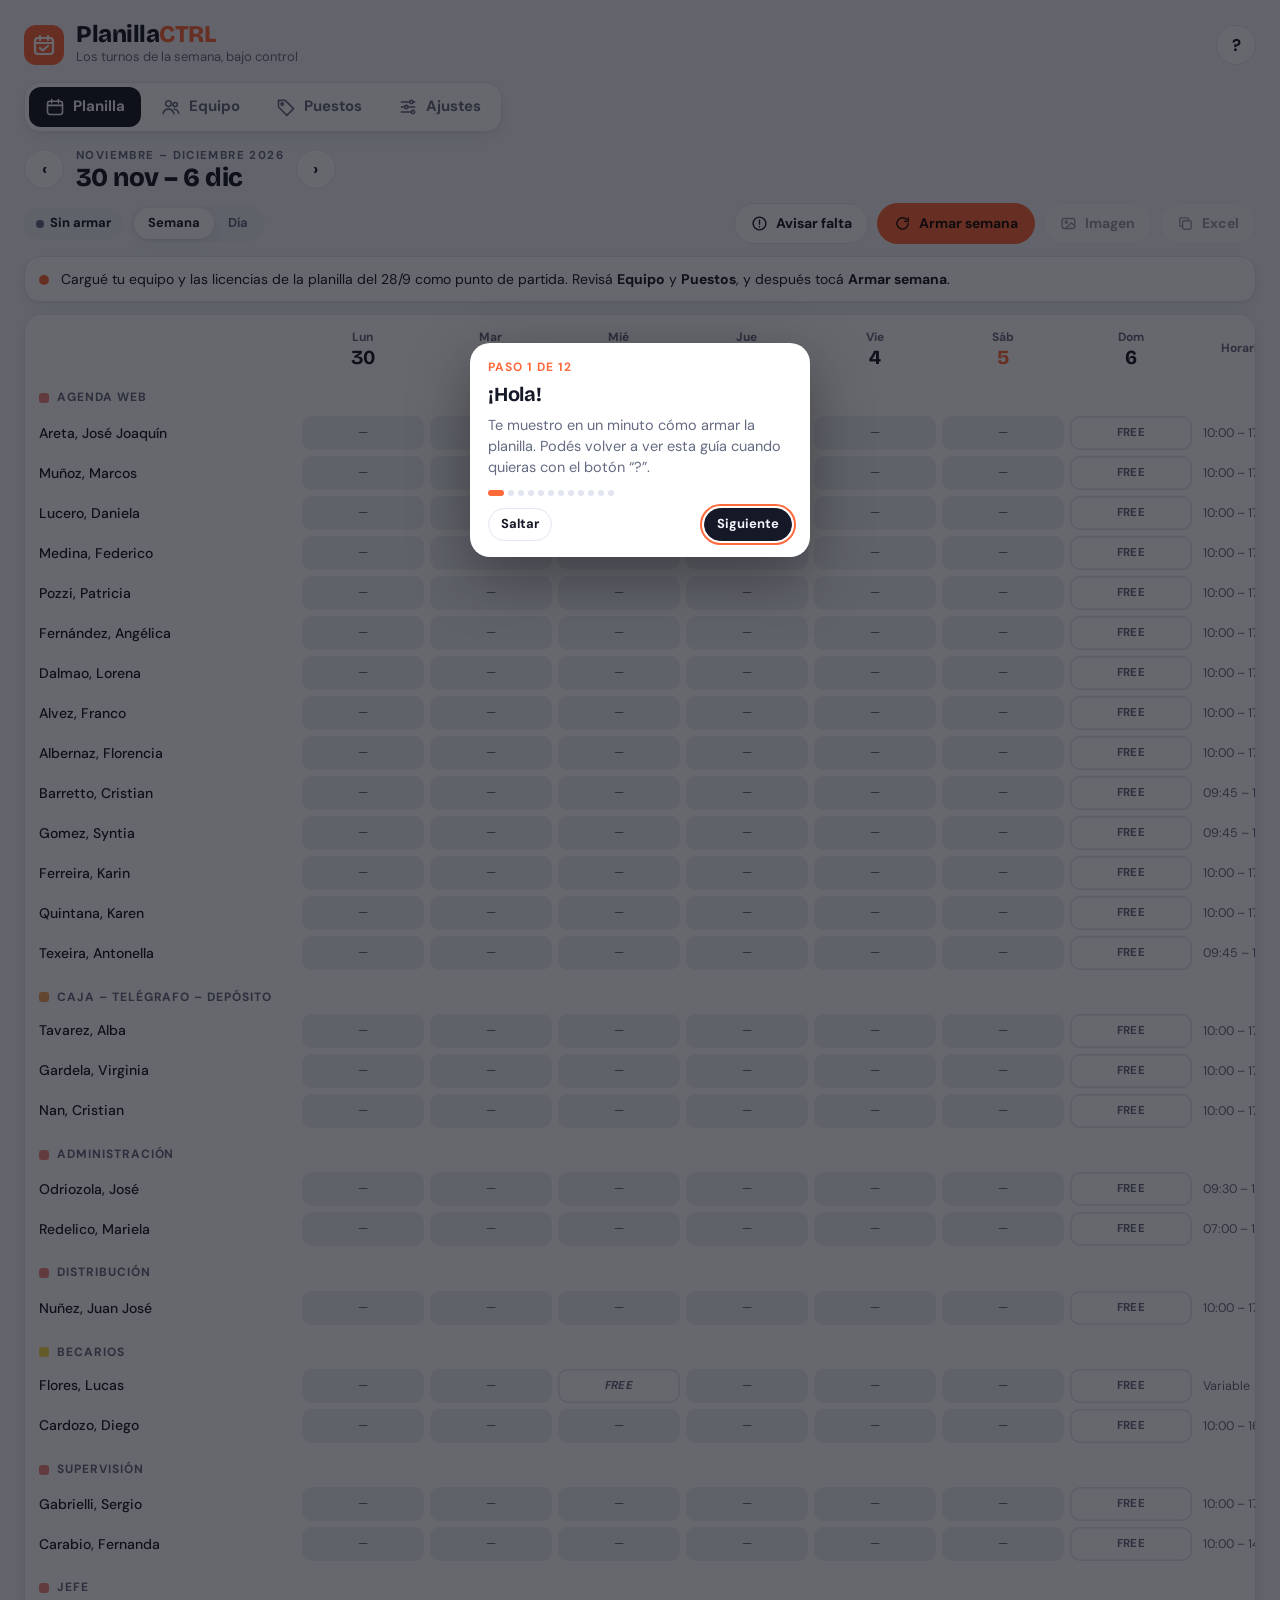
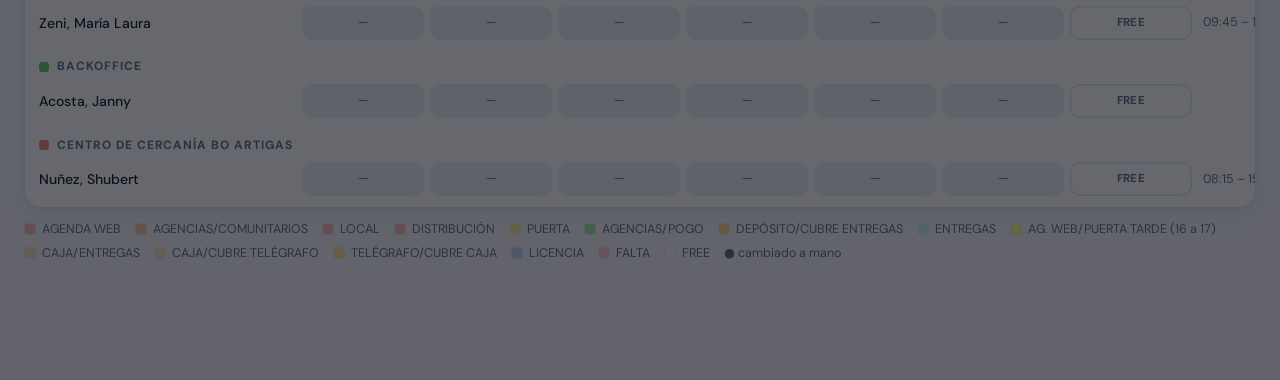
==== commit e3f27b20: "PlanillaCTRL: nuevo nombre e imagen de la planilla para WhatsApp - Renombra la app a PlanillaCTRL. -" ====
--- a/turnos/index.html
+++ b/turnos/index.html
@@ -1,7 +1,7 @@
 <!doctype html>
 <html lang="es"><head><meta charset="utf-8"><meta name="viewport" content="width=device-width, initial-scale=1, viewport-fit=cover">
 </head><body>
-<title>Planilla Justa</title>
+<title>PlanillaCTRL</title>
 <link rel="preconnect" href="https://fonts.googleapis.com">
 <link rel="preconnect" href="https://fonts.gstatic.com" crossorigin>
 <link rel="stylesheet" href="https://fonts.googleapis.com/css2?family=Bricolage+Grotesque:opsz,wght@12..96,600;12..96,800&family=DM+Sans:opsz,wght@9..40,400;9..40,500;9..40,700&display=swap">
@@ -182,6 +182,8 @@
 .coach .dots i.on{background:var(--accent);width:16px;border-radius:3px}
 .coach .actions{margin-top:12px}
 .muted{color:var(--muted)} .sm{font-size:13px}
+.imgprev{background:var(--soft);border-radius:14px;padding:8px;max-height:52vh;overflow:auto;margin-top:10px}
+.imgprev img{display:block;width:100%;height:auto;border-radius:8px;background:#fff}
 @media (prefers-reduced-motion: no-preference){
   .coach,.sheet{animation:pop .22s ease-out}
   .coach-ring{transition:left .25s,top .25s,width .25s,height .25s}
@@ -192,7 +194,7 @@
 <div class="app">
   <header class="top">
     <div class="logo" aria-hidden="true"><svg viewBox="0 0 24 24"><rect x="3" y="5" width="18" height="16" rx="3"/><path d="M3 10h18M8 3v4M16 3v4M8 15l2.5 2.5L16 13"/></svg></div>
-    <div class="brand"><h1>Planilla Justa</h1><small>Turnos de la semana, sin vueltas</small></div>
+    <div class="brand"><h1>Planilla<span style="color:var(--accent)">CTRL</span></h1><small>Los turnos de la semana, bajo control</small></div>
     <span class="spacer"></span>
     <button class="iconbtn" id="btnAyuda" data-a="guia" aria-label="Ver la guía" title="Ver la guía">?</button>
   </header>
@@ -576,6 +578,7 @@
       <button class="btn" id="btnFalta" data-a="falta"><svg viewBox="0 0 24 24"><circle cx="12" cy="12" r="9"/><path d="M12 7v6M12 16.5v.5"/></svg>Avisar falta</button>
       ${conf ? '' : `<button class="btn ${gen?'':'accent'}" id="btnGenerar" data-a="generar"><svg viewBox="0 0 24 24"><path d="M20 12a8 8 0 1 1-2.3-5.7M20 4v5h-5"/></svg>${gen?'Rearmar':'Armar semana'}</button>`}
       ${gen ? (conf ? '<button class="btn" id="btnConfirmar" data-a="reabrir">Reabrir</button>' : '<button class="btn primary" id="btnConfirmar" data-a="confirmar"><svg viewBox="0 0 24 24"><path d="M5 12.5l4.5 4.5L19 7.5"/></svg>Confirmar</button>') : ''}
+      <button class="btn" id="btnImagen" data-a="imagen" ${gen?'':'disabled'} title="Imagen con colores para mandar por WhatsApp"><svg viewBox="0 0 24 24"><rect x="3" y="5" width="18" height="14" rx="3"/><circle cx="9" cy="10" r="1.6"/><path d="M21 16l-5-5-8 8"/></svg>Imagen</button>
       <button class="btn" data-a="excel" ${gen?'':'disabled'} title="Copiar para pegar en Excel"><svg viewBox="0 0 24 24"><rect x="8" y="8" width="12" height="12" rx="2"/><path d="M16 8V5a1 1 0 0 0-1-1H5a1 1 0 0 0-1 1v10a1 1 0 0 0 1 1h3"/></svg>Excel</button>
     </div>`;
   if (state.ejemplo) h += `<div class="banner"><b class="dot"></b><div>Cargué tu equipo y las licencias de la planilla del 28/9 como punto de partida. Revisá <b>Equipo</b> y <b>Puestos</b>, y después tocá <b>Armar semana</b>.</div></div>`;
@@ -881,6 +884,7 @@
   {v:'planilla', s:'#viewToggle', t:'Semana o día', x:'En el celular es más cómodo ver un día a la vez.'},
   {v:'planilla', s:'#btnFalta', t:'¿Alguien faltó?', x:'Avisalo acá. Si tenía Entregas, Depósito u otro puesto que rota, la app busca a quién le corresponde cubrirlo.'},
   {v:'planilla', s:'#btnConfirmar', alt:'#estado', t:'Confirmá', x:'Cuando la planilla esté lista, confirmala. Así la app sabe qué hizo cada uno y la semana siguiente sigue rotando bien.'},
+  {v:'planilla', s:'#btnImagen', alt:'#estado', t:'Mandala por WhatsApp', x:'Con “Imagen” bajás una captura prolija de la semana o de un día, con sus colores, lista para mandar al grupo.'},
   {v:'equipo', s:'#tabs [data-v="equipo"]', t:'Equipo', x:'Las personas, sus horarios, si trabajan sábados, licencias y cursos.'},
   {v:'puestos', s:'#tabs [data-v="puestos"]', t:'Puestos', x:'Qué puestos rotan, cuántas personas necesita cada uno por día y quién los puede hacer.'},
   {v:'ajustes', s:'#tabs [data-v="ajustes"]', t:'Ajustes', x:'Los días libres preferidos, los horarios de descanso y el respaldo de tus datos.'},
@@ -920,6 +924,170 @@
 }
 addEventListener('resize', ()=>{ if (paso>=0) ubicarGuia(objetivo(PASOS[paso])); });
 
+
+/* ---------- imagen para WhatsApp ---------- */
+const IMG = {bg:'#ffffff', ink:'#151827', muted:'#646b82', line:'#e1e5ef', soft:'#f3f5fa', accent:'#ff6a3d', falta:'#d4382c'};
+const FUENTE = (w,sz,display) => `${w} ${sz}px ${display?'"Bricolage Grotesque",':''}"DM Sans", system-ui, -apple-system, "Segoe UI", sans-serif`;
+let imgModo = 'semana', imgDia = 'lun', imgBlob = null;
+function mezclar(hex, t){
+  const m = /^#?([0-9a-f]{6})$/i.exec(hex||''); if (!m) return IMG.soft;
+  const n = parseInt(m[1],16), f = c => Math.round(c*t + 255*(1-t));
+  return `rgb(${f(n>>16)},${f(n>>8&255)},${f(n&255)})`;
+}
+function caja(ctx,x,y,w,h,r){ ctx.beginPath(); if (ctx.roundRect) ctx.roundRect(x,y,w,h,r); else ctx.rect(x,y,w,h); }
+/* texto centrado que entra en maxW: una línea, o dos cortando en un espacio o "/" */
+function escribir(ctx, txt, cx, cy, maxW, size, weight){
+  let sz = size; ctx.font = FUENTE(weight, sz);
+  if (ctx.measureText(txt).width <= maxW){ ctx.fillText(txt, cx, cy); return; }
+  const cortes = [...txt.matchAll(/[ \/]/g)].map(m=>m.index);
+  if (cortes.length){
+    const mid = txt.length/2, c = cortes.sort((a,b)=>Math.abs(a-mid)-Math.abs(b-mid))[0];
+    const l1 = txt.slice(0, txt[c]==='/' ? c+1 : c).trim(), l2 = txt.slice(c+1).trim();
+    while (sz > 8 && Math.max(ctx.measureText(l1).width, ctx.measureText(l2).width) > maxW){ sz -= .5; ctx.font = FUENTE(weight, sz); }
+    ctx.fillText(l1, cx, cy - sz*.6); ctx.fillText(l2, cx, cy + sz*.6); return;
+  }
+  while (sz > 8 && ctx.measureText(txt).width > maxW){ sz -= .5; ctx.font = FUENTE(weight, sz); }
+  ctx.fillText(txt, cx, cy);
+}
+function nuevoLienzo(w,h){
+  const S = 2, c = document.createElement('canvas'); c.width = w*S; c.height = h*S;
+  const ctx = c.getContext('2d'); ctx.scale(S,S); ctx.fillStyle = IMG.bg; ctx.fillRect(0,0,w,h); ctx.textBaseline = 'middle';
+  return [c, ctx];
+}
+function encabezado(ctx, x, titulo, sub){
+  ctx.font = FUENTE(800,15,true); const bw = ctx.measureText('PlanillaCTRL').width + 24;
+  caja(ctx, x, 24, bw, 28, 14); ctx.fillStyle = IMG.accent; ctx.fill();
+  ctx.fillStyle = '#1d0d06'; ctx.textAlign = 'center'; ctx.fillText('PlanillaCTRL', x+bw/2, 38.5);
+  ctx.textAlign = 'left'; ctx.fillStyle = IMG.ink; ctx.font = FUENTE(800,30,true); ctx.fillText(titulo, x, 82);
+  ctx.fillStyle = IMG.muted; ctx.font = FUENTE(500,15); ctx.fillText(sub, x, 110);
+}
+function pintarChip(ctx, v, x, y, w, h){
+  caja(ctx, x, y, w, h, 8);
+  if (v.cls.includes('free')){ ctx.fillStyle = IMG.bg; ctx.fill(); ctx.strokeStyle = IMG.line; ctx.lineWidth = 1.5; ctx.stroke(); ctx.fillStyle = IMG.muted; }
+  else if (v.cls.includes('empty')){ ctx.fillStyle = IMG.soft; ctx.fill(); ctx.fillStyle = IMG.muted; }
+  else { ctx.fillStyle = mezclar(v.color, .62); ctx.fill(); if (v.cls.includes('falta')){ ctx.strokeStyle = IMG.falta; ctx.lineWidth = 2; ctx.stroke(); } ctx.fillStyle = IMG.ink; }
+  ctx.textAlign = 'center';
+  const cx = x+w/2, cy = y+h/2, txt = v.txt.toUpperCase();
+  if (v.nota){ escribir(ctx, txt, cx, cy-6, w-12, 11, 700); ctx.font = FUENTE(500,10); ctx.fillText(v.nota, cx, cy+8, w-12); }
+  else escribir(ctx, txt, cx, cy, w-12, 11.5, 700);
+}
+const gruposConGente = () => state.grupos.map(g=>[g, activos().filter(e=>e.grupo===g.id)]).filter(([,ms])=>ms.length);
+const PIE = 'Los horarios de descanso están sujetos a las necesidades del local.';
+async function lienzoSemana(){
+  try { await document.fonts?.ready; } catch(e){}
+  const sem = state.semanas[week];
+  const P = 28, NAME = 200, DAY = 146, HOR = 112, DESC = 112, G = 5, RH = 40, GH = 36, TH = 50, TOP = 132;
+  const grupos = gruposConGente();
+  const filas = grupos.reduce((a,[,ms])=>a + GH + ms.length*RH, 0);
+  const W = P*2 + NAME + 7*(DAY+G) + HOR + G + DESC, H = TOP + TH + filas + 56;
+  const [c, ctx] = nuevoLienzo(W, H);
+  const a = parse(week), b = parse(addDays(week,6));
+  encabezado(ctx, P, `Semana del ${a.getDate()}${a.getMonth()!==b.getMonth()?' de '+MESES[a.getMonth()]:''} al ${b.getDate()} de ${MESES[b.getMonth()]}`, `${b.getFullYear()}${sem?.confirmada?'':' · borrador'}`);
+  let y = TOP;
+  const colX = i => P + NAME + i*(DAY+G), xh = colX(7), xd = xh + HOR + G;
+  ctx.textAlign = 'center';
+  DIAS.forEach((d,i)=>{
+    ctx.fillStyle = IMG.muted; ctx.font = FUENTE(700,12); ctx.fillText(DIA_LARGO[d].toUpperCase(), colX(i)+DAY/2, y+12);
+    ctx.fillStyle = IMG.ink; ctx.font = FUENTE(800,21,true); ctx.fillText(String(parse(fechaDe(week,d)).getDate()), colX(i)+DAY/2, y+34);
+  });
+  ctx.fillStyle = IMG.muted; ctx.font = FUENTE(700,12); ctx.fillText('HORARIO', xh+HOR/2, y+24); ctx.fillText('DESCANSO', xd+DESC/2, y+24);
+  y += TH;
+  for (const [g, ms] of grupos){
+    caja(ctx, P, y+GH/2-5, 10, 10, 3); ctx.fillStyle = g.color || IMG.line; ctx.fill();
+    ctx.textAlign = 'left'; ctx.fillStyle = IMG.muted; ctx.font = FUENTE(700,12); ctx.fillText(g.nombre.toUpperCase(), P+18, y+GH/2+1);
+    y += GH;
+    for (const e of ms){
+      ctx.strokeStyle = IMG.line; ctx.lineWidth = 1; ctx.beginPath(); ctx.moveTo(P, y+.5); ctx.lineTo(W-P, y+.5); ctx.stroke();
+      ctx.textAlign = 'left'; ctx.fillStyle = IMG.ink; ctx.font = FUENTE(500,14); ctx.fillText(e.nombre, P, y+RH/2, NAME-10);
+      DIAS.forEach((d,i)=>pintarChip(ctx, celdaVista(e,d,sem), colX(i), y+4, DAY, RH-8));
+      ctx.textAlign = 'center'; ctx.fillStyle = IMG.muted; ctx.font = FUENTE(500,12.5);
+      ctx.fillText(e.horario||'', xh+HOR/2, y+RH/2, HOR-6);
+      const ds = sem?.descansos?.[e.id]?.txt; if (ds) ctx.fillText(ds, xd+DESC/2, y+RH/2, DESC-6);
+      y += RH;
+    }
+  }
+  ctx.textAlign = 'left'; ctx.fillStyle = IMG.muted; ctx.font = FUENTE(500,12); ctx.fillText(PIE, P, H-26);
+  return c;
+}
+async function lienzoDia(d){
+  try { await document.fonts?.ready; } catch(e){}
+  const sem = state.semanas[week], f = fechaDe(week,d);
+  const P = 28, NAME = 240, CH = 250, HOR = 118, DESC = 118, G = 10, RH = 44, GH = 36, TH = 30, TOP = 132;
+  const grupos = gruposConGente();
+  const filas = grupos.reduce((a,[,ms])=>a + GH + ms.length*RH, 0);
+  const W = P*2 + NAME + CH + HOR + DESC + G*3, H = TOP + TH + filas + 56;
+  const [c, ctx] = nuevoLienzo(W, H);
+  const pf = parse(f);
+  encabezado(ctx, P, `${DIA_LARGO[d]} ${pf.getDate()} de ${MESES[pf.getMonth()]}`, `${pf.getFullYear()}${sem?.confirmada?'':' · borrador'}`);
+  const xc = P+NAME+G, xh = xc+CH+G, xd = xh+HOR+G;
+  let y = TOP;
+  ctx.fillStyle = IMG.muted; ctx.font = FUENTE(700,12); ctx.textAlign = 'left'; ctx.fillText('FUNCIONARIO', P, y+12);
+  ctx.textAlign = 'center'; ctx.fillText('TAREA', xc+CH/2, y+12); ctx.fillText('HORARIO', xh+HOR/2, y+12); ctx.fillText('DESCANSO', xd+DESC/2, y+12);
+  y += TH;
+  for (const [g, ms] of grupos){
+    caja(ctx, P, y+GH/2-5, 10, 10, 3); ctx.fillStyle = g.color || IMG.line; ctx.fill();
+    ctx.textAlign = 'left'; ctx.fillStyle = IMG.muted; ctx.font = FUENTE(700,12); ctx.fillText(g.nombre.toUpperCase(), P+18, y+GH/2+1);
+    y += GH;
+    for (const e of ms){
+      ctx.strokeStyle = IMG.line; ctx.lineWidth = 1; ctx.beginPath(); ctx.moveTo(P, y+.5); ctx.lineTo(W-P, y+.5); ctx.stroke();
+      ctx.textAlign = 'left'; ctx.fillStyle = IMG.ink; ctx.font = FUENTE(500,15); ctx.fillText(e.nombre, P, y+RH/2, NAME-6);
+      pintarChip(ctx, celdaVista(e,d,sem), xc, y+5, CH, RH-10);
+      ctx.textAlign = 'center'; ctx.fillStyle = IMG.muted; ctx.font = FUENTE(500,13);
+      ctx.fillText(e.horario||'', xh+HOR/2, y+RH/2, HOR-6);
+      const ds = trabaja(sem?.celdas?.[e.id]?.[d]) && sem?.descansos?.[e.id]?.txt; if (ds) ctx.fillText(ds, xd+DESC/2, y+RH/2, DESC-6);
+      y += RH;
+    }
+  }
+  ctx.textAlign = 'left'; ctx.fillStyle = IMG.muted; ctx.font = FUENTE(500,12); ctx.fillText(PIE, P, H-26);
+  return c;
+}
+const nombreImg = () => imgModo==='semana' ? `planilla-semana-${week}.png` : `planilla-${fechaDe(week,imgDia)}.png`;
+function abrirImagen(){
+  imgDia = dia; imgBlob = null;
+  abrirHoja(`<h3>Imagen para WhatsApp</h3><p class="sub">Así queda la planilla con sus colores, lista para mandar.</p>
+    <span class="seg"><button data-a="imgModo" data-m="semana" aria-pressed="${imgModo==='semana'}">Toda la semana</button><button data-a="imgModo" data-m="dia" aria-pressed="${imgModo==='dia'}">Un día</button></span>
+    <div class="toggles" id="imgDias" style="margin-top:10px" ${imgModo==='dia'?'':'hidden'}>${LAB.map(x=>`<button class="tog" data-a="imgDia" data-d="${x}" aria-pressed="${x===imgDia}">${DIA_CORTO[x]} ${parse(fechaDe(week,x)).getDate()}</button>`).join('')}</div>
+    <div class="imgprev"><img id="imgPrev" alt="Vista previa de la planilla"></div>
+    <p class="muted sm" style="margin:8px 0 0">En el celular también podés mantener apretada la imagen para guardarla.</p>
+    <div class="actions"><button class="btn ghost" data-a="cerrar">Cerrar</button><button class="btn" id="imgShare" data-a="imgShare" hidden>Compartir</button><button class="btn primary" data-a="imgSave">Descargar imagen</button></div>`);
+  pintarPreview();
+}
+let pintando = 0;
+async function pintarPreview(){
+  const turno = ++pintando;
+  const c = imgModo==='semana' ? await lienzoSemana() : await lienzoDia(imgDia);
+  const blob = await new Promise(r=>c.toBlob(r, 'image/png'));
+  if (turno !== pintando) return;
+  imgBlob = blob;
+  const im = document.getElementById('imgPrev'); if (!im) return;
+  if (im.src.startsWith('blob:')) URL.revokeObjectURL(im.src);
+  im.src = URL.createObjectURL(blob);
+  let puede = false;
+  try { puede = !!navigator.canShare?.({files:[new File([blob], nombreImg(), {type:'image/png'})]}); } catch(e){}
+  document.getElementById('imgShare').hidden = !puede;
+}
+async function compartirImagen(){
+  if (!imgBlob) return;
+  try { await navigator.share({files:[new File([imgBlob], nombreImg(), {type:'image/png'})], title:'Planilla'}); }
+  catch(e){ if (e?.name !== 'AbortError') toast('Desde acá no se puede compartir. Descargala y mandala por WhatsApp.'); }
+}
+/* guarda un archivo: en el visor de Claude pide permiso; abierto suelto, descarga directo */
+async function guardarArchivo(nombre, data, ok){
+  let dl = null;
+  if (window.claude?.use){ try { dl = await window.claude.use('downloads'); } catch(e){} }
+  if (dl){
+    try { await dl.save({filename:nombre, data}); toast(ok); }
+    catch(e){
+      if (e?.code==='declined') return;
+      toast(e?.code==='rate_limited' ? 'Esperá un momento y probá de nuevo.' : 'No se pudo descargar desde acá.');
+    }
+    return;
+  }
+  const url = URL.createObjectURL(data instanceof Blob ? data : new Blob([data], {type:'application/octet-stream'}));
+  const link = document.createElement('a'); link.href = url; link.download = nombre; document.body.appendChild(link); link.click(); link.remove();
+  setTimeout(()=>URL.revokeObjectURL(url), 4000); toast(ok);
+}
+
 /* ---------- render general ---------- */
 function render(){
   document.querySelectorAll('#tabs button').forEach(b=>b.setAttribute('aria-selected', String(b.dataset.v===vista)));
@@ -951,7 +1119,7 @@
     const s = JSON.parse(texto);
     if (!s || !Array.isArray(s.empleados) || !Array.isArray(s.tareas) || !Array.isArray(s.grupos)) throw new Error('formato');
     state = migrar(s); guardar(); vista = 'planilla'; render(); toast('Datos restaurados.');
-  } catch(e){ toast('Eso no parece un respaldo de Planilla Justa.'); }
+  } catch(e){ toast('Eso no parece un respaldo de PlanillaCTRL.'); }
 }
 
 /* ---------- eventos ---------- */
@@ -977,6 +1145,11 @@
     case 'generar': { const av = generar(week); render(); toast(av.length ? 'Armada, con avisos. Mirá arriba.' : 'Semana armada. Revisala y confirmala.'); break; }
     case 'confirmar': semana(week).confirmada = true; guardar(); render(); toast('¡Confirmada!'); break;
     case 'reabrir': semana(week).confirmada = false; guardar(); render(); toast('Reabierta.'); break;
+    case 'imagen': abrirImagen(); break;
+    case 'imgModo': imgModo = b.dataset.m; sheet.querySelectorAll('[data-a="imgModo"]').forEach(x=>x.setAttribute('aria-pressed', String(x===b))); document.getElementById('imgDias').hidden = imgModo!=='dia'; pintarPreview(); break;
+    case 'imgDia': imgDia = b.dataset.d; sheet.querySelectorAll('[data-a="imgDia"]').forEach(x=>x.setAttribute('aria-pressed', String(x===b))); pintarPreview(); break;
+    case 'imgSave': if (imgBlob) guardarArchivo(nombreImg(), imgBlob, 'Imagen guardada.'); break;
+    case 'imgShare': compartirImagen(); break;
     case 'excel': copiar(tsvSemana(), 'Copiada. Pegala en Excel.'); break;
     case 'falta': abrirFalta(); break;
     case 'faltaCelda': { const e = sheet.dataset.e, d = sheet.dataset.d; abrirFalta(e, d); break; }
@@ -1013,10 +1186,7 @@
     case 'delGrupo': if (state.empleados.some(e=>e.grupo===b.dataset.id)) return toast('Ese sector tiene personas. Pasalas a otro sector primero.'); state.grupos = state.grupos.filter(g=>g.id!==b.dataset.id); guardar(); render(); break;
     case 'comp': { b.setAttribute('aria-pressed', String(b.getAttribute('aria-pressed')!=='true')); state.config.compensatorios = [...document.querySelectorAll('[data-a="comp"][aria-pressed="true"]')].map(x=>x.dataset.d); guardar(); break; }
     case 'copiarJson': copiar(JSON.stringify(state), 'Respaldo copiado. Guardalo en un lugar seguro.'); break;
-    case 'descargar': {
-      const url = URL.createObjectURL(new Blob([JSON.stringify(state,null,1)], {type:'application/json'}));
-      const link = document.createElement('a'); link.href = url; link.download = `planilla-justa-${hoy()}.json`; document.body.appendChild(link); link.click(); link.remove();
-      setTimeout(()=>URL.revokeObjectURL(url), 2000); toast('Si no se descargó, usá “Copiar respaldo”.'); break; }
+    case 'descargar': guardarArchivo(`planillactrl-${hoy()}.json`, JSON.stringify(state,null,1), 'Respaldo descargado.'); break;
     case 'importarTexto': importar(document.getElementById('pegado').value); break;
     case 'reset': document.getElementById('resetConf').hidden = false; break;
     case 'resetOk': state = ejemplo(); guardar(); week = lunesDe(hoy()); vista = 'planilla'; render(); toast('Listo, empezaste de cero.'); break;
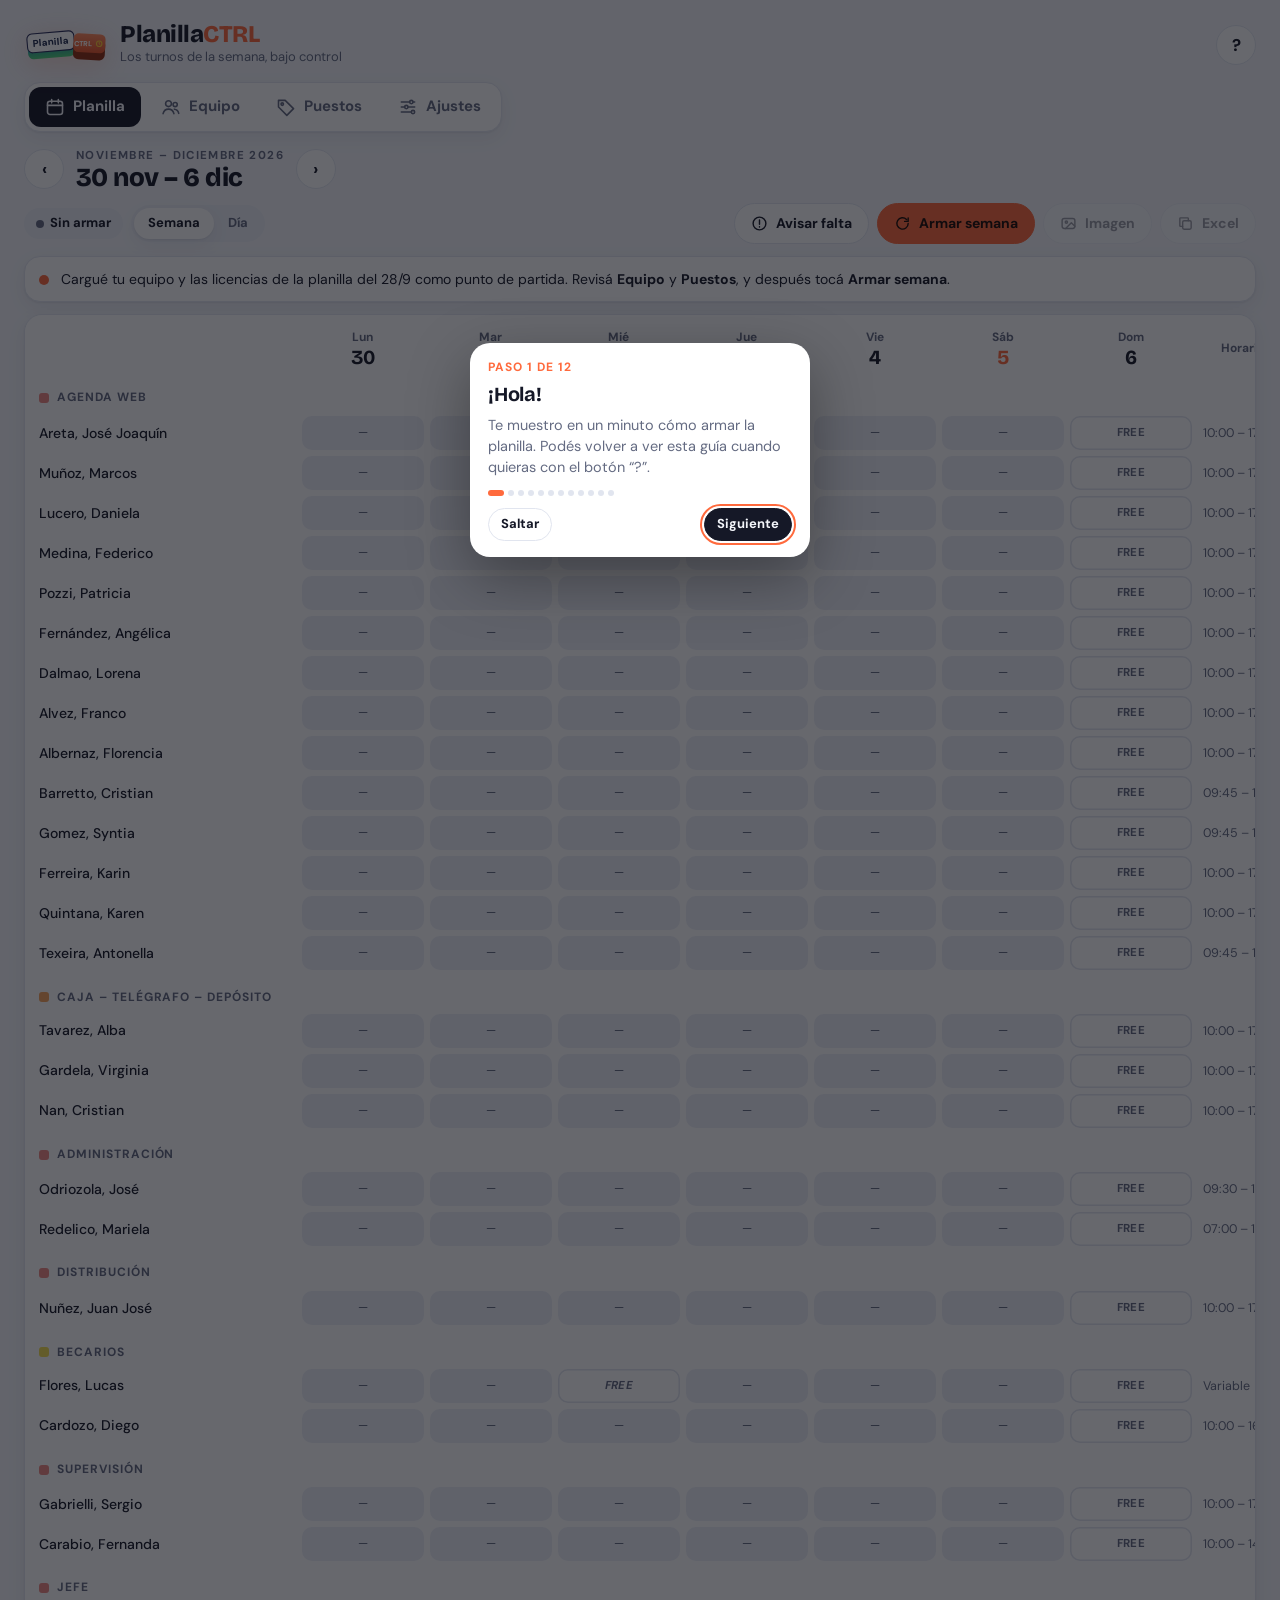
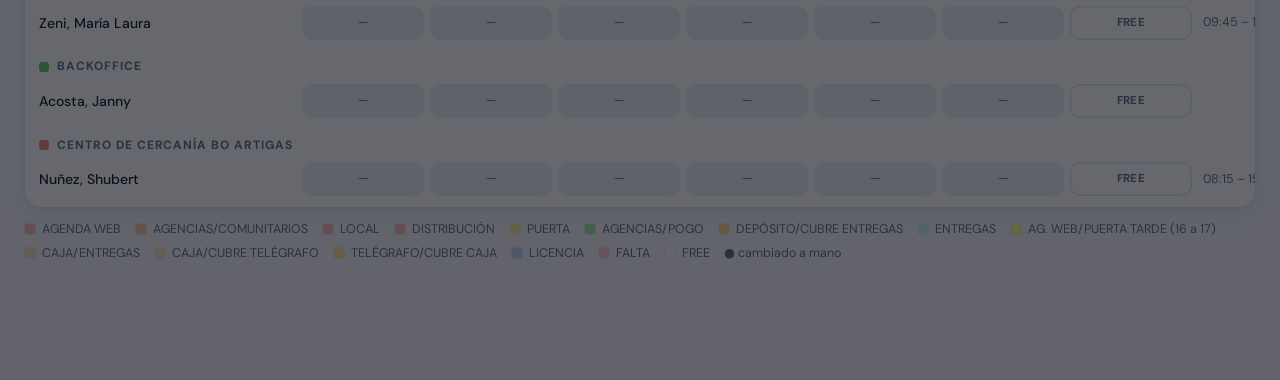
==== commit 71bf061b: "PlanillaCTRL: logo de teclas al estilo de ProfitCTRL Logo de dos teclas inclinadas (Planilla + CTRL " ====
--- a/turnos/index.html
+++ b/turnos/index.html
@@ -1,5 +1,6 @@
 <!doctype html>
 <html lang="es"><head><meta charset="utf-8"><meta name="viewport" content="width=device-width, initial-scale=1, viewport-fit=cover">
+<link rel="icon" type="image/svg+xml" href="data:image/svg+xml,%3Csvg%20viewBox%3D%220%200%20232%20120%22%20xmlns%3D%22http%3A//www.w3.org/2000/svg%22%3E%3Cdefs%3E%3ClinearGradient%20id%3D%22pkS%22%20x1%3D%220%22%20y1%3D%220%22%20x2%3D%220%22%20y2%3D%221%22%3E%3Cstop%20offset%3D%220%22%20stop-color%3D%22%235ac8f5%22/%3E%3Cstop%20offset%3D%22.45%22%20stop-color%3D%22%233aa6d8%22/%3E%3Cstop%20offset%3D%22.75%22%20stop-color%3D%22%233fb98a%22/%3E%3Cstop%20offset%3D%221%22%20stop-color%3D%22%234fd07a%22/%3E%3C/linearGradient%3E%3ClinearGradient%20id%3D%22pkO%22%20x1%3D%220%22%20y1%3D%220%22%20x2%3D%220%22%20y2%3D%221%22%3E%3Cstop%20offset%3D%220%22%20stop-color%3D%22%23ff8a5c%22/%3E%3Cstop%20offset%3D%221%22%20stop-color%3D%22%23e8552a%22/%3E%3C/linearGradient%3E%3C/defs%3E%3Cg%20transform%3D%22rotate%28-5%2075%2066%29%22%3E%3Crect%20x%3D%2210%22%20y%3D%2240%22%20width%3D%22130%22%20height%3D%2256%22%20rx%3D%2215%22%20fill%3D%22url%28%23pkS%29%22/%3E%3Crect%20x%3D%2210%22%20y%3D%2226%22%20width%3D%22130%22%20height%3D%2252%22%20rx%3D%2214%22%20fill%3D%22%23fff%22%20stroke%3D%22%232b2f5a%22%20stroke-width%3D%223%22/%3E%3Ctext%20x%3D%2275%22%20y%3D%2261%22%20text-anchor%3D%22middle%22%20font-family%3D%22Segoe%20UI%2CDM%20Sans%2Csystem-ui%2Csans-serif%22%20font-size%3D%2227%22%20font-weight%3D%22800%22%20fill%3D%22%231f2b4d%22%3EPlanilla%3C/text%3E%3C/g%3E%3Cg%20transform%3D%22rotate%283%20180%2070%29%22%3E%3Crect%20x%3D%22136%22%20y%3D%2244%22%20width%3D%2288%22%20height%3D%2258%22%20rx%3D%2215%22%20fill%3D%22%238f2f10%22/%3E%3Crect%20x%3D%22136%22%20y%3D%2230%22%20width%3D%2288%22%20height%3D%2252%22%20rx%3D%2214%22%20fill%3D%22url%28%23pkO%29%22/%3E%3Ctext%20x%3D%22164%22%20y%3D%2265%22%20text-anchor%3D%22middle%22%20font-family%3D%22Segoe%20UI%2CDM%20Sans%2Csystem-ui%2Csans-serif%22%20font-size%3D%2220%22%20font-weight%3D%22800%22%20fill%3D%22%23fff%22%3ECTRL%3C/text%3E%3Ccircle%20cx%3D%22207%22%20cy%3D%2256%22%20r%3D%227.5%22%20fill%3D%22none%22%20stroke%3D%22%23ffcf33%22%20stroke-width%3D%223%22/%3E%3Cpath%20d%3D%22M207%2052v4.5l3%202.2%22%20fill%3D%22none%22%20stroke%3D%22%23ffcf33%22%20stroke-width%3D%222.6%22%20stroke-linecap%3D%22round%22%20stroke-linejoin%3D%22round%22/%3E%3C/g%3E%3C/svg%3E">
 </head><body>
 <title>PlanillaCTRL</title>
 <link rel="preconnect" href="https://fonts.googleapis.com">
@@ -30,8 +31,8 @@
 button,input,select,textarea{font:inherit;color:inherit}
 .app{max-width:1440px;margin:0 auto;padding-inline:16px;padding-block:14px 110px}
 header.top{display:flex;align-items:center;gap:12px;margin-bottom:14px}
-.logo{width:40px;height:40px;border-radius:12px;background:var(--accent);display:grid;place-items:center;flex:none}
-.logo svg{width:24px;height:24px;stroke:#fff;fill:none;stroke-width:2.2;stroke-linecap:round;stroke-linejoin:round}
+.logo-keys{flex:none;display:block;width:84px;filter:drop-shadow(0 6px 14px rgb(232 85 42 / .22))}
+.logo-keys svg{display:block;width:100%;height:auto}
 .brand h1{font-family:var(--font-display);font-weight:800;font-size:24px;margin:0;line-height:1;letter-spacing:-.02em}
 .brand small{color:var(--muted);font-size:13px}
 .spacer{flex:1}
@@ -193,7 +194,7 @@
 
 <div class="app">
   <header class="top">
-    <div class="logo" aria-hidden="true"><svg viewBox="0 0 24 24"><rect x="3" y="5" width="18" height="16" rx="3"/><path d="M3 10h18M8 3v4M16 3v4M8 15l2.5 2.5L16 13"/></svg></div>
+    <span class="logo-keys" aria-hidden="true"><svg viewBox="0 0 232 120" xmlns="http://www.w3.org/2000/svg"><defs><linearGradient id="pkS" x1="0" y1="0" x2="0" y2="1"><stop offset="0" stop-color="#5ac8f5"/><stop offset=".45" stop-color="#3aa6d8"/><stop offset=".75" stop-color="#3fb98a"/><stop offset="1" stop-color="#4fd07a"/></linearGradient><linearGradient id="pkO" x1="0" y1="0" x2="0" y2="1"><stop offset="0" stop-color="#ff8a5c"/><stop offset="1" stop-color="#e8552a"/></linearGradient></defs><g transform="rotate(-5 75 66)"><rect x="10" y="40" width="130" height="56" rx="15" fill="url(#pkS)"/><rect x="10" y="26" width="130" height="52" rx="14" fill="#fff" stroke="#2b2f5a" stroke-width="3"/><text x="75" y="61" text-anchor="middle" font-family="Segoe UI,DM Sans,system-ui,sans-serif" font-size="27" font-weight="800" fill="#1f2b4d">Planilla</text></g><g transform="rotate(3 180 70)"><rect x="136" y="44" width="88" height="58" rx="15" fill="#8f2f10"/><rect x="136" y="30" width="88" height="52" rx="14" fill="url(#pkO)"/><text x="164" y="65" text-anchor="middle" font-family="Segoe UI,DM Sans,system-ui,sans-serif" font-size="20" font-weight="800" fill="#fff">CTRL</text><circle cx="207" cy="56" r="7.5" fill="none" stroke="#ffcf33" stroke-width="3"/><path d="M207 52v4.5l3 2.2" fill="none" stroke="#ffcf33" stroke-width="2.6" stroke-linecap="round" stroke-linejoin="round"/></g></svg></span>
     <div class="brand"><h1>Planilla<span style="color:var(--accent)">CTRL</span></h1><small>Los turnos de la semana, bajo control</small></div>
     <span class="spacer"></span>
     <button class="iconbtn" id="btnAyuda" data-a="guia" aria-label="Ver la guía" title="Ver la guía">?</button>
@@ -928,6 +929,8 @@
 /* ---------- imagen para WhatsApp ---------- */
 const IMG = {bg:'#ffffff', ink:'#151827', muted:'#646b82', line:'#e1e5ef', soft:'#f3f5fa', accent:'#ff6a3d', falta:'#d4382c'};
 const FUENTE = (w,sz,display) => `${w} ${sz}px ${display?'"Bricolage Grotesque",':''}"DM Sans", system-ui, -apple-system, "Segoe UI", sans-serif`;
+const LOGO_SVG = `<svg viewBox="0 0 232 120" xmlns="http://www.w3.org/2000/svg"><defs><linearGradient id="pkS" x1="0" y1="0" x2="0" y2="1"><stop offset="0" stop-color="#5ac8f5"/><stop offset=".45" stop-color="#3aa6d8"/><stop offset=".75" stop-color="#3fb98a"/><stop offset="1" stop-color="#4fd07a"/></linearGradient><linearGradient id="pkO" x1="0" y1="0" x2="0" y2="1"><stop offset="0" stop-color="#ff8a5c"/><stop offset="1" stop-color="#e8552a"/></linearGradient></defs><g transform="rotate(-5 75 66)"><rect x="10" y="40" width="130" height="56" rx="15" fill="url(#pkS)"/><rect x="10" y="26" width="130" height="52" rx="14" fill="#fff" stroke="#2b2f5a" stroke-width="3"/><text x="75" y="61" text-anchor="middle" font-family="Segoe UI,DM Sans,system-ui,sans-serif" font-size="27" font-weight="800" fill="#1f2b4d">Planilla</text></g><g transform="rotate(3 180 70)"><rect x="136" y="44" width="88" height="58" rx="15" fill="#8f2f10"/><rect x="136" y="30" width="88" height="52" rx="14" fill="url(#pkO)"/><text x="164" y="65" text-anchor="middle" font-family="Segoe UI,DM Sans,system-ui,sans-serif" font-size="20" font-weight="800" fill="#fff">CTRL</text><circle cx="207" cy="56" r="7.5" fill="none" stroke="#ffcf33" stroke-width="3"/><path d="M207 52v4.5l3 2.2" fill="none" stroke="#ffcf33" stroke-width="2.6" stroke-linecap="round" stroke-linejoin="round"/></g></svg>`;
+const logoImg = new Promise(res=>{ const im = new Image(); im.onload = ()=>res(im); im.onerror = ()=>res(null); im.src = 'data:image/svg+xml;charset=utf-8,'+encodeURIComponent(LOGO_SVG); });
 let imgModo = 'semana', imgDia = 'lun', imgBlob = null;
 function mezclar(hex, t){
   const m = /^#?([0-9a-f]{6})$/i.exec(hex||''); if (!m) return IMG.soft;
@@ -954,12 +957,13 @@
   const ctx = c.getContext('2d'); ctx.scale(S,S); ctx.fillStyle = IMG.bg; ctx.fillRect(0,0,w,h); ctx.textBaseline = 'middle';
   return [c, ctx];
 }
-function encabezado(ctx, x, titulo, sub){
-  ctx.font = FUENTE(800,15,true); const bw = ctx.measureText('PlanillaCTRL').width + 24;
-  caja(ctx, x, 24, bw, 28, 14); ctx.fillStyle = IMG.accent; ctx.fill();
-  ctx.fillStyle = '#1d0d06'; ctx.textAlign = 'center'; ctx.fillText('PlanillaCTRL', x+bw/2, 38.5);
-  ctx.textAlign = 'left'; ctx.fillStyle = IMG.ink; ctx.font = FUENTE(800,30,true); ctx.fillText(titulo, x, 82);
-  ctx.fillStyle = IMG.muted; ctx.font = FUENTE(500,15); ctx.fillText(sub, x, 110);
+function encabezado(ctx, x, titulo, sub, logo){
+  if (logo) ctx.drawImage(logo, x-4, 14, 108, 56);
+  else { ctx.textAlign = 'left'; ctx.fillStyle = IMG.ink; ctx.font = FUENTE(800,18,true); ctx.fillText('PlanillaCTRL', x, 40); }
+  ctx.font = FUENTE(800,18,true); ctx.textAlign = 'left'; ctx.fillStyle = IMG.ink; ctx.fillText('Planilla', x+112, 42);
+  ctx.fillStyle = IMG.accent; ctx.fillText('CTRL', x+112+ctx.measureText('Planilla').width, 42);
+  ctx.fillStyle = IMG.ink; ctx.font = FUENTE(800,30,true); ctx.fillText(titulo, x, 98);
+  ctx.fillStyle = IMG.muted; ctx.font = FUENTE(500,15); ctx.fillText(sub, x, 124);
 }
 function pintarChip(ctx, v, x, y, w, h){
   caja(ctx, x, y, w, h, 8);
@@ -976,13 +980,13 @@
 async function lienzoSemana(){
   try { await document.fonts?.ready; } catch(e){}
   const sem = state.semanas[week];
-  const P = 28, NAME = 200, DAY = 146, HOR = 112, DESC = 112, G = 5, RH = 40, GH = 36, TH = 50, TOP = 132;
+  const P = 28, NAME = 200, DAY = 146, HOR = 112, DESC = 112, G = 5, RH = 40, GH = 36, TH = 50, TOP = 148;
   const grupos = gruposConGente();
   const filas = grupos.reduce((a,[,ms])=>a + GH + ms.length*RH, 0);
   const W = P*2 + NAME + 7*(DAY+G) + HOR + G + DESC, H = TOP + TH + filas + 56;
   const [c, ctx] = nuevoLienzo(W, H);
-  const a = parse(week), b = parse(addDays(week,6));
-  encabezado(ctx, P, `Semana del ${a.getDate()}${a.getMonth()!==b.getMonth()?' de '+MESES[a.getMonth()]:''} al ${b.getDate()} de ${MESES[b.getMonth()]}`, `${b.getFullYear()}${sem?.confirmada?'':' · borrador'}`);
+  const a = parse(week), b = parse(addDays(week,6)), logo = await logoImg;
+  encabezado(ctx, P, `Semana del ${a.getDate()}${a.getMonth()!==b.getMonth()?' de '+MESES[a.getMonth()]:''} al ${b.getDate()} de ${MESES[b.getMonth()]}`, `${b.getFullYear()}${sem?.confirmada?'':' · borrador'}`, logo);
   let y = TOP;
   const colX = i => P + NAME + i*(DAY+G), xh = colX(7), xd = xh + HOR + G;
   ctx.textAlign = 'center';
@@ -1012,13 +1016,13 @@
 async function lienzoDia(d){
   try { await document.fonts?.ready; } catch(e){}
   const sem = state.semanas[week], f = fechaDe(week,d);
-  const P = 28, NAME = 240, CH = 250, HOR = 118, DESC = 118, G = 10, RH = 44, GH = 36, TH = 30, TOP = 132;
+  const P = 28, NAME = 240, CH = 250, HOR = 118, DESC = 118, G = 10, RH = 44, GH = 36, TH = 30, TOP = 148;
   const grupos = gruposConGente();
   const filas = grupos.reduce((a,[,ms])=>a + GH + ms.length*RH, 0);
   const W = P*2 + NAME + CH + HOR + DESC + G*3, H = TOP + TH + filas + 56;
   const [c, ctx] = nuevoLienzo(W, H);
-  const pf = parse(f);
-  encabezado(ctx, P, `${DIA_LARGO[d]} ${pf.getDate()} de ${MESES[pf.getMonth()]}`, `${pf.getFullYear()}${sem?.confirmada?'':' · borrador'}`);
+  const pf = parse(f), logo = await logoImg;
+  encabezado(ctx, P, `${DIA_LARGO[d]} ${pf.getDate()} de ${MESES[pf.getMonth()]}`, `${pf.getFullYear()}${sem?.confirmada?'':' · borrador'}`, logo);
   const xc = P+NAME+G, xh = xc+CH+G, xd = xh+HOR+G;
   let y = TOP;
   ctx.fillStyle = IMG.muted; ctx.font = FUENTE(700,12); ctx.textAlign = 'left'; ctx.fillText('FUNCIONARIO', P, y+12);
